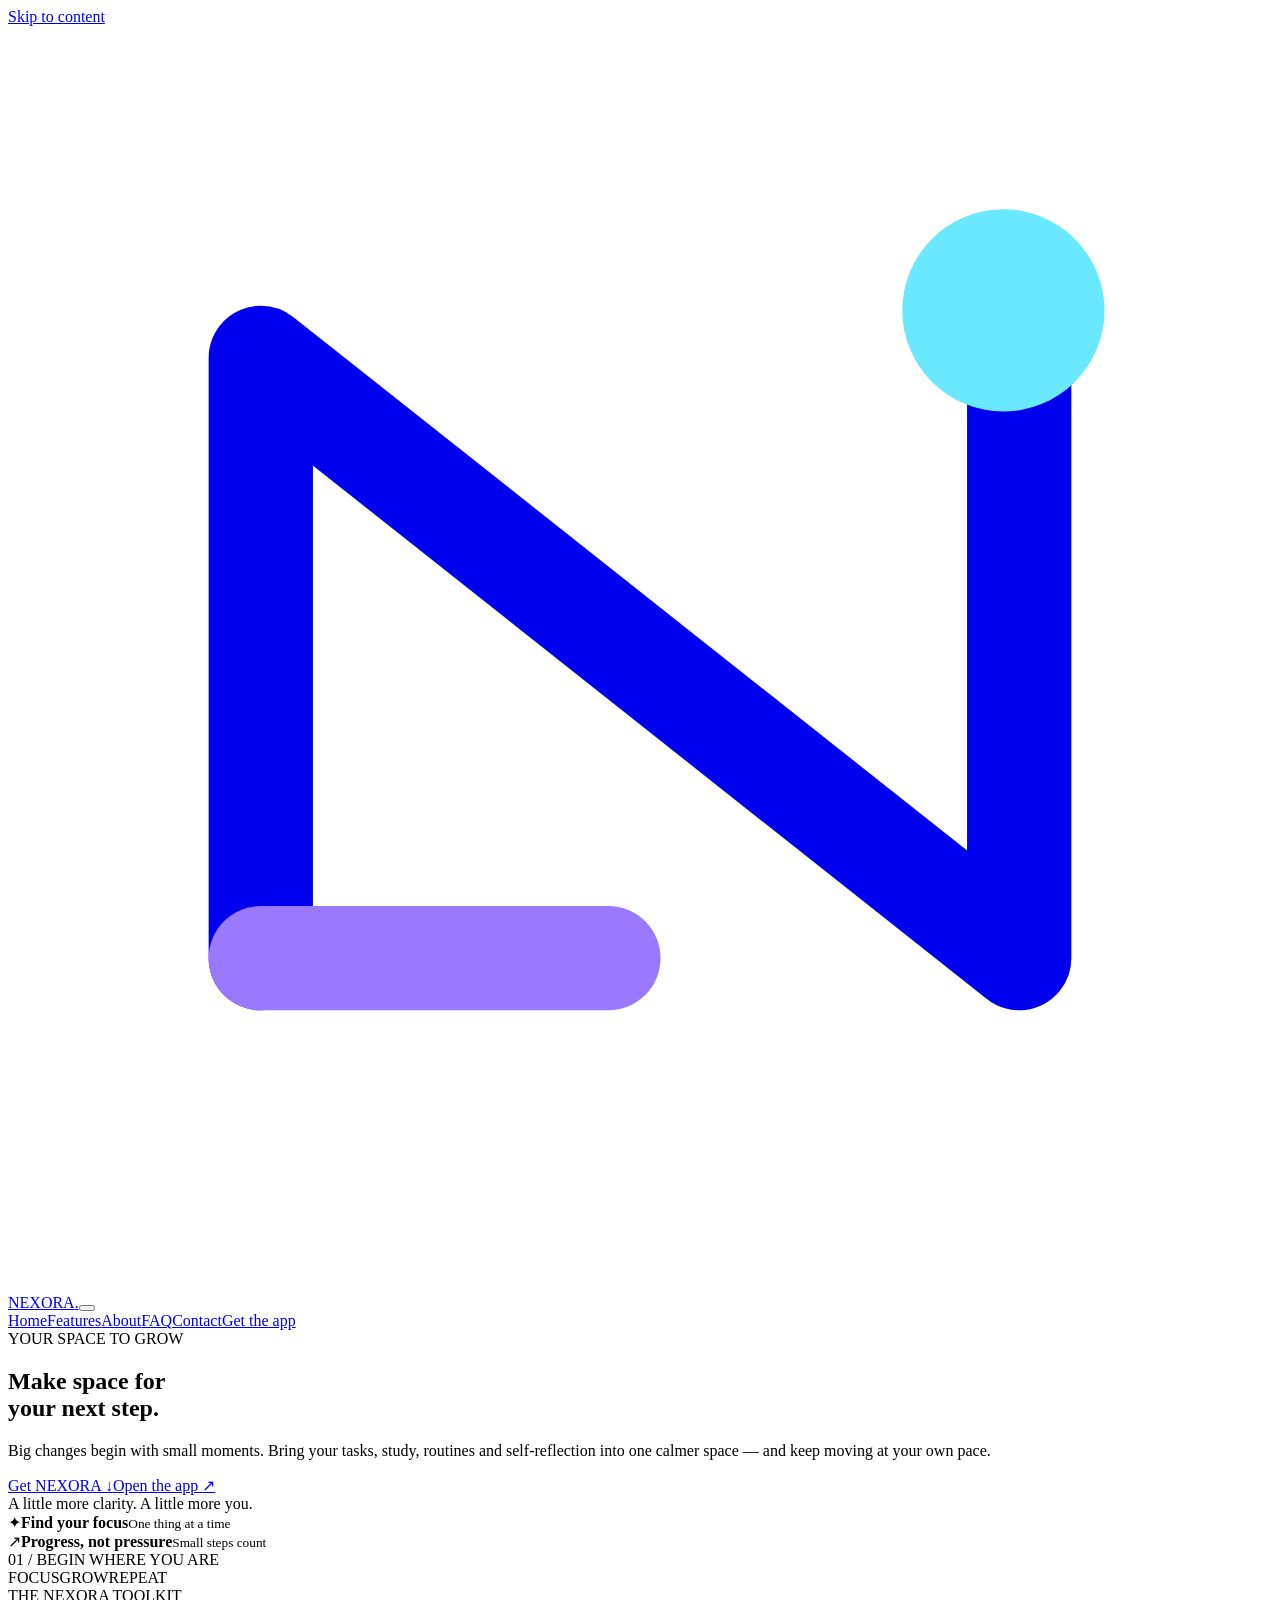
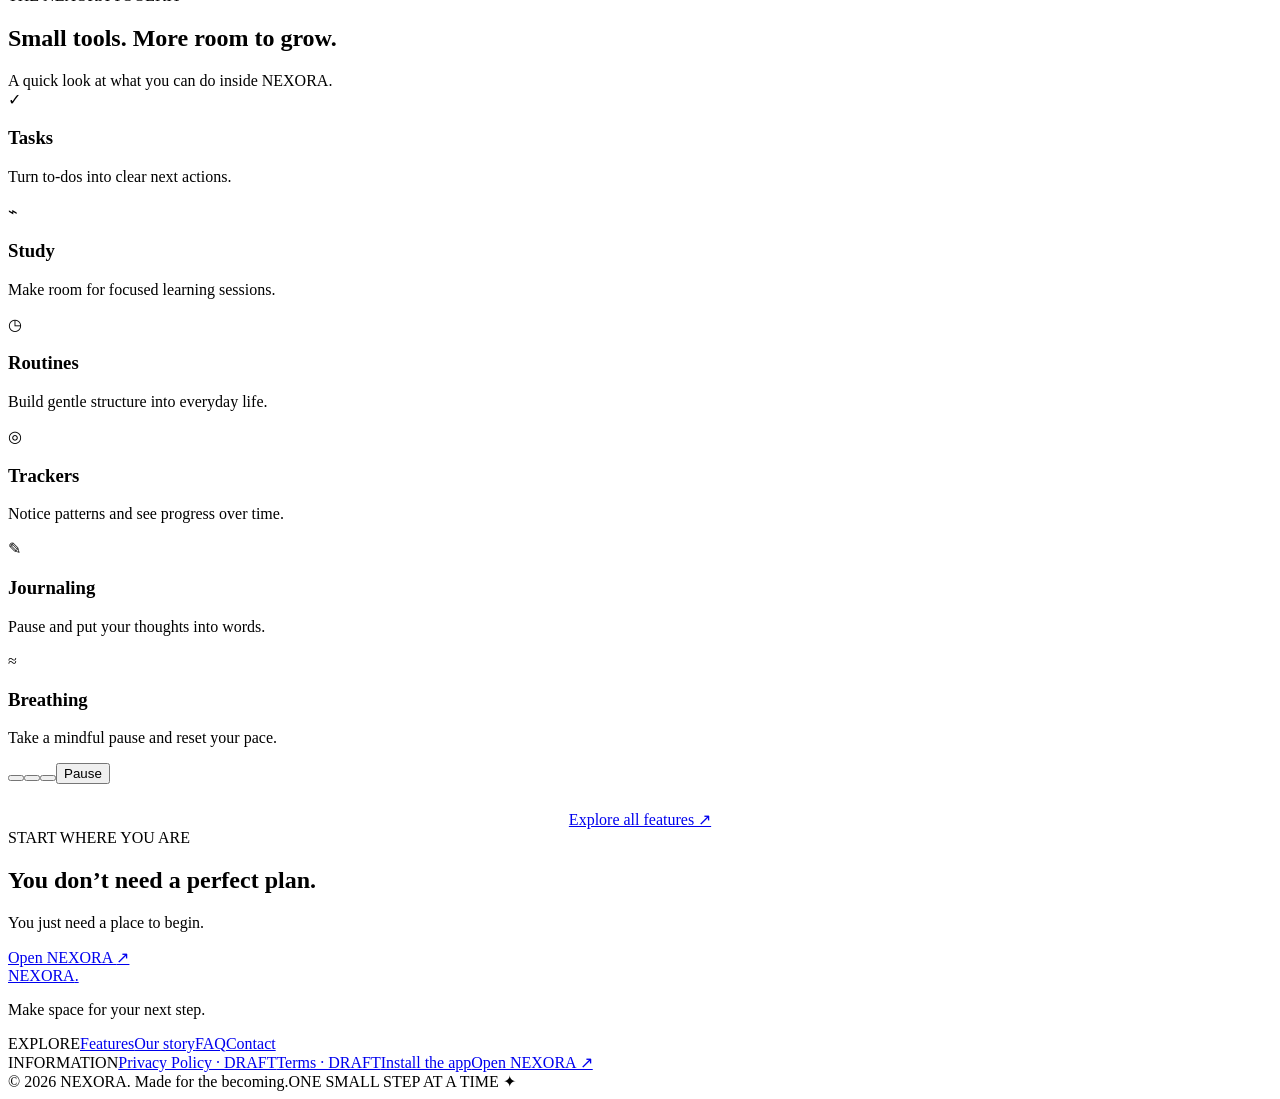
==== index.html @ b8074181 "Add files via upload" ====
<!doctype html><html lang="en"><head><meta charset="utf-8"><meta name="viewport" content="width=device-width,initial-scale=1,viewport-fit=cover"><meta name="theme-color" content="#080918"><meta name="description" content="NEXORA brings tasks, study, routines, trackers, journaling and mindful breathing into one calm space for personal progress."><meta property="og:title" content="NEXORA — Make space for your next step"><meta property="og:description" content="A calmer space to focus, build routines and make progress."><meta property="og:image" content="/assets/img/social-preview.png"><link rel="icon" href="/assets/img/favicon.svg" type="image/svg+xml"><link rel="stylesheet" href="/assets/css/styles.css"><title>NEXORA — Make space for your next step</title></head><body><a class="skip-link" href="#main">Skip to content</a><div class="site-shell"><header class="site-header"><div class="container header-inner"><a class="brand" href="/" aria-label="NEXORA home"><span class="brand-mark" aria-hidden="true"><svg viewBox="0 0 40 40" fill="none"><path d="M8 29.5V10.5L32 29.5V10.5" stroke="currentColor" stroke-width="3.3" stroke-linecap="round" stroke-linejoin="round"/><circle cx="31.5" cy="9" r="3.2" fill="#69E8FF"/><path d="M8 29.5H19" stroke="#9B79FF" stroke-width="3.3" stroke-linecap="round"/></svg></span><span class="brand-word">NEXORA<span class="brand-period">.</span></span></a><button class="menu-toggle" type="button" aria-expanded="false" aria-controls="primary-nav" aria-label="Open navigation menu"><span></span><span></span></button><nav class="primary-nav" id="primary-nav" aria-label="Main navigation"><a href="/">Home</a><a href="/features.html">Features</a><a href="/about.html">About</a><a href="/faq.html">FAQ</a><a href="/contact.html">Contact</a><a href="/install.html">Get the app</a></nav></div></header><main id="main"><section class="hero home-hero"><div class="hero-stars" aria-hidden="true"></div><div class="container hero-layout"><div class="hero-copy"><div class="eyebrow"><span class="eyebrow-dot"></span> YOUR SPACE TO GROW</div><h1>Make space for<br>your <span class="gradient-text">next step.</span></h1><p class="hero-lede">Big changes begin with small moments. Bring your tasks, study, routines and self-reflection into one calmer space — and keep moving at your own pace.</p><div class="hero-actions"><a class="button button-primary" href="/install.html">Get NEXORA <span>↓</span></a><a class="button button-quiet" href="https://nexora-2ab.pages.dev/" target="_blank" rel="noopener">Open the app <span>↗</span></a></div><div class="hero-footnote"><span class="pulse-ring"></span>A little more clarity. A little more you.</div></div><div class="hero-art" aria-label="Glowing orbital planet illustration"><div class="orbit orbit-one"></div><div class="orbit orbit-two"></div><div class="orbit orbit-three"></div><div class="planet-glow"></div><div class="planet-core"><div class="planet-shade"></div><div class="planet-highlight"></div></div><div class="planet-ring"></div><div class="spark spark-a"></div><div class="spark spark-b"></div><div class="spark spark-c"></div><div class="spark spark-d"></div><div class="floating-note note-focus"><span class="note-icon">✦</span><span><b>Find your focus</b><small>One thing at a time</small></span></div><div class="floating-note note-progress"><span class="progress-icon">↗</span><span><b>Progress, not pressure</b><small>Small steps count</small></span></div><div class="art-caption"><span>01 / BEGIN WHERE YOU ARE</span><span class="caption-line"></span></div></div></div><div class="hero-bottom container"><span>FOCUS</span><i></i><span>GROW</span><i></i><span>REPEAT</span></div></section>
<section class="home-quick"><div class="container"><div class="home-quick-heading"><span class="eyebrow"><span class="eyebrow-dot"></span> THE NEXORA TOOLKIT</span><h2>Small tools. More room to grow.</h2><p class="section-intro" style="margin:0 auto">A quick look at what you can do inside NEXORA.</p></div><div class="feature-carousel" data-carousel="features"><div class="feature-track"><article class="feature-slide"><span class="feature-symbol">✓</span><h3>Tasks</h3><p>Turn to-dos into clear next actions.</p></article><article class="feature-slide"><span class="feature-symbol">⌁</span><h3>Study</h3><p>Make room for focused learning sessions.</p></article><article class="feature-slide"><span class="feature-symbol">◷</span><h3>Routines</h3><p>Build gentle structure into everyday life.</p></article><article class="feature-slide"><span class="feature-symbol">◎</span><h3>Trackers</h3><p>Notice patterns and see progress over time.</p></article><article class="feature-slide"><span class="feature-symbol">✎</span><h3>Journaling</h3><p>Pause and put your thoughts into words.</p></article><article class="feature-slide"><span class="feature-symbol">≈</span><h3>Breathing</h3><p>Take a mindful pause and reset your pace.</p></article></div></div><div class="carousel-controls"><button class="carousel-dot" data-feature-dot="0" aria-label="Show feature 1" aria-current="true"></button><button class="carousel-dot" data-feature-dot="1" aria-label="Show feature 2" aria-current="false"></button><button class="carousel-dot" data-feature-dot="2" aria-label="Show feature 3" aria-current="false"></button><button class="carousel-pause" data-feature-toggle>Pause</button></div><div style="text-align:center;margin-top:26px"><a class="text-link" href="/features.html">Explore all features ↗</a></div></div></section>
<section class="home-bottom-cta"><div class="container"><span class="eyebrow"><span class="eyebrow-dot"></span> START WHERE YOU ARE</span><h2>You don’t need a perfect plan.</h2><p>You just need a place to begin.</p><a class="button button-primary" href="https://nexora-2ab.pages.dev/" target="_blank" rel="noopener">Open NEXORA <span>↗</span></a></div></section></main><footer class="site-footer"><div class="container footer-main"><div class="footer-brand-block"><a class="brand" href="/"><span class="brand-word">NEXORA<span class="brand-period">.</span></span></a><p>Make space for your next step.</p></div><div class="footer-links"><div><span class="footer-label">EXPLORE</span><a href="/features.html">Features</a><a href="/about.html">Our story</a><a href="/faq.html">FAQ</a><a href="/contact.html">Contact</a></div><div><span class="footer-label">INFORMATION</span><a href="/privacy.html">Privacy Policy · DRAFT</a><a href="/terms.html">Terms · DRAFT</a><a href="/install.html">Install the app</a><a href="https://nexora-2ab.pages.dev/" target="_blank" rel="noopener">Open NEXORA ↗</a></div></div></div><div class="container footer-bottom"><span>© <span id="year">2026</span> NEXORA. Made for the becoming.</span><span class="footer-motto">ONE SMALL STEP AT A TIME ✦</span></div></footer></div><script src="/assets/js/main.js" defer></script></body></html>
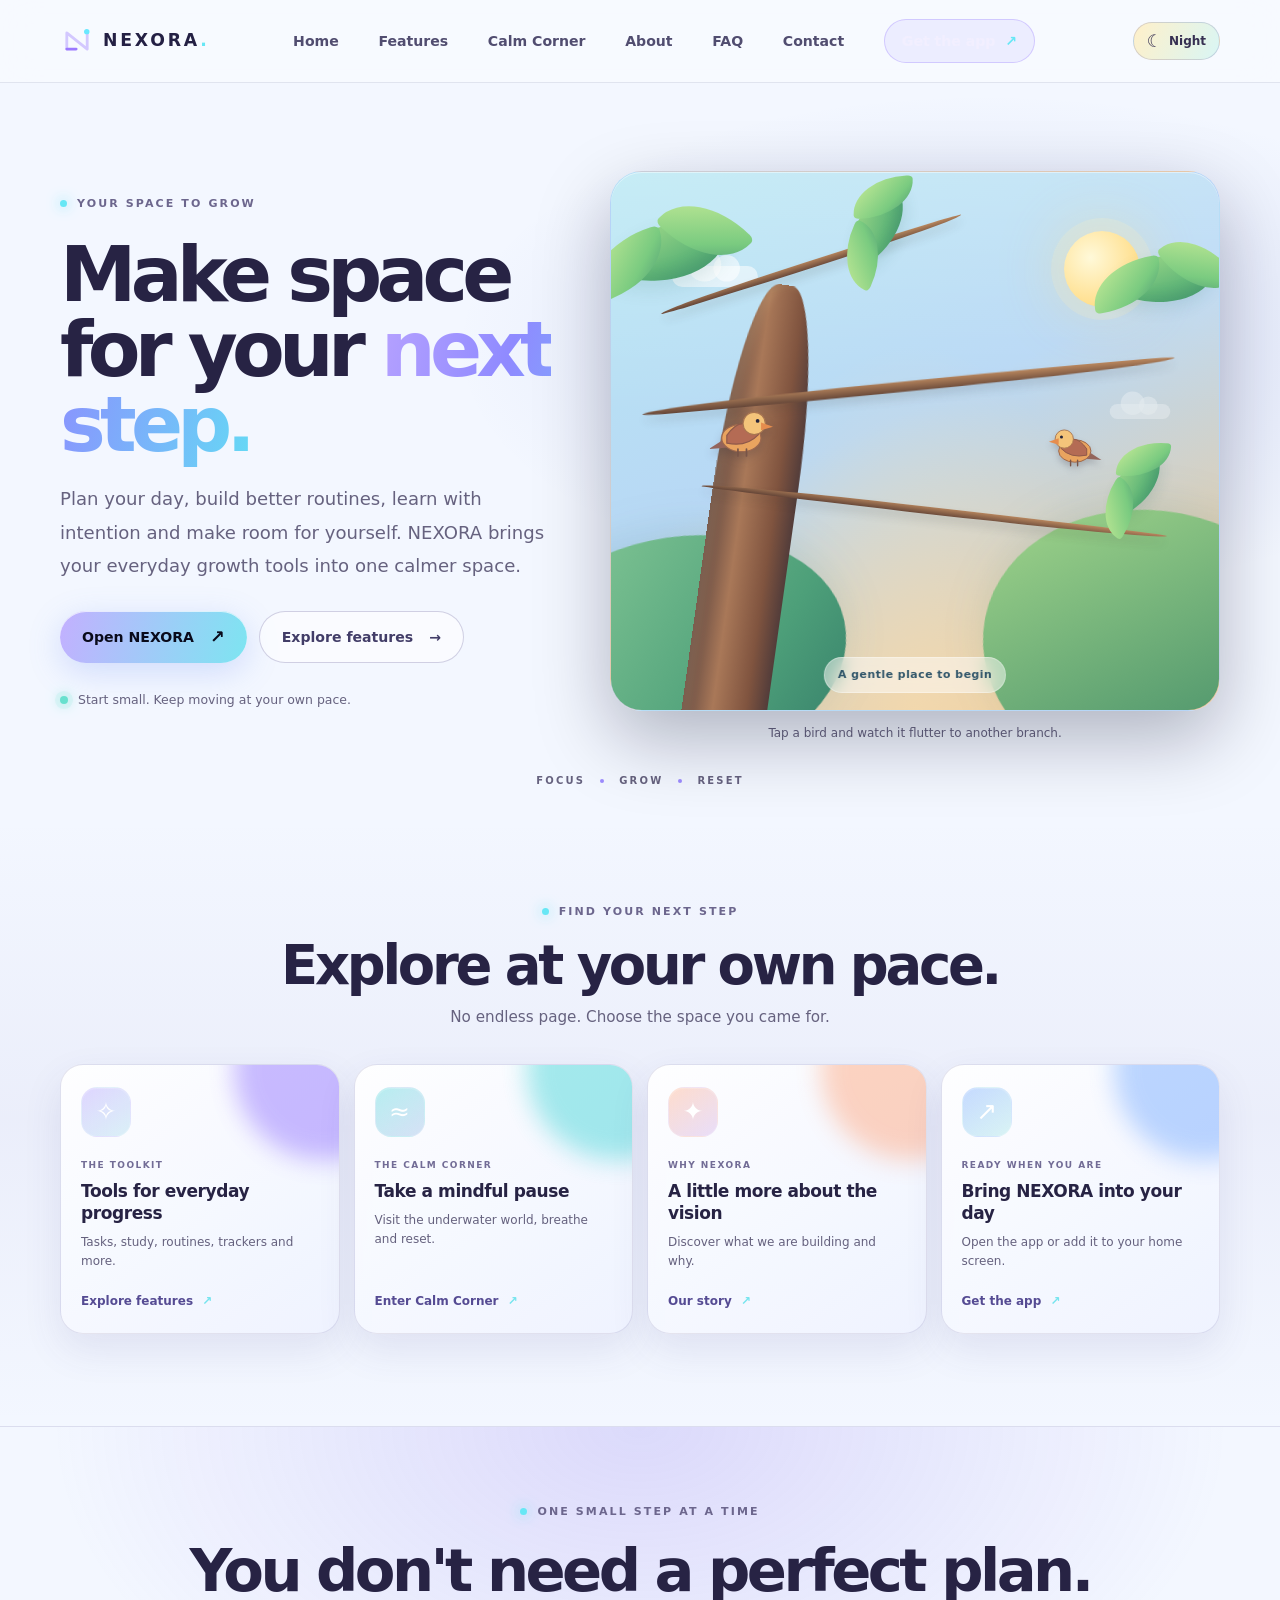
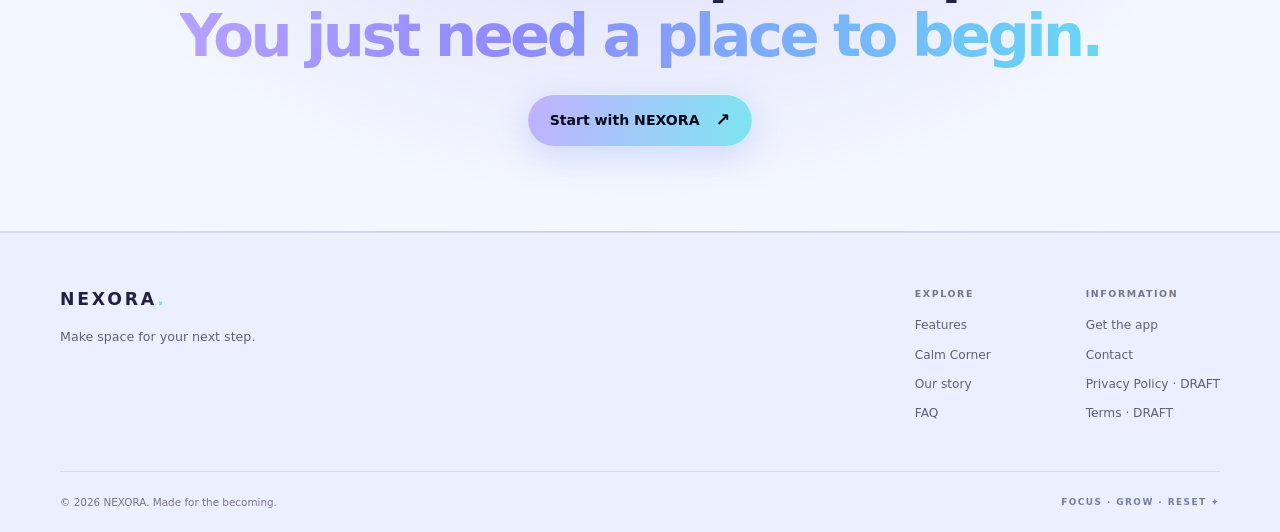
==== commit 4cb2942c: "Refresh NEXORA homepage" ====
--- a/index.html
+++ b/index.html
@@ -1,3 +1,38 @@
-<!doctype html><html lang="en"><head><meta charset="utf-8"><meta name="viewport" content="width=device-width,initial-scale=1,viewport-fit=cover"><meta name="theme-color" content="#080918"><meta name="description" content="NEXORA brings tasks, study, routines, trackers, journaling and mindful breathing into one calm space for personal progress."><meta property="og:title" content="NEXORA — Make space for your next step"><meta property="og:description" content="A calmer space to focus, build routines and make progress."><meta property="og:image" content="/assets/img/social-preview.png"><link rel="icon" href="/assets/img/favicon.svg" type="image/svg+xml"><link rel="stylesheet" href="/assets/css/styles.css"><title>NEXORA — Make space for your next step</title></head><body><a class="skip-link" href="#main">Skip to content</a><div class="site-shell"><header class="site-header"><div class="container header-inner"><a class="brand" href="/" aria-label="NEXORA home"><span class="brand-mark" aria-hidden="true"><svg viewBox="0 0 40 40" fill="none"><path d="M8 29.5V10.5L32 29.5V10.5" stroke="currentColor" stroke-width="3.3" stroke-linecap="round" stroke-linejoin="round"/><circle cx="31.5" cy="9" r="3.2" fill="#69E8FF"/><path d="M8 29.5H19" stroke="#9B79FF" stroke-width="3.3" stroke-linecap="round"/></svg></span><span class="brand-word">NEXORA<span class="brand-period">.</span></span></a><button class="menu-toggle" type="button" aria-expanded="false" aria-controls="primary-nav" aria-label="Open navigation menu"><span></span><span></span></button><nav class="primary-nav" id="primary-nav" aria-label="Main navigation"><a href="/">Home</a><a href="/features.html">Features</a><a href="/about.html">About</a><a href="/faq.html">FAQ</a><a href="/contact.html">Contact</a><a href="/install.html">Get the app</a></nav></div></header><main id="main"><section class="hero home-hero"><div class="hero-stars" aria-hidden="true"></div><div class="container hero-layout"><div class="hero-copy"><div class="eyebrow"><span class="eyebrow-dot"></span> YOUR SPACE TO GROW</div><h1>Make space for<br>your <span class="gradient-text">next step.</span></h1><p class="hero-lede">Big changes begin with small moments. Bring your tasks, study, routines and self-reflection into one calmer space — and keep moving at your own pace.</p><div class="hero-actions"><a class="button button-primary" href="/install.html">Get NEXORA <span>↓</span></a><a class="button button-quiet" href="https://nexora-2ab.pages.dev/" target="_blank" rel="noopener">Open the app <span>↗</span></a></div><div class="hero-footnote"><span class="pulse-ring"></span>A little more clarity. A little more you.</div></div><div class="hero-art" aria-label="Glowing orbital planet illustration"><div class="orbit orbit-one"></div><div class="orbit orbit-two"></div><div class="orbit orbit-three"></div><div class="planet-glow"></div><div class="planet-core"><div class="planet-shade"></div><div class="planet-highlight"></div></div><div class="planet-ring"></div><div class="spark spark-a"></div><div class="spark spark-b"></div><div class="spark spark-c"></div><div class="spark spark-d"></div><div class="floating-note note-focus"><span class="note-icon">✦</span><span><b>Find your focus</b><small>One thing at a time</small></span></div><div class="floating-note note-progress"><span class="progress-icon">↗</span><span><b>Progress, not pressure</b><small>Small steps count</small></span></div><div class="art-caption"><span>01 / BEGIN WHERE YOU ARE</span><span class="caption-line"></span></div></div></div><div class="hero-bottom container"><span>FOCUS</span><i></i><span>GROW</span><i></i><span>REPEAT</span></div></section>
-<section class="home-quick"><div class="container"><div class="home-quick-heading"><span class="eyebrow"><span class="eyebrow-dot"></span> THE NEXORA TOOLKIT</span><h2>Small tools. More room to grow.</h2><p class="section-intro" style="margin:0 auto">A quick look at what you can do inside NEXORA.</p></div><div class="feature-carousel" data-carousel="features"><div class="feature-track"><article class="feature-slide"><span class="feature-symbol">✓</span><h3>Tasks</h3><p>Turn to-dos into clear next actions.</p></article><article class="feature-slide"><span class="feature-symbol">⌁</span><h3>Study</h3><p>Make room for focused learning sessions.</p></article><article class="feature-slide"><span class="feature-symbol">◷</span><h3>Routines</h3><p>Build gentle structure into everyday life.</p></article><article class="feature-slide"><span class="feature-symbol">◎</span><h3>Trackers</h3><p>Notice patterns and see progress over time.</p></article><article class="feature-slide"><span class="feature-symbol">✎</span><h3>Journaling</h3><p>Pause and put your thoughts into words.</p></article><article class="feature-slide"><span class="feature-symbol">≈</span><h3>Breathing</h3><p>Take a mindful pause and reset your pace.</p></article></div></div><div class="carousel-controls"><button class="carousel-dot" data-feature-dot="0" aria-label="Show feature 1" aria-current="true"></button><button class="carousel-dot" data-feature-dot="1" aria-label="Show feature 2" aria-current="false"></button><button class="carousel-dot" data-feature-dot="2" aria-label="Show feature 3" aria-current="false"></button><button class="carousel-pause" data-feature-toggle>Pause</button></div><div style="text-align:center;margin-top:26px"><a class="text-link" href="/features.html">Explore all features ↗</a></div></div></section>
-<section class="home-bottom-cta"><div class="container"><span class="eyebrow"><span class="eyebrow-dot"></span> START WHERE YOU ARE</span><h2>You don’t need a perfect plan.</h2><p>You just need a place to begin.</p><a class="button button-primary" href="https://nexora-2ab.pages.dev/" target="_blank" rel="noopener">Open NEXORA <span>↗</span></a></div></section></main><footer class="site-footer"><div class="container footer-main"><div class="footer-brand-block"><a class="brand" href="/"><span class="brand-word">NEXORA<span class="brand-period">.</span></span></a><p>Make space for your next step.</p></div><div class="footer-links"><div><span class="footer-label">EXPLORE</span><a href="/features.html">Features</a><a href="/about.html">Our story</a><a href="/faq.html">FAQ</a><a href="/contact.html">Contact</a></div><div><span class="footer-label">INFORMATION</span><a href="/privacy.html">Privacy Policy · DRAFT</a><a href="/terms.html">Terms · DRAFT</a><a href="/install.html">Install the app</a><a href="https://nexora-2ab.pages.dev/" target="_blank" rel="noopener">Open NEXORA ↗</a></div></div></div><div class="container footer-bottom"><span>© <span id="year">2026</span> NEXORA. Made for the becoming.</span><span class="footer-motto">ONE SMALL STEP AT A TIME ✦</span></div></footer></div><script src="/assets/js/main.js" defer></script></body></html>+<!doctype html>
+<html lang="en"><head>
+<meta charset="utf-8"><meta name="viewport" content="width=device-width,initial-scale=1,viewport-fit=cover">
+<meta name="theme-color" content="#090d22"><meta name="description" content="NEXORA is a calmer space for tasks, study, routines, trackers, journaling and mindful breathing.">
+<meta property="og:title" content="NEXORA — Make space for your next step"><meta property="og:description" content="Explore a colourful, calmer space to focus, grow and reset.">
+<link rel="icon" href="/assets/img/favicon.svg" type="image/svg+xml"><link rel="stylesheet" href="/assets/css/styles.css"><link rel="stylesheet" href="/assets/css/experience.css"><title>NEXORA — Make space for your next step</title></head>
+<body><a class="skip-link" href="#main">Skip to content</a><div class="site-shell">
+<header class="site-header"><div class="container header-inner">
+<a class="brand" href="/" aria-label="NEXORA home"><span class="brand-mark" aria-hidden="true"><svg viewBox="0 0 40 40" fill="none"><path d="M8 29.5V10.5L32 29.5V10.5" stroke="currentColor" stroke-width="3.3" stroke-linecap="round" stroke-linejoin="round"/><circle cx="31.5" cy="9" r="3.2" fill="#69E8FF"/><path d="M8 29.5H19" stroke="#9B79FF" stroke-width="3.3" stroke-linecap="round"/></svg></span><span class="brand-word">NEXORA<span class="brand-period">.</span></span></a>
+<button class="menu-toggle" type="button" aria-expanded="false" aria-controls="primary-nav" aria-label="Open navigation menu"><span></span><span></span></button>
+<nav class="primary-nav" id="primary-nav" aria-label="Main navigation"><a href="/" aria-current="page">Home</a><a href="/features.html">Features</a><a href="/about.html">About</a><a href="/faq.html">FAQ</a><a href="/contact.html">Contact</a><a href="/install.html" class="nav-contact">Get the app <span>↗</span></a></nav>
+</div></header>
+<main id="main">
+<section class="nx-home-hero"><div class="container nx-home-layout"><div class="nx-home-copy">
+<span class="eyebrow"><span class="eyebrow-dot"></span> YOUR SPACE TO GROW</span><h1>Make space for your <span class="gradient-text">next step.</span></h1>
+<p>Plan your day, build better routines, learn with intention and make room for yourself. NEXORA brings your everyday growth tools into one calmer space.</p>
+<div class="nx-home-actions"><a class="button button-primary" href="https://nexora-2ab.pages.dev/" target="_blank" rel="noopener">Open NEXORA <span>↗</span></a><a class="button button-quiet" href="/features.html">Explore features <span>→</span></a></div>
+<div class="nx-home-note"><span class="nx-live-dot"></span> Start small. Keep moving at your own pace.</div></div>
+<div class="nx-scene-column"><div class="nx-sky-world" data-nx-scene aria-label="Interactive day and night nature scene">
+<div class="nx-day-art" aria-hidden="true"><div class="nx-sun"></div><div class="nx-soft-cloud cloud-a"></div><div class="nx-soft-cloud cloud-b"></div><div class="nx-foliage foliage-a"></div><div class="nx-foliage foliage-b"></div><div class="nx-tree-trunk"></div><div class="nx-branch branch-a"></div><div class="nx-branch branch-b"></div><div class="nx-branch branch-c"></div><div class="nx-leaf-cluster leaf-a"></div><div class="nx-leaf-cluster leaf-b"></div><div class="nx-leaf-cluster leaf-c"></div><div class="nx-leaf-cluster leaf-d"></div>
+<button class="nx-bird-perch bird-a" type="button" aria-label="Make the first bird fly to another branch"><svg viewBox="0 0 90 70"><path class="bird-tail" d="M28 42 8 55 31 53Z"/><ellipse class="bird-body" cx="46" cy="42" rx="23" ry="16"/><path class="bird-wing" d="M29 39 Q48 12 66 38 Q52 53 29 48Z"/><circle class="bird-head" cx="61" cy="25" r="13"/><path class="bird-face" d="M69 24 83 29 69 33Z"/><circle class="bird-eye" cx="65" cy="22" r="2.2"/><path class="bird-leg" d="M42 55v8m10-8v8"/></svg></button>
+<button class="nx-bird-perch bird-b" type="button" aria-label="Make the second bird fly to another branch"><svg viewBox="0 0 90 70"><path class="bird-tail" d="M28 42 8 55 31 53Z"/><ellipse class="bird-body" cx="46" cy="42" rx="23" ry="16"/><path class="bird-wing" d="M29 39 Q48 12 66 38 Q52 53 29 48Z"/><circle class="bird-head" cx="61" cy="25" r="13"/><path class="bird-face" d="M69 24 83 29 69 33Z"/><circle class="bird-eye" cx="65" cy="22" r="2.2"/><path class="bird-leg" d="M42 55v8m10-8v8"/></svg></button>
+<span class="nx-day-caption">A gentle place to begin</span></div>
+<div class="nx-night-art" aria-hidden="true"><div class="nx-moon"></div><span class="nx-star s1">✦</span><span class="nx-star s2">✧</span><span class="nx-star s3">✦</span><span class="nx-star s4">·</span><span class="nx-star s5">✧</span><span class="nx-star s6">✦</span><span class="nx-star s7">·</span><span class="nx-star s8">✧</span><div class="nx-night-branch"></div><div class="nx-night-leaves"></div>
+<button class="nx-owl" type="button" aria-label="Wake the owl"><svg viewBox="0 0 150 170"><path class="owl-ear" d="M31 58 22 15 57 43M93 43 128 15 119 61"/><ellipse class="owl-body" cx="75" cy="93" rx="49" ry="62"/><path class="owl-wing" d="M34 83 Q3 100 35 140 Q49 123 51 104Z"/><path class="owl-wing right" d="M116 83 Q147 100 115 140 Q101 123 99 104Z"/><circle class="owl-eye-ring" cx="57" cy="77" r="22"/><circle class="owl-eye-ring" cx="93" cy="77" r="22"/><circle class="owl-eye" cx="57" cy="77" r="10"/><circle class="owl-eye" cx="93" cy="77" r="10"/><circle class="owl-glint" cx="60" cy="73" r="3"/><circle class="owl-glint" cx="96" cy="73" r="3"/><path class="owl-beak" d="m68 93 7 13 7-13Z"/><path class="owl-belly" d="M47 111 Q75 91 103 111 Q101 147 75 151 Q49 147 47 111Z"/><path class="owl-claw" d="M59 148v10m0 0-8 5m8-5 8 5m24-15v10m0 0-8 5m8-5 8 5"/></svg></button><span class="nx-night-caption">Rest. Reflect. Begin again.</span></div>
+</div><p class="nx-scene-hint" data-nx-scene-hint>Tap a bird and watch it flutter to another branch.</p></div></div>
+<div class="container nx-hero-bottom"><span>FOCUS</span><i></i><span>GROW</span><i></i><span>RESET</span></div></section>
+<section class="nx-home-paths"><div class="container"><div class="nx-section-heading"><span class="eyebrow"><span class="eyebrow-dot"></span> FIND YOUR NEXT STEP</span><h2>Explore at your own pace.</h2><p>No endless page. Choose the space you came for.</p></div>
+<div class="nx-path-grid">
+<a class="nx-path-card path-tools" href="/features.html"><span class="nx-path-art">✧</span><span class="nx-path-kicker">THE TOOLKIT</span><strong>Tools for everyday progress</strong><span>Tasks, study, routines, trackers and more.</span><b>Explore features <i>↗</i></b></a>
+<a class="nx-path-card path-calm" href="/calm.html"><span class="nx-path-art">≈</span><span class="nx-path-kicker">THE CALM CORNER</span><strong>Take a mindful pause</strong><span>Visit the underwater world, breathe and reset.</span><b>Enter Calm Corner <i>↗</i></b></a>
+<a class="nx-path-card path-story" href="/about.html"><span class="nx-path-art">✦</span><span class="nx-path-kicker">WHY NEXORA</span><strong>A little more about the vision</strong><span>Discover what we are building and why.</span><b>Our story <i>↗</i></b></a>
+<a class="nx-path-card path-app" href="/install.html"><span class="nx-path-art">↗</span><span class="nx-path-kicker">READY WHEN YOU ARE</span><strong>Bring NEXORA into your day</strong><span>Open the app or add it to your home screen.</span><b>Get the app <i>↗</i></b></a>
+</div></div></section>
+<section class="nx-home-closer"><div class="container nx-closer-inner"><span class="eyebrow"><span class="eyebrow-dot"></span> ONE SMALL STEP AT A TIME</span><h2>You don't need a perfect plan.<br><span class="gradient-text">You just need a place to begin.</span></h2><a class="button button-primary" href="https://nexora-2ab.pages.dev/" target="_blank" rel="noopener">Start with NEXORA <span>↗</span></a></div></section>
+</main>
+<footer class="site-footer"><div class="container footer-main"><div class="footer-brand-block"><a class="brand" href="/"><span class="brand-word">NEXORA<span class="brand-period">.</span></span></a><p>Make space for your next step.</p></div><div class="footer-links"><div><span class="footer-label">EXPLORE</span><a href="/features.html">Features</a><a href="/calm.html">Calm Corner</a><a href="/about.html">Our story</a><a href="/faq.html">FAQ</a></div><div><span class="footer-label">INFORMATION</span><a href="/install.html">Get the app</a><a href="/contact.html">Contact</a><a href="/privacy.html">Privacy Policy · DRAFT</a><a href="/terms.html">Terms · DRAFT</a></div></div></div><div class="container footer-bottom"><span>© <span id="year">2026</span> NEXORA. Made for the becoming.</span><span class="footer-motto">FOCUS · GROW · RESET ✦</span></div></footer>
+</div><script src="/assets/js/main.js" defer></script></body></html>
--- a/assets/css/styles.css
+++ b/assets/css/styles.css
@@ -0,0 +1,188 @@
+:root {
+  color-scheme: dark;
+  --bg: #080918;
+  --bg-soft: #0c0e22;
+  --panel: rgba(20, 23, 48, .72);
+  --panel-solid: #11142b;
+  --text: #f4f2ff;
+  --muted: #a3a5c3;
+  --muted-2: #747895;
+  --violet: #a88bff;
+  --blue: #648dff;
+  --cyan: #67e7f5;
+  --line: rgba(178, 181, 255, .14);
+  --max: 1160px;
+  --radius: 22px;
+}
+* { box-sizing: border-box; }
+html { scroll-behavior: smooth; scroll-padding-top: 92px; background: var(--bg); }
+body { margin: 0; min-width: 320px; background: var(--bg); color: var(--text); font-family: Inter, ui-sans-serif, system-ui, -apple-system, BlinkMacSystemFont, "Segoe UI", sans-serif; line-height: 1.6; -webkit-font-smoothing: antialiased; }
+body::before { content: ""; position: fixed; inset: 0; z-index: -1; pointer-events: none; background: radial-gradient(ellipse at 12% 12%, rgba(85, 65, 172, .12), transparent 33%), radial-gradient(ellipse at 85% 46%, rgba(27, 92, 156, .09), transparent 34%), #080918; }
+a { color: inherit; text-decoration: none; }
+button { font: inherit; }
+.container { width: min(var(--max), calc(100% - 48px)); margin-inline: auto; }
+.site-shell { overflow: clip; }
+.skip-link { position: absolute; top: 10px; left: 10px; z-index: 100; padding: 10px 14px; transform: translateY(-160%); border-radius: 10px; background: #fff; color: #090a1a; }
+.skip-link:focus { transform: translateY(0); }
+.site-header { position: sticky; top: 0; z-index: 50; border-bottom: 1px solid transparent; background: rgba(8, 9, 24, .72); backdrop-filter: blur(18px); -webkit-backdrop-filter: blur(18px); transition: border-color .25s, background .25s; }
+.site-header.is-scrolled { border-color: var(--line); background: rgba(8, 9, 24, .92); }
+.header-inner { height: 82px; display: flex; align-items: center; justify-content: space-between; }
+.brand { display: inline-flex; align-items: center; gap: 9px; flex: 0 0 auto; }
+.brand-mark { display: grid; place-items: center; width: 34px; height: 34px; color: #d3c8ff; }
+.brand-mark svg { width: 100%; height: 100%; }
+.brand-word { font-size: 1.08rem; font-weight: 850; letter-spacing: .16em; }
+.brand-period { color: var(--cyan); }
+.primary-nav { display: flex; align-items: center; gap: clamp(22px, 3.1vw, 42px); color: #b8bad2; font-size: .88rem; font-weight: 550; }
+.primary-nav a { transition: color .2s ease; }
+.primary-nav a:hover, .primary-nav a:focus-visible { color: #fff; }
+.primary-nav .nav-contact { border: 1px solid rgba(167, 145, 255, .4); border-radius: 999px; padding: 10px 17px; color: #f2efff; background: rgba(138, 110, 255, .09); }
+.primary-nav .nav-contact span { margin-left: 5px; color: var(--cyan); }
+.menu-toggle { display: none; }
+
+.hero { position: relative; min-height: 700px; display: flex; flex-direction: column; justify-content: center; isolation: isolate; padding: 80px 0 35px; }
+.hero::before { content: ""; position: absolute; z-index: -2; inset: 0; background: radial-gradient(ellipse at 75% 43%, rgba(96, 72, 197, .22), transparent 32%), radial-gradient(ellipse at 64% 65%, rgba(31, 131, 177, .12), transparent 32%), linear-gradient(180deg, rgba(9, 10, 27, .1), rgba(8, 9, 24, .1)); }
+.hero-stars { position: absolute; z-index: -1; inset: 0; opacity: .52; background-image: radial-gradient(1px 1px at 6% 18%, #fff 40%, transparent 60%), radial-gradient(1px 1px at 17% 72%, #9adfff 40%, transparent 60%), radial-gradient(1.5px 1.5px at 36% 25%, #fff 40%, transparent 60%), radial-gradient(1px 1px at 53% 82%, #fff 40%, transparent 60%), radial-gradient(1px 1px at 81% 14%, #c7b6ff 40%, transparent 60%), radial-gradient(1.3px 1.3px at 93% 61%, #fff 40%, transparent 60%), radial-gradient(1px 1px at 74% 90%, #fff 40%, transparent 60%); background-size: 420px 360px; animation: star-drift 48s linear infinite; }
+.hero-layout { display: grid; grid-template-columns: 1.02fr .98fr; align-items: center; gap: 24px; }
+.hero-copy { position: relative; z-index: 2; padding: 20px 0 42px; }
+.eyebrow { display: inline-flex; align-items: center; gap: 10px; color: #b8b6da; font-size: .69rem; line-height: 1.2; font-weight: 750; letter-spacing: .19em; }
+.eyebrow-dot { width: 7px; height: 7px; flex: 0 0 auto; border-radius: 50%; background: var(--cyan); box-shadow: 0 0 13px rgba(103, 231, 245, .9); }
+h1, h2, h3, p { margin-top: 0; }
+.hero h1 { margin: 25px 0 22px; font-size: clamp(3.5rem, 6.4vw, 6.15rem); line-height: .99; letter-spacing: -.075em; font-weight: 760; }
+.gradient-text { color: transparent; background: linear-gradient(105deg, #b7a2ff 0%, #8f8aff 37%, #65d9f5 100%); -webkit-background-clip: text; background-clip: text; }
+.hero-lede { max-width: 510px; margin-bottom: 30px; color: #b1b4d0; font-size: 1.02rem; line-height: 1.8; }
+.hero-actions { display: flex; flex-wrap: wrap; gap: 13px; align-items: center; }
+.button { min-height: 52px; display: inline-flex; justify-content: center; align-items: center; gap: 16px; border-radius: 999px; padding: 0 22px; font-size: .88rem; font-weight: 700; transition: transform .2s ease, box-shadow .2s ease, border-color .2s ease, background .2s ease; }
+.button:hover { transform: translateY(-3px); }
+.button:focus-visible, a:focus-visible, summary:focus-visible, button:focus-visible { outline: 2px solid var(--cyan); outline-offset: 4px; }
+.button-primary { color: #090a1b; background: linear-gradient(105deg, #c3b0ff, #7de5f1); box-shadow: 0 9px 32px rgba(102, 139, 245, .25), inset 0 1px 0 rgba(255,255,255,.7); }
+.button-primary:hover { box-shadow: 0 13px 40px rgba(102, 139, 245, .38); }
+.button-primary span { font-size: 1.1rem; }
+.button-quiet { color: #d7d6eb; border: 1px solid rgba(180, 181, 226, .22); background: rgba(255,255,255,.025); }
+.button-quiet:hover { border-color: rgba(150, 164, 255, .55); background: rgba(130, 123, 255, .08); }
+.hero-footnote { display: flex; align-items: center; gap: 10px; margin-top: 35px; color: #8589aa; font-size: .78rem; letter-spacing: .025em; }
+.pulse-ring { width: 8px; height: 8px; border: 1px solid #9e8bff; border-radius: 50%; box-shadow: 0 0 0 4px rgba(158, 139, 255, .1), 0 0 12px rgba(158,139,255,.6); }
+.hero-art { position: relative; min-height: 500px; display: grid; place-items: center; perspective: 900px; }
+.planet-glow { position: absolute; width: 370px; height: 370px; border-radius: 50%; background: #6c57dd; opacity: .27; filter: blur(90px); animation: glow-breathe 7s ease-in-out infinite; }
+.planet-core { position: relative; z-index: 2; width: clamp(220px, 27vw, 330px); aspect-ratio: 1; border-radius: 50%; overflow: hidden; background: radial-gradient(circle at 33% 26%, #e6d9ff 0, #a18bff 11%, #745ce5 35%, #34308c 67%, #151746 100%); box-shadow: inset -35px -35px 65px rgba(4, 8, 32, .75), inset 14px 13px 32px rgba(221, 206, 255, .38), 0 0 50px rgba(131, 102, 255, .5), 0 0 120px rgba(75, 116, 255, .24); animation: planet-float 8s ease-in-out infinite; }
+.planet-core::before { content: ""; position: absolute; width: 130%; height: 37%; top: 25%; left: -15%; border-radius: 50%; transform: rotate(-31deg); background: linear-gradient(90deg, transparent, rgba(227, 213, 255, .38), rgba(98, 225, 255, .08), transparent); filter: blur(12px); }
+.planet-shade { position: absolute; inset: 0; border-radius: inherit; background: linear-gradient(128deg, transparent 34%, rgba(5, 8, 35, .1) 45%, rgba(5, 8, 35, .73) 89%); }
+.planet-highlight { position: absolute; width: 45%; height: 20%; top: 18%; left: 9%; border-radius: 50%; transform: rotate(-34deg); background: rgba(255,255,255,.26); filter: blur(20px); }
+.planet-ring { position: absolute; z-index: 3; width: 440px; height: 115px; border: 2px solid rgba(119, 222, 255, .55); border-left-color: rgba(164, 137, 255, .18); border-right-color: rgba(164, 137, 255, .2); border-radius: 50%; transform: rotate(-25deg); box-shadow: 0 0 18px rgba(89, 192, 255, .23), inset 0 0 15px rgba(154, 117, 255, .12); }
+.orbit { position: absolute; z-index: 1; border: 1px solid rgba(166, 154, 255, .17); border-radius: 50%; transform: rotate(-25deg); }
+.orbit-one { width: 510px; height: 190px; }
+.orbit-two { width: 560px; height: 285px; transform: rotate(57deg); border-color: rgba(103, 231, 245, .12); }
+.orbit-three { width: 390px; height: 390px; border-style: dashed; border-color: rgba(173, 158, 255, .1); }
+.spark { position: absolute; z-index: 4; width: 5px; height: 5px; border-radius: 50%; background: #c7f7ff; box-shadow: 0 0 12px 3px rgba(112, 219, 255, .5); }
+.spark-a { top: 18%; left: 17%; }.spark-b { top: 70%; right: 7%; width: 4px; height: 4px; }.spark-c { right: 19%; top: 12%; width: 3px; height: 3px; }.spark-d { left: 13%; bottom: 20%; width: 3px; height: 3px; }
+.floating-note { position: absolute; z-index: 5; display: flex; align-items: center; gap: 11px; min-width: 190px; padding: 13px 15px; border: 1px solid rgba(185, 184, 255, .2); border-radius: 15px; background: linear-gradient(135deg, rgba(32, 34, 70, .86), rgba(15, 20, 49, .72)); box-shadow: 0 14px 40px rgba(0,0,0,.25), inset 0 1px 0 rgba(255,255,255,.07); backdrop-filter: blur(14px); -webkit-backdrop-filter: blur(14px); animation: note-float 7s ease-in-out infinite; }
+.floating-note b, .floating-note small { display: block; }.floating-note b { font-size: .74rem; font-weight: 700; }.floating-note small { margin-top: 2px; color: #9298ba; font-size: .64rem; }
+.note-icon, .progress-icon { display: grid; place-items: center; width: 31px; height: 31px; border-radius: 10px; color: #c7b8ff; background: rgba(164, 134, 255, .16); font-size: 1rem; }
+.progress-icon { color: #75e5ef; background: rgba(78, 210, 222, .12); }.note-focus { top: 16%; left: -1%; }.note-progress { right: -2%; bottom: 17%; animation-delay: -3.5s; }
+.art-caption { position: absolute; bottom: 5px; right: 4px; display: flex; align-items: center; gap: 10px; color: #717695; font-size: .58rem; letter-spacing: .18em; }.caption-line { width: 35px; height: 1px; background: linear-gradient(90deg, #8d79ff, transparent); }
+.hero-bottom { display: flex; align-items: center; gap: 14px; margin-top: 12px; color: #696d8d; font-size: .59rem; font-weight: 750; letter-spacing: .22em; }.hero-bottom i { width: 3px; height: 3px; border-radius: 50%; background: #8d7cff; }
+
+.intro-strip { border-block: 1px solid rgba(166, 164, 240, .1); background: linear-gradient(90deg, rgba(103, 87, 187, .08), rgba(49, 124, 161, .07), rgba(103, 87, 187, .08)); }
+.intro-strip-inner { min-height: 94px; display: flex; align-items: center; gap: 18px; }.strip-star { color: #a896ff; font-size: 1.4rem; }.intro-strip p { margin: 0; color: #dedcf1; font-size: clamp(.95rem, 2vw, 1.16rem); letter-spacing: -.02em; }.strip-aside { margin-left: auto; color: #717795; font-size: .59rem; font-weight: 700; letter-spacing: .18em; white-space: nowrap; }
+.section { position: relative; padding: 120px 0; }
+.section-heading { display: flex; justify-content: space-between; align-items: end; gap: 45px; margin-bottom: 55px; }.section-heading h2, .showcase-copy h2, .about-copy h2, .vision-heading h2, .faq-heading h2, .contact-inner h2 { margin: 19px 0 0; font-size: clamp(2.55rem, 4.5vw, 4.15rem); line-height: 1.08; letter-spacing: -.065em; font-weight: 730; }.muted-gradient { color: #a3a4c8; }
+.section-intro { max-width: 385px; margin: 0 0 5px; color: #969ab9; font-size: .94rem; line-height: 1.8; }
+.feature-grid { display: grid; grid-template-columns: repeat(3, 1fr); gap: 16px; }
+.feature-card { position: relative; min-height: 275px; overflow: hidden; padding: 25px 25px 22px; border: 1px solid rgba(180, 180, 237, .12); border-radius: var(--radius); background: linear-gradient(145deg, rgba(25, 28, 58, .8), rgba(13, 15, 35, .87)); transition: transform .28s ease, border-color .28s ease, box-shadow .28s ease; }
+.feature-card:hover { transform: translateY(-7px); border-color: rgba(161, 151, 255, .42); box-shadow: 0 18px 45px rgba(0,0,0,.22), 0 0 30px rgba(105, 106, 221, .07); }
+.feature-top { display: flex; align-items: center; justify-content: space-between; }.feature-symbol { display: grid; place-items: center; width: 41px; height: 41px; border-radius: 13px; font-size: 1.15rem; }.feature-index { color: #767b9c; font-size: .58rem; font-weight: 750; letter-spacing: .16em; }
+.feature-card h3 { position: relative; z-index: 1; margin: 25px 0 8px; font-size: 1.27rem; letter-spacing: -.035em; }.feature-card p { position: relative; z-index: 1; max-width: 290px; margin: 0; color: #979bb9; font-size: .85rem; line-height: 1.7; }
+.feature-violet .feature-symbol { color: #beaaff; background: rgba(156, 122, 255, .15); }.feature-blue .feature-symbol { color: #91b4ff; background: rgba(98, 145, 255, .15); }.feature-cyan .feature-symbol { color: #7be4f1; background: rgba(79, 211, 224, .13); }.feature-pink .feature-symbol { color: #ff9dd4; background: rgba(245, 113, 192, .13); }.feature-orange .feature-symbol { color: #ffbc91; background: rgba(255, 155, 104, .13); }.feature-green .feature-symbol { color: #9aefbd; background: rgba(99, 221, 156, .13); }
+.feature-decoration { position: absolute; z-index: 0; right: 20px; bottom: 18px; opacity: .7; }.task-decoration { width: 104px; display: grid; gap: 7px; transform: rotate(-8deg); }.task-decoration span { height: 5px; border-radius: 5px; background: linear-gradient(90deg, rgba(160,131,255,.45), transparent); }.task-decoration span:nth-child(2) { width: 78%; }.task-decoration span:nth-child(3) { width: 56%; }
+.study-decoration { display: flex; align-items: end; gap: 5px; height: 47px; }.study-decoration i { display: block; width: 8px; border-radius: 8px 8px 2px 2px; background: linear-gradient(180deg, rgba(107,154,255,.8), rgba(107,154,255,.08)); }.study-decoration i:nth-child(1){height:18px}.study-decoration i:nth-child(2){height:31px}.study-decoration i:nth-child(3){height:24px}.study-decoration i:nth-child(4){height:44px}.study-decoration i:nth-child(5){height:34px}
+.routine-decoration { display:flex; gap:5px; align-items:center; }.routine-decoration b { display:grid; place-items:center; width:29px; height:29px; border:1px solid rgba(103,231,245,.3); border-radius:50%; color:#7be4f1; font-size:.5rem; }.routine-decoration b:nth-child(2){border-color:rgba(103,231,245,.17);color:#6e9fae}.routine-decoration b:nth-child(3){border:0;font-size:1.25rem}
+.tracker-decoration { display:flex; align-items:end; gap:5px; height:42px; }.tracker-decoration i { width:7px; border-radius:5px; background:linear-gradient(180deg,rgba(255,139,207,.8),rgba(255,139,207,.06)); }.tracker-decoration i:nth-child(1){height:17px}.tracker-decoration i:nth-child(2){height:26px}.tracker-decoration i:nth-child(3){height:21px}.tracker-decoration i:nth-child(4){height:34px}.tracker-decoration i:nth-child(5){height:28px}.tracker-decoration i:nth-child(6){height:39px}.tracker-decoration i:nth-child(7){height:32px}
+.journal-decoration { width:105px; height:55px; transform:rotate(-7deg); }.journal-decoration span { display:block; width:100%; height:1px; margin:10px 0; background:rgba(255,177,132,.3); }.journal-decoration span:nth-child(2){width:75%}.journal-decoration span:nth-child(3){width:88%}.journal-decoration em { position:absolute; right:0; bottom:-4px; color:rgba(255,180,140,.58); font-family:Georgia,serif; font-size:.65rem; }
+.breath-decoration { width:75px; height:75px; display:grid; place-items:center; }.breath-decoration span { position:absolute; width:100%; aspect-ratio:1; border:1px solid rgba(121,229,181,.3); border-radius:50%; animation: breath-ring 5s ease-in-out infinite; }.breath-decoration span:nth-child(2){width:68%;animation-delay:-1.7s}.breath-decoration span:nth-child(3){width:36%;animation-delay:-3.4s}
+.feature-footnote { margin: 27px 0 0; color: #8589a9; text-align: center; font-size: .78rem; }.feature-footnote span { color: #a995ff; margin-right: 6px; }
+
+.showcase-section { overflow: hidden; border-block: 1px solid rgba(165, 168, 240, .08); background: linear-gradient(115deg, rgba(18, 18, 44, .88), rgba(10, 13, 31, .95)); }
+.showcase-ambient { position:absolute; top:5%; right:-16%; width:600px; height:600px; border-radius:50%; background:rgba(94,81,211,.14); filter:blur(95px); pointer-events:none; }
+.showcase-layout { position:relative; display:grid; grid-template-columns:.83fr 1.17fr; align-items:center; gap:60px; }.showcase-copy h2 { margin:20px 0; }.showcase-copy>p { max-width:440px; color:#a0a4c1; font-size:.94rem; line-height:1.85; }
+.showcase-points { display:grid; gap:18px; margin:31px 0; }.showcase-points>div { display:flex; gap:12px; align-items:flex-start; }.point-check { display:grid; place-items:center; flex:0 0 auto; width:23px; height:23px; margin-top:2px; border:1px solid rgba(109,225,232,.3); border-radius:50%; color:#79e7ed; background:rgba(80,207,221,.08); font-size:.7rem; }.showcase-points b,.showcase-points small { display:block; }.showcase-points b { font-size:.82rem; }.showcase-points small { margin-top:3px; color:#858baa; font-size:.75rem; }.text-link { display:inline-flex; align-items:center; gap:11px; color:#c2b4ff; font-size:.84rem; font-weight:700; transition:gap .2s ease,color .2s ease; }.text-link:hover { gap:16px; color:#fff; }.text-link span { color:var(--cyan); font-size:1.05rem; }
+.showcase-visual { position:relative; min-height:540px; display:grid; place-items:center; }.showcase-orbit { position:absolute; width:540px; height:440px; border:1px solid rgba(149,144,255,.14); border-radius:50%; transform:rotate(-21deg); box-shadow:0 0 90px rgba(111,102,239,.08); }.app-window { position:relative; z-index:2; width:min(100%,500px); overflow:hidden; border:1px solid rgba(188,184,255,.27); border-radius:21px; background:linear-gradient(150deg,rgba(26,29,62,.97),rgba(14,17,39,.98)); box-shadow:0 32px 80px rgba(0,0,0,.48),0 0 55px rgba(109,105,232,.14),inset 0 1px 0 rgba(255,255,255,.11); transform:rotate(1.2deg); }.app-window-bar { height:44px; display:flex; align-items:center; justify-content:space-between; padding:0 17px; border-bottom:1px solid rgba(185,183,246,.1); color:#7f84a7; font-size:.53rem; font-weight:750; letter-spacing:.15em; }.window-dots { display:flex; gap:5px; }.window-dots i { width:6px;height:6px;border-radius:50%;background:#8279b9; }.window-dots i:nth-child(2){background:#568aaf}.window-dots i:nth-child(3){background:#4d9f9a}.window-menu { letter-spacing:.1em; }.app-window-content { padding:28px 30px 20px; }.mock-greeting small { color:#8e8db8; font-size:.56rem; font-weight:750; letter-spacing:.16em; }.mock-greeting h3 { margin:7px 0 0; font-size:2rem; letter-spacing:-.06em; }.mock-greeting h3 span { color:var(--cyan); }.mock-greeting p { margin:2px 0 18px; color:#8f94b2; font-size:.7rem; }
+.mock-focus-card { display:flex; align-items:center; justify-content:space-between; padding:16px 17px; border:1px solid rgba(161,141,255,.22); border-radius:14px; background:linear-gradient(110deg,rgba(120,92,217,.2),rgba(67,137,170,.12)); }.mock-card-label { display:block; margin-bottom:5px; color:#a99bde; font-size:.5rem; font-weight:750; letter-spacing:.15em; }.mock-focus-card b,.mock-focus-card small { display:block; }.mock-focus-card b { font-size:.79rem; }.mock-focus-card small { margin-top:4px; color:#9296b4; font-size:.62rem; }.mock-focus-orb { display:grid;place-items:center;width:42px;height:42px;border-radius:50%;color:#c9beff;background:radial-gradient(circle at 35% 25%,#9f92ff,#4c479a 75%);box-shadow:0 0 25px rgba(157,132,255,.25);font-size:1.15rem; }
+.mock-tools-label { display:flex;justify-content:space-between;margin:22px 0 10px;color:#a4a5c2;font-size:.54rem;font-weight:750;letter-spacing:.15em; }.mock-tools-label span { color:#666c8d; }.mock-tool-grid { display:grid;grid-template-columns:repeat(3,1fr);gap:8px; }.mock-tool-grid>div { display:grid;grid-template-columns:30px 1fr;column-gap:8px;align-items:center;min-height:61px;padding:9px;border:1px solid rgba(169,172,232,.11);border-radius:10px;background:rgba(255,255,255,.025); }.mock-tool-icon { grid-row:span 2;display:grid;place-items:center;width:28px;height:28px;border-radius:8px;font-size:.85rem; }.mock-tool-grid b { font-size:.62rem;line-height:1.3; }.mock-tool-grid small { color:#767d9f;font-size:.51rem;line-height:1.2; }.violet-icon{color:#c2aaff;background:rgba(158,125,255,.15)}.blue-icon{color:#9ab8ff;background:rgba(98,145,255,.14)}.cyan-icon{color:#82e8ed;background:rgba(79,211,224,.12)}.pink-icon{color:#ffa5d6;background:rgba(245,113,192,.12)}.orange-icon{color:#ffc29b;background:rgba(255,155,104,.12)}.green-icon{color:#a1efc0;background:rgba(99,221,156,.12)}
+.mock-bottom-line { display:flex;justify-content:center;gap:6px;margin:20px 0 0; }.mock-bottom-line span { width:4px;height:4px;border-radius:50%;background:#545a7d; }.mock-bottom-line span:first-child { width:15px;border-radius:5px;background:#9c8bff; }.preview-label { position:absolute;bottom:11px;right:5px;color:#737998;font-size:.54rem;font-weight:750;letter-spacing:.15em; }.preview-label span { color:var(--cyan);margin-inline:4px; }
+
+.about-section { background:radial-gradient(ellipse at 15% 52%,rgba(104,85,205,.1),transparent 29%); }.about-layout { display:grid;grid-template-columns:.8fr 1.2fr;align-items:center;gap:90px; }.about-stamp { position:relative;justify-self:center;width:300px;aspect-ratio:1;display:grid;place-items:center;border:1px solid rgba(170,159,255,.21);border-radius:50%;background:radial-gradient(circle,rgba(101,88,189,.18),rgba(19,21,52,.2) 65%,transparent 66%);box-shadow:0 0 95px rgba(106,91,219,.1),inset 0 0 50px rgba(127,108,255,.08); }.stamp-ring { position:absolute;inset:17px;display:flex;align-items:flex-start;justify-content:space-around;border:1px dashed rgba(163,157,235,.25);border-radius:50%;padding-top:15px;color:#9794c5;font-size:.53rem;font-weight:800;letter-spacing:.22em; }.stamp-ring span:nth-child(2){margin-top:22px}.stamp-ring span:nth-child(3){margin-top:31px}.stamp-ring span:nth-child(4){margin-top:22px}.stamp-center { display:grid;place-items:center;width:112px;height:112px;border:1px solid rgba(166,151,255,.34);border-radius:35px;transform:rotate(45deg);color:#e4dcff;background:linear-gradient(145deg,rgba(145,122,255,.27),rgba(72,86,172,.15));box-shadow:0 0 38px rgba(153,126,255,.18);font-size:2.7rem;font-weight:850; }.stamp-center:first-letter { transform:rotate(-45deg); }.stamp-center { line-height:112px;text-align:center; }.stamp-center span { color:var(--cyan); }.stamp-spark { position:absolute;top:40px;right:26px;color:var(--cyan);font-size:1.2rem;text-shadow:0 0 15px var(--cyan); }.about-copy h2 { margin:20px 0 23px; }.about-copy p { max-width:620px;color:#a1a5c2;font-size:.94rem;line-height:1.85; }.about-signoff { display:flex;align-items:center;gap:12px;margin-top:29px;color:#c1b3ff;font-family:Georgia,serif;font-size:.95rem;font-style:italic; }.signoff-line { width:34px;height:1px;background:linear-gradient(90deg,#8e7aff,transparent); }
+
+.vision-section { border-block:1px solid rgba(169,168,242,.08);background:linear-gradient(180deg,rgba(13,15,36,.7),rgba(8,9,24,.4)); }.vision-heading { margin-bottom:48px;text-align:center; }.vision-heading h2 { margin-top:18px;font-size:clamp(2.5rem,4.3vw,3.8rem); }.vision-grid { display:grid;grid-template-columns:repeat(3,1fr);gap:15px; }.vision-card { position:relative;min-height:294px;padding:29px 27px;border:1px solid rgba(171,170,234,.13);border-radius:20px;background:rgba(18,21,47,.58); }.vision-card-highlight { border-color:rgba(158,140,255,.34);background:linear-gradient(145deg,rgba(96,76,174,.2),rgba(21,28,57,.64));box-shadow:0 0 40px rgba(114,99,218,.08); }.vision-number { position:absolute;top:26px;right:27px;color:#676e92;font-size:.61rem;font-weight:750;letter-spacing:.14em; }.vision-icon { display:grid;place-items:center;width:47px;height:47px;margin-bottom:34px;border:1px solid rgba(161,147,255,.23);border-radius:15px;color:#c3b1ff;background:rgba(137,116,255,.1);font-size:1.3rem; }.vision-card h3 { margin-bottom:10px;font-size:1.17rem; }.vision-card p { margin:0;color:#969bb8;font-size:.83rem;line-height:1.8; }.planned-tag { display:inline-block;margin-top:15px;padding:5px 8px;border:1px solid rgba(105,216,226,.2);border-radius:5px;color:#81cbd2;font-size:.52rem;font-weight:750;letter-spacing:.12em; }
+
+.faq-layout { display:grid;grid-template-columns:.75fr 1.25fr;gap:100px; }.faq-heading h2 { margin:19px 0 19px;font-size:clamp(2.4rem,4vw,3.5rem); }.faq-heading>p { max-width:300px;color:#9297b5;font-size:.88rem;line-height:1.8; }.faq-heading .text-link { margin-top:12px; }.faq-list { border-top:1px solid var(--line); }.faq-item { border-bottom:1px solid var(--line); }.faq-item summary { position:relative;display:flex;align-items:center;min-height:72px;padding:18px 42px 18px 0;list-style:none;cursor:pointer;color:#e3e2f3;font-size:.92rem;font-weight:650; }.faq-item summary::-webkit-details-marker { display:none; }.faq-item summary::after { content:"+";position:absolute;right:5px;top:50%;display:grid;place-items:center;width:27px;height:27px;border:1px solid rgba(168,158,240,.25);border-radius:50%;color:#a998ff;font-size:1rem;font-weight:400;transform:translateY(-50%);transition:transform .2s ease,background .2s ease; }.faq-item[open] summary::after { content:"−";background:rgba(146,121,255,.12); }.faq-answer { padding:0 45px 21px 0; }.faq-answer p { margin:0;color:#969bb7;font-size:.83rem;line-height:1.8; }.faq-answer a { color:#b7a7ff;text-decoration:underline;text-decoration-color:rgba(183,167,255,.45);text-underline-offset:3px; }
+
+.contact-section { position:relative;overflow:hidden;padding:108px 0 112px;border-top:1px solid rgba(169,168,242,.09);text-align:center;background:linear-gradient(125deg,#12112f,#111b38 54%,#101d32); }.contact-aurora { position:absolute;inset:-60% 10% auto;height:550px;border-radius:50%;background:linear-gradient(90deg,rgba(143,103,255,.19),rgba(74,203,229,.15));filter:blur(95px);pointer-events:none; }.contact-inner { position:relative; }.contact-inner h2 { margin:20px 0 17px;font-size:clamp(2.9rem,5vw,4.6rem); }.contact-inner>p { margin:0 auto 27px;color:#a6abc8;font-size:.93rem; }.contact-button { min-height:56px;padding-inline:26px; }.contact-note { display:block;margin-top:17px;color:#777e9e;font-size:.67rem;letter-spacing:.03em; }
+
+.site-footer { border-top:1px solid rgba(171,169,239,.1);background:#070816; }.footer-main { display:flex;justify-content:space-between;gap:45px;padding-top:53px;padding-bottom:47px; }.footer-brand-block>p { margin:13px 0 0;color:#777d9c;font-size:.79rem; }.footer-links { display:flex;gap:95px; }.footer-links>div { display:grid;align-content:start;gap:10px; }.footer-label { margin-bottom:5px;color:#7c81a1;font-size:.59rem;font-weight:800;letter-spacing:.17em; }.footer-links a { color:#a3a7c2;font-size:.76rem;transition:color .2s; }.footer-links a:hover { color:#fff; }.draft-mini { margin-left:4px;color:#78c7d1;font-size:.49rem;letter-spacing:.1em; }.footer-bottom { min-height:61px;display:flex;justify-content:space-between;align-items:center;gap:20px;border-top:1px solid rgba(171,169,239,.09);color:#666c8a;font-size:.65rem; }.footer-motto { color:#777c99;font-size:.56rem;font-weight:750;letter-spacing:.16em; }.footer-motto i { margin-left:7px;color:#9e8aff;font-style:normal; }
+
+/* Legal pages share this site skin. */
+.legal-hero { position:relative;padding:94px 0 55px;border-bottom:1px solid var(--line);background:radial-gradient(ellipse at 75% 20%,rgba(116,91,221,.18),transparent 38%); }.legal-hero h1 { max-width:800px;margin:18px 0 15px;font-size:clamp(2.7rem,6vw,4.7rem);line-height:1.04;letter-spacing:-.07em; }.legal-hero p { max-width:680px;margin:0;color:#a5a9c5;line-height:1.8; }.draft-banner { display:flex;align-items:flex-start;gap:13px;margin-top:27px;padding:16px 18px;border:1px solid rgba(255,191,121,.3);border-radius:13px;background:rgba(180,116,48,.09);color:#ffd5a6;font-size:.8rem;line-height:1.65; }.draft-banner strong { display:block;margin-bottom:2px;color:#ffe0bd; }.draft-banner .draft-icon { display:grid;place-items:center;flex:0 0 auto;width:26px;height:26px;border-radius:50%;background:rgba(255,187,115,.14); }.legal-content { max-width:850px;padding-top:65px;padding-bottom:100px; }.legal-content h2 { margin:40px 0 12px;color:#e9e7fb;font-size:1.27rem;letter-spacing:-.025em; }.legal-content h2:first-child { margin-top:0; }.legal-content h3 { margin:24px 0 8px;color:#d9d7f0;font-size:1rem; }.legal-content p,.legal-content li { color:#a0a5c1;font-size:.88rem;line-height:1.85; }.legal-content ul { padding-left:22px; }.legal-content li { padding-left:4px;margin:5px 0; }.legal-content a { color:#b5a4ff;text-decoration:underline;text-underline-offset:3px; }.legal-callout { margin:25px 0;padding:20px 22px;border:1px solid rgba(159,145,255,.2);border-radius:15px;background:rgba(122,106,215,.07); }.legal-callout p:last-child { margin-bottom:0; }.checklist { padding:20px 23px;border:1px solid rgba(255,188,124,.2);border-radius:14px;background:rgba(171,117,50,.06); }.checklist h3 { margin-top:0;color:#f1c99f; }.legal-back { display:inline-flex;align-items:center;gap:8px;margin-top:18px;color:#b4a5ff;font-size:.83rem;font-weight:700; }
+
+/* Scroll reveals are progressively enhanced; content remains visible without JS. */
+.js-ready [data-reveal] { opacity:0;transform:translateY(22px);transition:opacity .7s ease,transform .7s cubic-bezier(.2,.65,.25,1); }
+.js-ready [data-reveal].is-visible { opacity:1;transform:translateY(0); }
+@keyframes planet-float { 0%,100%{transform:translateY(0) rotate(-3deg)}50%{transform:translateY(-13px) rotate(2deg)} }
+@keyframes note-float { 0%,100%{transform:translateY(0)}50%{transform:translateY(-10px)} }
+@keyframes glow-breathe { 0%,100%{opacity:.22;transform:scale(.94)}50%{opacity:.34;transform:scale(1.08)} }
+@keyframes star-drift { from{background-position:0 0}to{background-position:420px 360px} }
+@keyframes breath-ring { 0%,100%{transform:scale(.75);opacity:.35}50%{transform:scale(1.12);opacity:.9} }
+
+@media (max-width: 900px) {
+  .hero { min-height:650px; }.hero-layout { grid-template-columns:1fr 1fr;gap:0; }.hero h1 { font-size:clamp(3.2rem,7vw,5rem); }.hero-art { min-height:440px; }.planet-core { width:245px; }.planet-ring { width:355px;height:95px; }.orbit-one { width:410px;height:160px; }.orbit-two { width:440px;height:230px; }.orbit-three { width:330px;height:330px; }.floating-note { transform:scale(.88); }.note-focus { left:-4%; }.note-progress { right:-7%; }
+  .section { padding:100px 0; }.showcase-layout { gap:28px;grid-template-columns:.9fr 1.1fr; }.showcase-visual { min-height:470px; }.app-window-content { padding:23px 23px 17px; }.about-layout { gap:45px; }.about-stamp { width:255px; }.faq-layout { gap:55px; }
+}
+@media (max-width: 680px) {
+  html { scroll-padding-top:75px; }.container { width:min(100% - 38px, var(--max)); }.header-inner { height:70px; }.brand-word { font-size:1rem; }.brand-mark { width:31px;height:31px; }.menu-toggle { display:flex;position:relative;z-index:52;width:42px;height:42px;flex-direction:column;justify-content:center;align-items:center;gap:6px;border:1px solid rgba(174,172,239,.2);border-radius:13px;background:rgba(255,255,255,.035);color:#fff;cursor:pointer; }.menu-toggle span { display:block;width:16px;height:1.5px;border-radius:2px;background:#e6e3fb;transition:transform .2s ease; }.menu-toggle[aria-expanded="true"] span:first-child { transform:translateY(3.75px) rotate(45deg); }.menu-toggle[aria-expanded="true"] span:last-child { transform:translateY(-3.75px) rotate(-45deg); }
+  .primary-nav { position:absolute;top:69px;left:0;right:0;display:flex;flex-direction:column;align-items:stretch;gap:0;padding:9px 19px 19px;border-bottom:1px solid var(--line);background:rgba(8,9,24,.97);opacity:0;visibility:hidden;transform:translateY(-8px);transition:opacity .2s,visibility .2s,transform .2s; }.primary-nav.is-open { opacity:1;visibility:visible;transform:translateY(0); }.primary-nav a { padding:13px 7px;border-bottom:1px solid rgba(180,181,226,.08); }.primary-nav .nav-contact { margin-top:12px;padding:12px 15px;border:1px solid rgba(167,145,255,.4);text-align:center; }
+  .hero { min-height:auto;padding:75px 0 25px; }.hero-layout { grid-template-columns:1fr; }.hero-copy { padding:0; }.hero h1 { margin:21px 0 17px;font-size:clamp(3.55rem,15vw,5.05rem); }.hero-lede { max-width:520px;font-size:.93rem; }.hero-actions { gap:9px; }.button { min-height:49px;padding-inline:17px;font-size:.79rem;gap:10px; }.hero-footnote { margin-top:25px;font-size:.72rem; }.hero-art { min-height:390px;margin-top:8px; }.planet-core { width:225px; }.planet-ring { width:330px;height:90px; }.orbit-one { width:385px;height:145px; }.orbit-two { width:410px;height:220px; }.orbit-three { width:300px;height:300px; }.planet-glow { width:260px;height:260px; }.floating-note { min-width:165px;padding:10px 11px;transform:scale(.88); }.floating-note b { font-size:.67rem; }.floating-note small { font-size:.59rem; }.note-focus { top:11%;left:-2%; }.note-progress { right:-4%;bottom:12%; }.art-caption { right:0;bottom:0;font-size:.48rem; }.hero-bottom { margin-top:0; }
+  .intro-strip-inner { min-height:83px;gap:12px; }.intro-strip p { max-width:290px;font-size:.9rem;line-height:1.45; }.strip-aside { display:none; }.strip-star { font-size:1.15rem; }
+  .section { padding:82px 0; }.section-heading { display:block;margin-bottom:35px; }.section-heading h2,.showcase-copy h2,.about-copy h2,.vision-heading h2,.faq-heading h2 { font-size:clamp(2.45rem,10vw,3.5rem); }.section-intro { margin-top:19px;font-size:.87rem; }.feature-grid { grid-template-columns:repeat(2,minmax(0,1fr));gap:11px; }.feature-card { min-height:260px;padding:18px 16px;border-radius:17px; }.feature-symbol { width:36px;height:36px;border-radius:11px; }.feature-index { font-size:.49rem; }.feature-card h3 { margin:23px 0 7px;font-size:1.05rem; }.feature-card p { font-size:.76rem;line-height:1.65; }.feature-decoration { right:12px;bottom:10px;opacity:.47;transform:scale(.8);transform-origin:bottom right; }.feature-footnote { font-size:.72rem; }
+  .showcase-layout { grid-template-columns:1fr;gap:34px; }.showcase-copy>p { font-size:.87rem; }.showcase-points { gap:15px;margin:25px 0; }.showcase-visual { min-height:425px; }.showcase-orbit { width:390px;height:340px; }.app-window { width:100%;max-width:460px; }.app-window-content { padding:21px 17px 15px; }.mock-tool-grid { gap:6px; }.mock-tool-grid>div { grid-template-columns:26px 1fr;gap:6px;padding:7px; }.mock-tool-icon { width:25px;height:25px; }.preview-label { right:0;bottom:0;font-size:.44rem; }
+  .about-layout { grid-template-columns:1fr;gap:42px; }.about-stamp { width:225px; }.stamp-center { width:93px;height:93px;line-height:93px;font-size:2.2rem; }.about-copy p { font-size:.88rem; }.vision-heading { text-align:left;margin-bottom:35px; }.vision-grid { grid-template-columns:1fr;gap:11px; }.vision-card { min-height:0;padding:23px; }.vision-icon { margin-bottom:22px; }.vision-card p { max-width:500px; }
+  .faq-layout { grid-template-columns:1fr;gap:35px; }.faq-heading>p { max-width:380px; }.faq-item summary { min-height:66px;font-size:.84rem; }.faq-answer { padding-right:22px; }.faq-answer p { font-size:.79rem; }
+  .contact-section { padding:83px 0 87px; }.contact-inner h2 { font-size:clamp(2.75rem,11vw,4rem); }.contact-inner>p { max-width:330px;font-size:.87rem;line-height:1.7; }.contact-button { max-width:100%;font-size:.76rem; }.contact-note { font-size:.62rem; }
+  .footer-main { flex-direction:column;gap:35px;padding-top:40px;padding-bottom:34px; }.footer-links { justify-content:flex-start;gap:55px; }.footer-bottom { min-height:70px;align-items:flex-start;flex-direction:column;justify-content:center;gap:6px;padding-block:13px;font-size:.61rem; }.footer-motto { font-size:.5rem; }
+  .legal-hero { padding:70px 0 40px; }.legal-hero h1 { font-size:clamp(2.7rem,12vw,4rem); }.legal-content { padding-top:44px;padding-bottom:75px; }.legal-content h2 { font-size:1.15rem; }.legal-content p,.legal-content li { font-size:.83rem; }
+}
+@media (max-width: 390px) {
+  .container { width:calc(100% - 32px); }.hero h1 { font-size:3.35rem; }.hero-art { min-height:350px; }.planet-core { width:195px; }.planet-ring { width:285px;height:78px; }.orbit-one { width:330px;height:125px; }.orbit-two { width:350px;height:190px; }.orbit-three { width:265px;height:265px; }.floating-note { transform:scale(.78); }.note-focus { left:-7%; }.note-progress { right:-9%; }.feature-card { min-height:275px;padding:16px 13px; }.feature-card h3 { font-size:1rem; }.feature-card p { font-size:.72rem; }.mock-tool-grid>div { grid-template-columns:23px 1fr; }.mock-tool-icon { width:22px;height:22px; }.mock-tool-grid b { font-size:.56rem; }
+}
+@media (prefers-reduced-motion: reduce) {
+  *,*::before,*::after { scroll-behavior:auto !important;animation-duration:.01ms !important;animation-iteration-count:1 !important;transition-duration:.01ms !important; }
+  .js-ready [data-reveal] { opacity:1;transform:none; }
+}
+
+/* Install guide */
+.install-page { min-height:100vh; padding:76px 0 90px; background:radial-gradient(ellipse at 50% 0%,rgba(101,83,220,.2),transparent 55%); }
+.install-wrap { max-width:920px; margin:0 auto; }
+.install-panel { margin-top:30px; padding:clamp(22px,5vw,42px); border:1px solid rgba(172,166,255,.2); border-radius:26px; background:linear-gradient(145deg,rgba(29,31,68,.78),rgba(12,15,35,.82)); box-shadow:0 24px 80px rgba(0,0,0,.25); }
+.install-options { display:grid; grid-template-columns:repeat(2,minmax(0,1fr)); gap:14px; margin:24px 0; }
+.install-option { padding:19px; border:1px solid rgba(172,166,255,.16); border-radius:17px; background:rgba(255,255,255,.035); }
+.install-option h3 { margin:0 0 8px; color:#f1efff; font-size:1rem; }
+.install-option p,.install-note { color:#a7abc8; font-size:.88rem; line-height:1.7; }
+.install-step { display:flex; gap:12px; align-items:flex-start; margin:12px 0; color:#d7d9ef; font-size:.91rem; line-height:1.65; }
+.install-step b { display:grid; place-items:center; flex:0 0 27px; width:27px; height:27px; border-radius:50%; color:#090a1b; background:linear-gradient(120deg,#c3b0ff,#7de5f1); }
+.install-actions { display:flex; flex-wrap:wrap; gap:12px; margin-top:24px; }
+.install-warning { margin-top:20px; padding:15px 17px; border-left:3px solid #8f83ff; border-radius:0 12px 12px 0; background:rgba(143,131,255,.08); color:#b8bbd5; font-size:.82rem; line-height:1.65; }
+@media(max-width:640px){.install-options{grid-template-columns:1fr}.install-page{padding-top:48px}}
+
+
+/* NEXORA multi-page refresh */
+.page-hero{position:relative;overflow:hidden;padding:78px 0 54px;background:radial-gradient(ellipse at 78% 25%,rgba(103,83,220,.2),transparent 42%),radial-gradient(ellipse at 12% 85%,rgba(40,171,195,.1),transparent 36%)}
+.page-hero h1{max-width:850px;margin:18px 0;font-size:clamp(2.8rem,7vw,5.4rem);line-height:1.02;letter-spacing:-.07em}
+.page-hero p{max-width:650px;color:#a8acc9;font-size:1rem;line-height:1.8}.page-content{padding:55px 0 90px}
+.page-nav{display:flex;flex-wrap:wrap;gap:10px;margin-top:28px}.page-nav a{padding:10px 15px;border:1px solid var(--line);border-radius:999px;color:#d8d7ed;font-size:.8rem}
+.hero-carousel{position:relative;max-width:720px;margin:34px auto 0;padding:0 0 28px}.hero-slide{display:none;min-height:180px;padding:28px;border:1px solid rgba(176,171,255,.22);border-radius:24px;background:linear-gradient(135deg,rgba(32,34,75,.88),rgba(12,18,42,.85));box-shadow:0 22px 70px rgba(0,0,0,.24);animation:slide-in .65s ease both}.hero-slide.is-active{display:block}
+.hero-slide .slide-kicker{color:#8fe8f2;font-size:.65rem;font-weight:800;letter-spacing:.2em}.hero-slide h2{margin:13px 0 8px;font-size:clamp(1.55rem,5vw,2.5rem);letter-spacing:-.05em}.hero-slide p{margin:0;color:#aeb2ce;font-size:.9rem;line-height:1.7}
+.carousel-controls{display:flex;align-items:center;justify-content:center;gap:9px;margin-top:18px}.carousel-dot{width:8px;height:8px;padding:0;border:0;border-radius:99px;background:#565b7c;cursor:pointer;transition:width .25s,background .25s}.carousel-dot[aria-current="true"]{width:26px;background:linear-gradient(90deg,#a78bfa,#6ee5ef)}.carousel-pause{margin-left:9px;padding:7px 11px;border:1px solid var(--line);border-radius:99px;background:transparent;color:#aeb2ce;font-size:.7rem;cursor:pointer}
+.home-hero{padding:70px 0 62px;min-height:0}.home-hero .hero-layout{grid-template-columns:1fr;max-width:920px;text-align:center}.home-hero .hero-copy{padding:8px 0 0}.home-hero .hero-copy .eyebrow,.home-hero .hero-footnote{justify-content:center}.home-hero .hero h1{font-size:clamp(3rem,9vw,6.4rem)}.home-hero .hero-lede{margin-inline:auto;max-width:650px}.home-hero .hero-actions{justify-content:center}.home-hero .hero-art{min-height:300px;max-width:570px;width:100%;margin:14px auto 0}.home-hero .planet-core{width:205px}.home-hero .planet-ring{width:min(390px,88vw);height:100px}.home-hero .orbit-one{width:min(440px,96vw);height:155px}.home-hero .orbit-two{width:min(450px,98vw);height:215px}.home-hero .orbit-three{width:300px;height:300px}.home-hero .note-focus{top:8%;left:0}.home-hero .note-progress{right:0;bottom:9%}.home-hero .floating-note{min-width:0;max-width:190px;padding:11px 13px}.home-hero .floating-note b{font-size:.72rem;white-space:normal}.home-hero .art-caption{bottom:-4px;right:50%;transform:translateX(50%);white-space:nowrap}.home-hero .hero-bottom{justify-content:center;margin-top:15px}
+.home-quick{padding:42px 0 70px}.home-quick-heading{text-align:center;margin-bottom:20px}.home-quick-heading h2{font-size:clamp(1.7rem,5vw,2.5rem);letter-spacing:-.05em}.feature-carousel{position:relative;overflow:hidden}.feature-track{display:flex;gap:14px;transition:transform .55s cubic-bezier(.2,.7,.2,1);will-change:transform}.feature-slide{flex:0 0 calc((100% - 28px)/3);min-height:205px;padding:22px;border:1px solid var(--line);border-radius:20px;background:linear-gradient(145deg,rgba(28,30,65,.8),rgba(13,17,39,.86))}.feature-slide .feature-symbol{margin-bottom:20px}.feature-slide h3{margin:0 0 8px;font-size:1.1rem}.feature-slide p{margin:0;color:#9da2c1;font-size:.82rem;line-height:1.7}
+.home-bottom-cta{padding:65px 0;text-align:center;border-block:1px solid var(--line);background:radial-gradient(ellipse at 50% 0,rgba(112,91,219,.19),transparent 60%)}.home-bottom-cta h2{font-size:clamp(2rem,6vw,3.3rem);letter-spacing:-.06em}.home-bottom-cta p{color:#a4a8c4}
+.page-grid{display:grid;grid-template-columns:repeat(2,minmax(0,1fr));gap:15px}.page-grid .feature-card{min-height:240px}.story-panel{padding:clamp(22px,5vw,42px);border:1px solid var(--line);border-radius:24px;background:linear-gradient(145deg,rgba(31,33,72,.7),rgba(12,16,37,.7))}.story-panel p{color:#a5a9c5;line-height:1.85}.faq-page-list{max-width:850px;margin:0 auto}.contact-card{max-width:760px;margin:0 auto;padding:clamp(24px,5vw,48px);text-align:center;border:1px solid var(--line);border-radius:26px;background:linear-gradient(145deg,rgba(35,34,78,.75),rgba(12,18,40,.85))}.contact-card .button{margin-top:14px}
+@keyframes slide-in{from{opacity:0;transform:translateY(12px)}to{opacity:1;transform:translateY(0)}}
+@media(max-width:680px){.home-hero{padding:54px 0 35px}.home-hero .hero-art{min-height:330px;margin-top:18px}.home-hero .planet-core{width:190px}.home-hero .floating-note{max-width:148px;padding:9px 10px;gap:7px}.home-hero .floating-note b{font-size:.62rem}.home-hero .floating-note small{font-size:.56rem}.home-hero .note-focus{left:-3%;top:8%}.home-hero .note-progress{right:-3%;bottom:8%}.home-hero .art-caption{font-size:.47rem}.feature-slide{flex-basis:82%;min-height:190px}.page-hero{padding:58px 0 35px}.page-content{padding:38px 0 65px}.page-grid{grid-template-columns:1fr}}
+@media(max-width:380px){.home-hero .hero-art{min-height:300px}.home-hero .planet-core{width:165px}.home-hero .floating-note{max-width:132px}.home-hero .note-progress{right:-5%}.feature-slide{flex-basis:88%}}
--- a/assets/css/experience.css
+++ b/assets/css/experience.css
@@ -0,0 +1,61 @@
+/* NEXORA seasonal experience layer — illustrations, layouts and interactions. */
+:root{--nx-ink:#f6f5ff;--nx-muted:#aeb6d4;--nx-line:rgba(180,190,255,.17);--nx-panel:rgba(24,31,65,.78)}
+html[data-nx-theme="night"]{color-scheme:dark}
+html[data-nx-theme="day"]{color-scheme:light;--nx-ink:#242044;--nx-muted:#66627f;--nx-line:rgba(92,89,151,.16);--nx-panel:rgba(255,255,255,.78)}
+html[data-nx-theme="day"],html[data-nx-theme="day"] body{background:#f3f7ff;color:#242044}
+html[data-nx-theme="day"] body::before{background:radial-gradient(ellipse at 12% 8%,rgba(255,196,113,.22),transparent 35%),radial-gradient(ellipse at 84% 35%,rgba(89,203,226,.2),transparent 38%),linear-gradient(145deg,#fff9ed,#eef7ff 58%,#f7f0ff)}
+html[data-nx-theme="day"] .site-header,html[data-nx-theme="day"] .site-header.is-scrolled{background:rgba(248,250,255,.9);border-color:rgba(70,78,135,.13)}
+html[data-nx-theme="day"] .primary-nav{color:#514d70}html[data-nx-theme="day"] .primary-nav a:hover{color:#17142f}
+html[data-nx-theme="day"] .menu-toggle{background:rgba(255,255,255,.72);border-color:rgba(72,77,139,.18)}html[data-nx-theme="day"] .menu-toggle span{background:#282447}
+html[data-nx-theme="day"] .site-footer{background:#ecefff;border-color:rgba(92,89,151,.15)}html[data-nx-theme="day"] .footer-links a,html[data-nx-theme="day"] .footer-brand-block>p{color:#625e7e}html[data-nx-theme="day"] .footer-label,html[data-nx-theme="day"] .footer-bottom{color:#77728f}html[data-nx-theme="day"] .footer-bottom{border-color:rgba(92,89,151,.14)}
+html[data-nx-theme="day"] .eyebrow{color:#6c668d}html[data-nx-theme="day"] .button-quiet{color:#423d68;border-color:rgba(83,77,142,.25);background:rgba(255,255,255,.55)}
+.nx-header-theme{display:inline-flex;align-items:center;justify-content:center;gap:7px;min-height:38px;margin-left:14px;padding:0 13px;flex:0 0 auto;border:1px solid rgba(175,178,239,.25);border-radius:999px;color:#f8f7ff;background:linear-gradient(115deg,rgba(129,102,237,.23),rgba(48,169,186,.18));font:700 12px/1 system-ui,sans-serif;cursor:pointer;-webkit-tap-highlight-color:transparent;transition:transform .2s,background .2s}
+.nx-header-theme span:first-child{font-size:17px;line-height:1}.nx-header-theme:hover{transform:translateY(-2px);background:linear-gradient(115deg,rgba(129,102,237,.38),rgba(48,169,186,.3))}
+html[data-nx-theme="day"] .nx-header-theme{color:#363052;background:linear-gradient(115deg,#fff0c9,#d9f6f5);border-color:rgba(93,86,150,.22)}
+/* Home hub */
+.nx-home-hero{position:relative;overflow:hidden;padding:clamp(48px,7vw,88px) 0 28px;background:radial-gradient(ellipse at 77% 36%,rgba(77,99,205,.16),transparent 38%)}
+.nx-home-layout{display:grid;grid-template-columns:minmax(0,.9fr) minmax(0,1.1fr);align-items:center;gap:clamp(24px,4vw,60px)}
+.nx-home-copy{position:relative;z-index:2;padding:10px 0 25px}.nx-home-copy h1{max-width:650px;margin:22px 0 20px;color:var(--nx-ink);font-size:clamp(3.2rem,6vw,5.7rem);line-height:.98;letter-spacing:-.075em;font-weight:780}.nx-home-copy>p{max-width:570px;margin:0;color:var(--nx-muted);font-size:clamp(.98rem,1.45vw,1.13rem);line-height:1.85}
+.nx-home-actions{display:flex;flex-wrap:wrap;gap:12px;margin-top:28px}.nx-home-note{display:flex;align-items:center;gap:10px;margin-top:27px;color:var(--nx-muted);font-size:.78rem}.nx-live-dot{width:8px;height:8px;border-radius:50%;background:#68e0ce;box-shadow:0 0 0 5px rgba(104,224,206,.12),0 0 14px #68e0ce}
+.nx-sky-world{position:relative;isolation:isolate;width:100%;aspect-ratio:1.13/1;min-height:340px;overflow:hidden;border:1px solid rgba(176,188,255,.22);border-radius:32px;background:linear-gradient(155deg,#b8e8f3 0%,#b8d8f5 46%,#f6c98d 100%);box-shadow:0 28px 75px rgba(4,8,34,.28),inset 0 1px 0 rgba(255,255,255,.45);transition:background 1s,border-color .7s,box-shadow .7s}
+.nx-sky-world::before{content:"";position:absolute;z-index:-1;inset:0;background:radial-gradient(ellipse at 50% 100%,rgba(255,224,172,.55),transparent 48%),linear-gradient(180deg,rgba(255,255,255,.2),transparent 45%)}
+.nx-day-art,.nx-night-art{position:absolute;inset:0;transition:opacity .8s,transform 1s}.nx-night-art{opacity:0;transform:scale(1.04);pointer-events:none}
+html[data-nx-theme="night"] .nx-sky-world{background:linear-gradient(150deg,#111c49,#182954 53%,#26315b);border-color:rgba(160,174,255,.25);box-shadow:0 28px 75px rgba(0,0,0,.38),inset 0 1px 0 rgba(255,255,255,.08)}
+html[data-nx-theme="night"] .nx-day-art{opacity:0;transform:scale(.96);pointer-events:none}html[data-nx-theme="night"] .nx-night-art{opacity:1;transform:scale(1);pointer-events:auto}html[data-nx-theme="day"] .nx-night-art{opacity:0;pointer-events:none}html[data-nx-theme="day"] .nx-day-art{opacity:1;pointer-events:auto}
+.nx-sun{position:absolute;top:11%;right:13%;width:76px;aspect-ratio:1;border-radius:50%;background:radial-gradient(circle at 35% 35%,#fff9d9,#ffdf8e 68%,#ffc16c);box-shadow:0 0 0 13px rgba(255,237,181,.18),0 0 65px rgba(255,213,125,.48)}
+.nx-soft-cloud{position:absolute;width:110px;height:27px;border-radius:99px;background:rgba(255,255,255,.55)}.nx-soft-cloud::before,.nx-soft-cloud::after{content:"";position:absolute;bottom:7px;border-radius:50%;background:inherit}.nx-soft-cloud::before{left:20px;width:43px;height:43px}.nx-soft-cloud::after{left:53px;width:34px;height:34px}.cloud-a{left:8%;top:17%;transform:scale(.78);animation:nx-cloud-drift 25s ease-in-out infinite alternate}.cloud-b{right:4%;top:42%;transform:scale(.55);opacity:.52;animation:nx-cloud-drift 30s ease-in-out -8s infinite alternate-reverse}
+.nx-foliage{position:absolute;bottom:-12%;width:57%;height:44%;border-radius:50%;background:linear-gradient(135deg,#8ecf9b,#4d9f79 68%,#347c69);filter:drop-shadow(0 -7px 20px rgba(44,108,83,.13))}.foliage-a{left:-18%;transform:rotate(-12deg)}.foliage-b{right:-18%;bottom:-15%;height:52%;background:linear-gradient(145deg,#a5d88c,#579c70 67%,#35795e);transform:rotate(11deg)}
+.nx-tree-trunk{position:absolute;z-index:1;left:10%;bottom:-13%;width:14%;height:93%;border-radius:45% 40% 0 0;transform:rotate(8deg);transform-origin:bottom;background:linear-gradient(90deg,#654a42,#a97858 36%,#80543f 75%,#523c3a);box-shadow:inset 7px 0 9px rgba(255,220,164,.15)}
+.nx-branch{position:absolute;z-index:2;height:13px;border-radius:100% 10% 100% 10%;background:linear-gradient(180deg,#b9875e,#654638);box-shadow:0 6px 10px rgba(65,56,50,.16);transform-origin:left center}.branch-a{left:5%;top:43%;width:88%;transform:rotate(-5deg)}.branch-b{left:8%;top:25%;width:52%;height:9px;transform:rotate(-17deg)}.branch-c{left:15%;top:57%;width:77%;height:9px;transform:rotate(7deg)}
+.nx-leaf-cluster{position:absolute;z-index:3;width:95px;height:64px;border-radius:90% 8% 90% 8%;background:linear-gradient(140deg,#b7e78e,#64b879 58%,#398b70);box-shadow:inset -7px -7px 12px rgba(27,104,77,.14),0 7px 18px rgba(24,87,71,.12);transform:rotate(-25deg)}.nx-leaf-cluster::before,.nx-leaf-cluster::after{content:"";position:absolute;width:76px;height:51px;border-radius:90% 8% 90% 8%;background:linear-gradient(135deg,#d0ef9a,#7acb80 64%,#438f73)}.nx-leaf-cluster::before{left:36px;top:-19px;transform:rotate(32deg)}.nx-leaf-cluster::after{left:-27px;top:26px;transform:rotate(-30deg)}.leaf-a{left:2%;top:9%;transform:rotate(12deg) scale(1.1)}.leaf-b{left:36%;top:4%;transform:rotate(-35deg) scale(.8)}.leaf-c{right:1%;top:14%;transform:rotate(20deg) scale(.94)}.leaf-d{right:6%;top:52%;transform:rotate(-28deg) scale(.7)}
+.nx-bird-perch{position:absolute;z-index:6;width:77px;height:68px;padding:0;border:0;background:transparent;cursor:pointer;transition:left 1.05s cubic-bezier(.22,.72,.18,1),top 1.05s cubic-bezier(.22,.72,.18,1),transform .65s;transform-origin:50% 75%;filter:drop-shadow(0 5px 4px rgba(44,43,53,.22));-webkit-tap-highlight-color:transparent}.bird-a{left:15%;top:42%}.bird-b{left:70%;top:44%;transform:scale(.82) scaleX(-1)}.nx-bird-perch svg{width:100%;height:100%;overflow:visible}.bird-body{fill:#e9a45f;stroke:#9c684e;stroke-width:1.4}.bird-wing{fill:#b46b54;stroke:#8f594a;stroke-width:1.4;transform-origin:48px 40px}.bird-head{fill:#f4c47a;stroke:#a87550;stroke-width:1.3}.bird-tail{fill:#93645b}.bird-face{fill:#e68d4e}.bird-eye{fill:#25253b}.bird-leg{fill:none;stroke:#785448;stroke-width:2;stroke-linecap:round}.nx-bird-perch.is-flying{transform:translateY(-26px) rotate(-8deg) scale(1.05);filter:drop-shadow(0 12px 7px rgba(39,42,71,.25))}.nx-bird-perch.is-flying .bird-wing{animation:nx-wing-flap .18s ease-in-out infinite alternate}
+.nx-day-caption,.nx-night-caption{position:absolute;z-index:5;bottom:17px;left:50%;transform:translateX(-50%);width:max-content;max-width:90%;padding:8px 13px;border:1px solid rgba(255,255,255,.32);border-radius:99px;color:#31566a;background:rgba(255,255,255,.48);backdrop-filter:blur(9px);font-size:11px;font-weight:750;letter-spacing:.04em}
+.nx-moon{position:absolute;right:13%;top:11%;width:91px;aspect-ratio:1;border-radius:50%;background:radial-gradient(circle at 37% 33%,#fffce7,#f3e6b6 67%,#d6c99e);box-shadow:0 0 0 14px rgba(244,235,191,.07),0 0 70px rgba(246,235,188,.36)}.nx-moon::before,.nx-moon::after{content:"";position:absolute;border-radius:50%;background:rgba(184,169,132,.17)}.nx-moon::before{width:17px;height:17px;left:22px;top:25px}.nx-moon::after{width:11px;height:11px;right:21px;bottom:24px}
+.nx-star{position:absolute;color:#fff3c3;text-shadow:0 0 15px #fff0b2;font-size:20px;animation:nx-twinkle 2.8s ease-in-out infinite}.s1{left:13%;top:15%}.s2{left:35%;top:12%;animation-delay:-.8s}.s3{right:31%;top:26%;animation-delay:-1.4s}.s4{left:22%;top:38%;font-size:34px;animation-delay:-.3s}.s5{right:13%;top:48%;animation-delay:-2s}.s6{left:47%;top:53%;animation-delay:-1.1s}.s7{right:37%;top:8%;font-size:30px}.s8{left:8%;top:59%;animation-delay:-1.8s}
+.nx-night-branch{position:absolute;left:0;right:-8%;bottom:17%;height:13px;border-radius:100%;transform:rotate(-6deg);background:linear-gradient(180deg,#876b67,#493f5d);box-shadow:0 9px 17px rgba(0,0,0,.3)}.nx-night-leaves{position:absolute;left:-10%;bottom:4%;width:55%;height:35%;border-radius:50%;background:linear-gradient(145deg,#315e64,#173e4b 72%,#122c43);filter:blur(1px)}
+.nx-owl{position:absolute;z-index:7;left:49%;top:36%;width:145px;height:163px;padding:0;border:0;background:transparent;cursor:pointer;transform:translateX(-50%);filter:drop-shadow(0 10px 13px rgba(0,0,0,.3));transition:transform .35s}.nx-owl svg{width:100%;height:100%;overflow:visible}.owl-ear{fill:#a88a77;stroke:#604e65;stroke-width:5;stroke-linejoin:round}.owl-body{fill:#987c7b;stroke:#5f526e;stroke-width:4}.owl-wing{fill:#796879;stroke:#4e4964;stroke-width:3}.owl-eye-ring{fill:#e4c98e;stroke:#62526a;stroke-width:3}.owl-eye{fill:#1b203d}.owl-glint{fill:#fff}.owl-beak{fill:#e6a35c}.owl-belly{fill:#d8c2a0;stroke:#947d83;stroke-width:2}.owl-claw{fill:none;stroke:#d6a06e;stroke-width:4;stroke-linecap:round}.nx-owl.is-awake{transform:translateX(-50%) rotate(-5deg) scale(1.04);filter:drop-shadow(0 0 22px rgba(255,225,159,.55))}.nx-owl.is-awake .owl-wing{animation:nx-owl-flap .22s ease-in-out 3 alternate}
+.nx-scene-hint{text-align:center;margin:13px 0 0;color:var(--nx-muted);font-size:12px}.nx-hero-bottom{display:flex;justify-content:center;align-items:center;gap:15px;margin-top:30px;color:var(--nx-muted);font-size:10px;font-weight:800;letter-spacing:.22em}.nx-hero-bottom i{width:4px;height:4px;border-radius:50%;background:#9d8cff}
+.nx-home-paths{padding:80px 0 92px;background:linear-gradient(180deg,transparent,rgba(95,83,176,.055),transparent)}.nx-section-heading{max-width:760px;margin:0 auto 33px;text-align:center}.nx-section-heading h2{margin:15px 0 9px;color:var(--nx-ink);font-size:clamp(2rem,4.6vw,3.4rem);line-height:1.08;letter-spacing:-.06em}.nx-section-heading p{margin:0;color:var(--nx-muted);font-size:.95rem;line-height:1.7}
+.nx-path-grid{display:grid;grid-template-columns:repeat(4,minmax(0,1fr));gap:14px}.nx-path-card{position:relative;display:flex;min-height:255px;flex-direction:column;align-items:flex-start;padding:22px 20px;border:1px solid var(--nx-line);border-radius:23px;overflow:hidden;color:var(--nx-ink);background:linear-gradient(145deg,rgba(29,34,75,.84),rgba(12,20,47,.91));box-shadow:0 16px 42px rgba(0,0,0,.16);transition:transform .25s,border-color .25s,box-shadow .25s}.nx-path-card::after{content:"";position:absolute;width:180px;height:180px;right:-75px;top:-85px;border-radius:50%;background:var(--path-glow);filter:blur(12px);opacity:.44;pointer-events:none}.nx-path-card:hover{transform:translateY(-7px);border-color:rgba(176,168,255,.42);box-shadow:0 22px 52px rgba(0,0,0,.23)}.path-tools{--path-glow:#8968ff}.path-calm{--path-glow:#35d2d4}.path-story{--path-glow:#ff9f73}.path-app{--path-glow:#6ca5ff}.nx-path-art{display:grid;place-items:center;width:50px;height:50px;margin-bottom:21px;border:1px solid rgba(255,255,255,.18);border-radius:16px;color:#fff;font-size:25px;background:linear-gradient(145deg,rgba(164,139,255,.34),rgba(73,193,211,.18));box-shadow:inset 0 1px 0 rgba(255,255,255,.18)}.path-calm .nx-path-art{background:linear-gradient(145deg,rgba(53,210,212,.35),rgba(67,122,207,.2))}.path-story .nx-path-art{background:linear-gradient(145deg,rgba(255,163,117,.36),rgba(165,105,225,.2))}.path-app .nx-path-art{background:linear-gradient(145deg,rgba(107,161,255,.38),rgba(86,215,201,.2))}.nx-path-kicker{color:#9fadd0;font-size:9px;font-weight:850;letter-spacing:.16em}.nx-path-card strong{margin:9px 0 8px;font-size:17px;line-height:1.27;letter-spacing:-.025em}.nx-path-card>span:not(.nx-path-art):not(.nx-path-kicker){color:#b2bad7;font-size:12px;line-height:1.6}.nx-path-card b{display:flex;align-items:center;gap:9px;margin-top:auto;padding-top:21px;color:#c8beff;font-size:12px}.nx-path-card b i{font-style:normal;color:#75e4ee}.nx-home-closer{padding:70px 0 85px;text-align:center;border-block:1px solid var(--nx-line);background:radial-gradient(ellipse at 50% 0,rgba(126,100,235,.2),transparent 65%)}.nx-closer-inner h2{margin:15px 0 26px;color:var(--nx-ink);font-size:clamp(2rem,5vw,3.7rem);line-height:1.1;letter-spacing:-.06em}
+html[data-nx-theme="day"] .nx-path-card{color:#272344;background:linear-gradient(145deg,rgba(255,255,255,.94),rgba(238,242,255,.94));box-shadow:0 16px 38px rgba(70,73,134,.1)}html[data-nx-theme="day"] .nx-path-kicker{color:#726c96}html[data-nx-theme="day"] .nx-path-card>span:not(.nx-path-art):not(.nx-path-kicker){color:#65617e}html[data-nx-theme="day"] .nx-path-card b{color:#554b93}html[data-nx-theme="day"] .nx-section-heading h2,html[data-nx-theme="day"] .nx-closer-inner h2,html[data-nx-theme="day"] .nx-home-copy h1{color:#272344}
+/* Calm Corner: aquarium and breathing live on their own subject-related page. */
+.nx-calm-hero{padding:68px 0 48px;background:radial-gradient(ellipse at 78% 15%,rgba(54,187,203,.16),transparent 42%),radial-gradient(ellipse at 8% 75%,rgba(125,105,235,.15),transparent 38%)}.nx-calm-hero h1{max-width:850px;margin:18px 0 15px;color:var(--nx-ink);font-size:clamp(2.8rem,7vw,5.2rem);line-height:1.02;letter-spacing:-.07em}.nx-calm-hero p{max-width:700px;margin:0 0 22px;color:var(--nx-muted);font-size:1rem;line-height:1.8}
+.nx-aqua-stage{padding:34px 0 72px}.nx-aqua-heading{display:flex;align-items:flex-end;justify-content:space-between;gap:24px;margin-bottom:23px}.nx-aqua-kicker{color:#80e3eb;font-size:10px;font-weight:850;letter-spacing:.2em}.nx-aqua-heading h2{margin:9px 0;color:var(--nx-ink);font-size:clamp(1.9rem,4.5vw,3.2rem);line-height:1.1;letter-spacing:-.055em}.nx-aqua-heading p{max-width:660px;margin:0;color:var(--nx-muted);font-size:.9rem;line-height:1.7}.nx-aqua-badge{flex:0 0 auto;padding:8px 12px;border:1px solid rgba(105,220,216,.23);border-radius:99px;color:#9ce8dc;background:rgba(62,195,177,.09);font-size:9px;font-weight:800;letter-spacing:.13em}
+.nx-tank{position:relative;isolation:isolate;height:clamp(270px,43vw,465px);overflow:hidden;border:1px solid rgba(126,222,244,.4);border-radius:29px;background:linear-gradient(180deg,#4aa6c6 0%,#16769f 46%,#124c78 100%);box-shadow:inset 0 12px 35px rgba(226,251,255,.18),inset 0 -35px 45px rgba(0,10,35,.36),0 23px 60px rgba(0,0,0,.24)}.nx-water-light{position:absolute;inset:-30% 15% 25%;background:linear-gradient(100deg,transparent 20%,rgba(220,252,255,.22) 38%,transparent 50%),linear-gradient(74deg,transparent 40%,rgba(227,255,255,.15) 54%,transparent 66%);filter:blur(7px);animation:nx-water-shift 9s ease-in-out infinite alternate}.nx-water-rays{position:absolute;inset:0;background:repeating-linear-gradient(105deg,transparent 0 85px,rgba(199,248,255,.07) 88px,transparent 104px);opacity:.65;animation:nx-ray-drift 18s linear infinite}.nx-tank::before{content:"";position:absolute;z-index:-1;inset:0;background:radial-gradient(ellipse at 15% 10%,rgba(204,250,255,.28),transparent 23%),radial-gradient(ellipse at 90% 30%,rgba(179,153,255,.17),transparent 25%)}.nx-sand{position:absolute;z-index:3;left:-3%;right:-3%;bottom:-25px;height:66px;border-radius:50% 50% 0 0;background:linear-gradient(180deg,#c7b28b,#8b796d 52%,#5a5d69);box-shadow:0 -8px 20px rgba(211,245,241,.12)}
+.nx-fish{position:absolute;z-index:4;width:76px;height:44px;border-radius:53% 48% 48% 53%;background:linear-gradient(160deg,#fff0b7 0%,#ffb66e 27%,#f17783 60%,#a957a5 100%);box-shadow:inset -9px -9px 12px rgba(26,32,77,.26),inset 4px 4px 10px rgba(255,255,255,.58),0 8px 19px rgba(0,0,0,.2);transform-origin:center;animation:nx-fish-swim 9s ease-in-out infinite}.nx-fish::before{content:"";position:absolute;left:-22px;top:6px;width:30px;height:32px;clip-path:polygon(100% 50%,0 0,18% 50%,0 100%);background:linear-gradient(145deg,#ffd58d,#d75e91);filter:drop-shadow(0 3px 3px rgba(0,0,0,.17))}.nx-fish::after{content:"";position:absolute;left:17px;top:11px;width:8px;height:8px;border-radius:50%;background:radial-gradient(circle at 35% 30%,#fff 0 15%,#192340 24% 70%,#0b1329 72%);box-shadow:0 0 0 2px rgba(255,255,255,.25)}.nx-fish i{position:absolute;left:36px;top:-8px;width:19px;height:23px;border-radius:100% 0 100% 0;background:rgba(255,220,151,.75);transform:rotate(24deg)}.fish-one{left:12%;top:32%}.fish-two{left:55%;top:20%;width:61px;height:36px;transform:scaleX(-1);background:linear-gradient(145deg,#e1fbff,#5fd4e5 48%,#4879d8);animation-delay:-3s}.fish-three{left:37%;top:65%;width:54px;height:34px;background:linear-gradient(145deg,#fff1c8,#f8a34e 43%,#e66c54);animation-delay:-1.5s}.fish-four{right:13%;top:53%;width:67px;height:40px;transform:scaleX(-1);background:linear-gradient(145deg,#e9ddff,#a994f5 45%,#5979d4);animation-delay:-4.5s}
+.nx-jelly{position:absolute;z-index:3;width:36px;height:45px;border-radius:48% 48% 38% 38%;background:linear-gradient(145deg,rgba(255,223,251,.83),rgba(154,151,255,.5));box-shadow:inset 4px 5px 10px rgba(255,255,255,.5),0 0 25px rgba(210,192,255,.2);animation:nx-jelly-float 7s ease-in-out infinite}.nx-jelly::after{content:"";position:absolute;left:7px;right:7px;bottom:-15px;height:20px;border-left:2px solid rgba(219,221,255,.7);border-right:2px solid rgba(219,221,255,.7);border-radius:0 0 50% 50%}.jelly-one{left:27%;top:19%}.jelly-two{right:29%;top:31%;transform:scale(.7);animation-delay:-3s}
+.nx-plant{position:absolute;z-index:4;bottom:25px;width:15px;height:120px;border-radius:100% 0 100% 0;background:linear-gradient(90deg,#187b72,#78d8a4 48%,#145c69);transform-origin:bottom center;filter:drop-shadow(0 4px 4px rgba(0,0,0,.23));animation:nx-seaweed 4.8s ease-in-out infinite}.nx-plant::before,.nx-plant::after{content:"";position:absolute;width:19px;height:63px;border-radius:100% 0 100% 0;background:linear-gradient(90deg,#176b70,#70d69e 58%,#174c63);transform-origin:bottom center}.nx-plant::before{left:-12px;bottom:15px;transform:rotate(-35deg)}.nx-plant::after{right:-13px;bottom:34px;transform:rotate(35deg) scale(.86)}.plant-one{left:5%;height:140px}.plant-two{right:7%;height:155px;animation-delay:-1.5s}.plant-three{left:23%;height:80px;animation-delay:-2.5s}.plant-four{right:26%;height:65px;animation-delay:-.8s}
+.nx-bubble{position:absolute;z-index:5;bottom:-20px;width:13px;height:13px;border:1px solid rgba(232,252,255,.84);border-radius:50%;background:radial-gradient(circle at 30% 25%,rgba(255,255,255,.9),rgba(159,236,255,.16) 42%,rgba(94,206,236,.08));box-shadow:inset -2px -2px 4px rgba(255,255,255,.23),0 0 13px rgba(147,236,255,.3);animation:nx-bubble-rise 8s linear infinite}.bubble-one{left:18%;animation-delay:-1s}.bubble-two{left:44%;width:9px;height:9px;animation-delay:-4s}.bubble-three{left:68%;width:17px;height:17px;animation-delay:-2.5s}.bubble-four{left:85%;width:7px;height:7px;animation-delay:-5s}.bubble-five{left:57%;width:11px;height:11px;animation-delay:-6.2s}.bubble-six{left:31%;width:6px;height:6px;animation-delay:-3.2s}
+.nx-food-pellets{position:absolute;z-index:6;top:8%;left:50%;width:3px;height:3px;border-radius:50%;background:#ffe39a;opacity:0}.nx-tank.is-feeding .nx-food-pellets{opacity:1;box-shadow:-32px 20px #ffe39a,-18px 42px #ffe39a,2px 12px #ffe39a,23px 32px #ffe39a,39px 5px #ffe39a,48px 45px #ffe39a;animation:nx-food-fall 1.7s ease-in forwards}.nx-tank.is-feeding .nx-fish{animation-duration:2.2s;filter:brightness(1.15)}.nx-tank.is-paused *,.nx-tank.is-paused *::before,.nx-tank.is-paused *::after{animation-play-state:paused!important}
+.nx-aqua-controls{display:flex;flex-wrap:wrap;align-items:center;gap:11px;margin-top:17px}.nx-action-primary,.nx-action-secondary,.nx-breath-controls button{min-height:45px;padding:0 17px;border:1px solid rgba(163,201,255,.28);border-radius:99px;color:#fff;background:linear-gradient(115deg,#7461c7,#278eaa);box-shadow:inset 0 1px 0 rgba(255,255,255,.17),0 8px 20px rgba(0,0,0,.14);font:700 12px/1 system-ui,sans-serif;cursor:pointer;transition:transform .2s,filter .2s}.nx-action-secondary,.nx-breath-controls button:last-child{background:rgba(255,255,255,.06);border-color:var(--nx-line);color:var(--nx-ink)}.nx-action-primary:hover,.nx-action-secondary:hover,.nx-breath-controls button:hover{transform:translateY(-2px);filter:brightness(1.12)}.nx-aqua-controls p{flex:1 1 210px;margin:0;color:var(--nx-muted);font-size:12px;line-height:1.5}
+.nx-breath-section{padding:65px 0 85px;background:linear-gradient(180deg,rgba(63,85,159,.07),transparent)}.nx-breath-grid{display:grid;grid-template-columns:1fr .85fr;align-items:center;gap:50px}.nx-breath-grid h2{margin:17px 0;color:var(--nx-ink);font-size:clamp(2.2rem,4.8vw,3.9rem);line-height:1.04;letter-spacing:-.065em}.nx-breath-grid>div:first-child>p{max-width:550px;color:var(--nx-muted);font-size:.92rem;line-height:1.8}.nx-breath-card{display:flex;flex-direction:column;align-items:center;padding:26px;border:1px solid var(--nx-line);border-radius:26px;background:var(--nx-panel);box-shadow:0 20px 54px rgba(0,0,0,.18)}.nx-breath-orb{display:grid;place-items:center;width:min(210px,60vw);aspect-ratio:1;border:1px solid rgba(155,208,255,.38);border-radius:50%;color:#fff;background:radial-gradient(circle at 34% 28%,#c1b2ff,#6c83d8 52%,#2d9baf);box-shadow:0 0 0 14px rgba(136,156,255,.06),0 0 55px rgba(114,150,255,.26);font-size:15px;font-weight:750;transition:transform 4s ease,box-shadow 4s ease}.nx-breath-orb.is-breathing{transform:scale(1.13);box-shadow:0 0 0 23px rgba(136,156,255,.08),0 0 72px rgba(114,200,255,.37)}.nx-breath-orb.is-exhale{transform:scale(.88)}.nx-breath-orb.is-hold{transition-duration:4s}.nx-breath-card>p{min-height:40px;margin:23px 0 13px;color:var(--nx-muted);font-size:12px;text-align:center;line-height:1.55}.nx-breath-controls{display:flex;gap:9px;flex-wrap:wrap;justify-content:center}
+.nx-calm-next{padding:55px 0 75px;border-top:1px solid var(--nx-line);background:radial-gradient(ellipse at 82% 50%,rgba(43,177,195,.13),transparent 40%)}.nx-calm-next-inner{display:flex;align-items:center;justify-content:space-between;gap:30px}.nx-calm-next h2{margin:13px 0 8px;color:var(--nx-ink);font-size:clamp(1.8rem,4vw,2.8rem);letter-spacing:-.05em}.nx-calm-next p{max-width:600px;margin:0;color:var(--nx-muted);font-size:.88rem;line-height:1.7}.nx-calm-next-actions{display:flex;flex-wrap:wrap;gap:10px;flex:0 0 auto}
+html[data-nx-theme="day"] .nx-calm-hero h1,html[data-nx-theme="day"] .nx-aqua-heading h2,html[data-nx-theme="day"] .nx-breath-grid h2,html[data-nx-theme="day"] .nx-calm-next h2{color:#272344}html[data-nx-theme="day"] .nx-breath-card{background:rgba(255,255,255,.75);border-color:rgba(88,89,150,.17);box-shadow:0 18px 45px rgba(76,78,135,.1)}html[data-nx-theme="day"] .nx-action-secondary{color:#413b68;background:rgba(255,255,255,.72);border-color:rgba(80,80,145,.2)}html[data-nx-theme="day"] .nx-breath-card>p{color:#66617d}
+/* Additional cards for the existing Features page. */
+.nx-feature-extra{padding:65px 0 90px}.nx-feature-extra-inner>.nx-section-heading{margin-bottom:27px}.nx-extra-tool-grid{display:grid;grid-template-columns:repeat(3,minmax(0,1fr));gap:14px}.nx-extra-tool-grid article{padding:23px;border:1px solid var(--nx-line);border-radius:20px;background:linear-gradient(145deg,rgba(30,35,77,.8),rgba(13,22,49,.91));color:var(--nx-ink)}.nx-extra-tool-grid article>span{display:grid;place-items:center;width:43px;height:43px;margin-bottom:17px;border:1px solid rgba(177,172,255,.2);border-radius:14px;color:#c6bdff;background:linear-gradient(145deg,rgba(150,125,255,.25),rgba(71,197,207,.13));font-size:22px}.nx-extra-tool-grid h3{margin:0 0 8px;font-size:17px}.nx-extra-tool-grid p{min-height:55px;margin:0 0 14px;color:var(--nx-muted);font-size:12px;line-height:1.65}.nx-extra-tool-grid small{display:inline-block;padding:5px 9px;border:1px solid rgba(93,214,171,.22);border-radius:99px;color:#9ce3c7;background:rgba(62,186,142,.09);font-size:9px;font-weight:800}.nx-plan-panel{display:grid;grid-template-columns:1fr 1fr;gap:26px;align-items:center;margin-top:45px;padding:clamp(22px,4vw,36px);border:1px solid rgba(165,151,255,.24);border-radius:24px;background:linear-gradient(120deg,rgba(116,94,206,.17),rgba(50,155,179,.1))}.nx-plan-panel h2{margin:12px 0 8px;color:var(--nx-ink);font-size:clamp(1.7rem,3.4vw,2.4rem);letter-spacing:-.05em}.nx-plan-panel p{max-width:600px;margin:0;color:var(--nx-muted);font-size:12px;line-height:1.7}.nx-plan-pills{display:flex;flex-wrap:wrap;gap:9px}.nx-plan-pills span{padding:8px 11px;border:1px solid var(--nx-line);border-radius:99px;color:var(--nx-ink);background:rgba(255,255,255,.045);font-size:11px}.nx-plan-pills .future{color:#c9bfff;border-color:rgba(163,139,255,.26)}
+html[data-nx-theme="day"] .nx-extra-tool-grid article{color:#282345;background:linear-gradient(145deg,rgba(255,255,255,.94),rgba(239,242,255,.94));box-shadow:0 14px 35px rgba(76,78,135,.08)}html[data-nx-theme="day"] .nx-extra-tool-grid p,html[data-nx-theme="day"] .nx-plan-panel p{color:#68637f}html[data-nx-theme="day"] .nx-extra-tool-grid h3,html[data-nx-theme="day"] .nx-plan-panel h2{color:#282345}html[data-nx-theme="day"] .nx-plan-panel{background:linear-gradient(120deg,rgba(220,211,255,.55),rgba(204,242,242,.48));border-color:rgba(112,99,174,.19)}html[data-nx-theme="day"] .nx-plan-pills span{color:#403b66;background:rgba(255,255,255,.53)}
+@keyframes nx-wing-flap{from{transform:rotate(-9deg) scaleY(.82)}to{transform:rotate(12deg) scaleY(1.08)}}@keyframes nx-owl-flap{from{transform:scaleY(.9) rotate(-4deg)}to{transform:scaleY(1.05) rotate(4deg)}}@keyframes nx-cloud-drift{from{translate:-10px 0}to{translate:22px 5px}}@keyframes nx-twinkle{0%,100%{opacity:.4;scale:.82}50%{opacity:1;scale:1.13}}@keyframes nx-fish-swim{0%,100%{translate:0 0;rotate:0deg}27%{translate:24px -11px;rotate:-4deg}60%{translate:40px 9px;rotate:3deg}82%{translate:14px 14px;rotate:-2deg}}@keyframes nx-seaweed{0%,100%{rotate:-5deg}50%{rotate:6deg}}@keyframes nx-jelly-float{0%,100%{translate:0 0}50%{translate:17px -32px}}@keyframes nx-bubble-rise{0%{translate:0 0;opacity:0}12%{opacity:.8}88%{opacity:.5}100%{translate:18px -380px;opacity:0}}@keyframes nx-water-shift{from{transform:translateX(-5%) rotate(-2deg)}to{transform:translateX(7%) rotate(2deg)}}@keyframes nx-ray-drift{from{background-position:0 0}to{background-position:220px 0}}@keyframes nx-food-fall{0%{transform:translateY(0);opacity:1}100%{transform:translateY(220px);opacity:0}}
+@media(max-width:900px){.nx-home-layout{grid-template-columns:1fr;gap:28px}.nx-home-copy{text-align:center;padding-bottom:0}.nx-home-copy>p{margin-inline:auto}.nx-home-actions,.nx-home-note{justify-content:center}.nx-sky-world{max-width:650px;margin-inline:auto}.nx-path-grid{grid-template-columns:repeat(2,minmax(0,1fr))}.nx-breath-grid{gap:30px}.nx-extra-tool-grid{grid-template-columns:repeat(2,minmax(0,1fr))}}
+@media(max-width:680px){.header-inner{position:relative}.menu-toggle{order:3}.nx-header-theme{order:2}.nx-header-theme{min-height:34px;margin-left:auto;margin-right:9px;padding:0 10px;font-size:11px}.nx-header-theme span:first-child{font-size:15px}.nx-home-hero{padding:45px 0 20px}.nx-home-layout{gap:22px}.nx-home-copy h1{font-size:clamp(3rem,13vw,4.3rem);margin:18px 0 14px}.nx-home-copy>p{font-size:.91rem;line-height:1.75}.nx-home-actions{gap:8px}.nx-home-actions .button{font-size:.75rem;padding-inline:14px}.nx-sky-world{min-height:285px;aspect-ratio:1.08/1;border-radius:23px}.nx-sun{width:58px}.nx-bird-perch{width:61px;height:56px}.nx-owl{width:115px;height:132px;top:35%}.nx-day-caption,.nx-night-caption{font-size:9px;bottom:12px}.nx-scene-hint{font-size:11px}.nx-home-paths{padding:55px 0 65px}.nx-section-heading{margin-bottom:23px}.nx-section-heading h2{font-size:2rem}.nx-path-grid{gap:10px}.nx-path-card{min-height:224px;padding:17px 15px;border-radius:18px}.nx-path-art{width:42px;height:42px;margin-bottom:16px;border-radius:13px}.nx-path-card strong{font-size:15px}.nx-path-card>span:not(.nx-path-art):not(.nx-path-kicker){font-size:11px}.nx-path-card b{font-size:11px;padding-top:16px}.nx-home-closer{padding:53px 0 65px}.nx-calm-hero{padding:47px 0 30px}.nx-calm-hero h1{font-size:clamp(2.55rem,11vw,3.8rem)}.nx-calm-hero p{font-size:.9rem}.nx-aqua-stage{padding:28px 0 50px}.nx-aqua-heading{display:block}.nx-aqua-heading h2{font-size:1.9rem}.nx-aqua-badge{display:inline-flex;margin-top:13px}.nx-tank{height:290px;border-radius:21px}.nx-fish{scale:.78}.nx-plant{scale:.85;transform-origin:bottom center}.nx-aqua-controls{gap:8px}.nx-action-primary,.nx-action-secondary{min-height:42px;padding-inline:13px;font-size:11px}.nx-aqua-controls p{flex-basis:100%;font-size:11px}.nx-breath-section{padding:48px 0 60px}.nx-breath-grid{grid-template-columns:1fr;gap:25px}.nx-breath-grid h2{font-size:2.5rem}.nx-breath-card{padding:21px}.nx-calm-next{padding:42px 0 55px}.nx-calm-next-inner{display:block}.nx-calm-next-actions{margin-top:21px}.nx-extra-tool-grid{grid-template-columns:1fr}.nx-extra-tool-grid p{min-height:0}.nx-plan-panel{grid-template-columns:1fr;gap:19px;margin-top:30px}.nx-feature-extra{padding:42px 0 62px}}
+@media(max-width:380px){.nx-path-grid{grid-template-columns:1fr}.nx-path-card{min-height:190px}.nx-bird-perch{width:53px}.nx-home-copy h1{font-size:2.9rem}}
+@media(prefers-reduced-motion:reduce){*,*::before,*::after{animation-duration:.01ms!important;animation-iteration-count:1!important;scroll-behavior:auto!important;transition-duration:.01ms!important}.nx-bird-perch.is-flying{transform:none}}
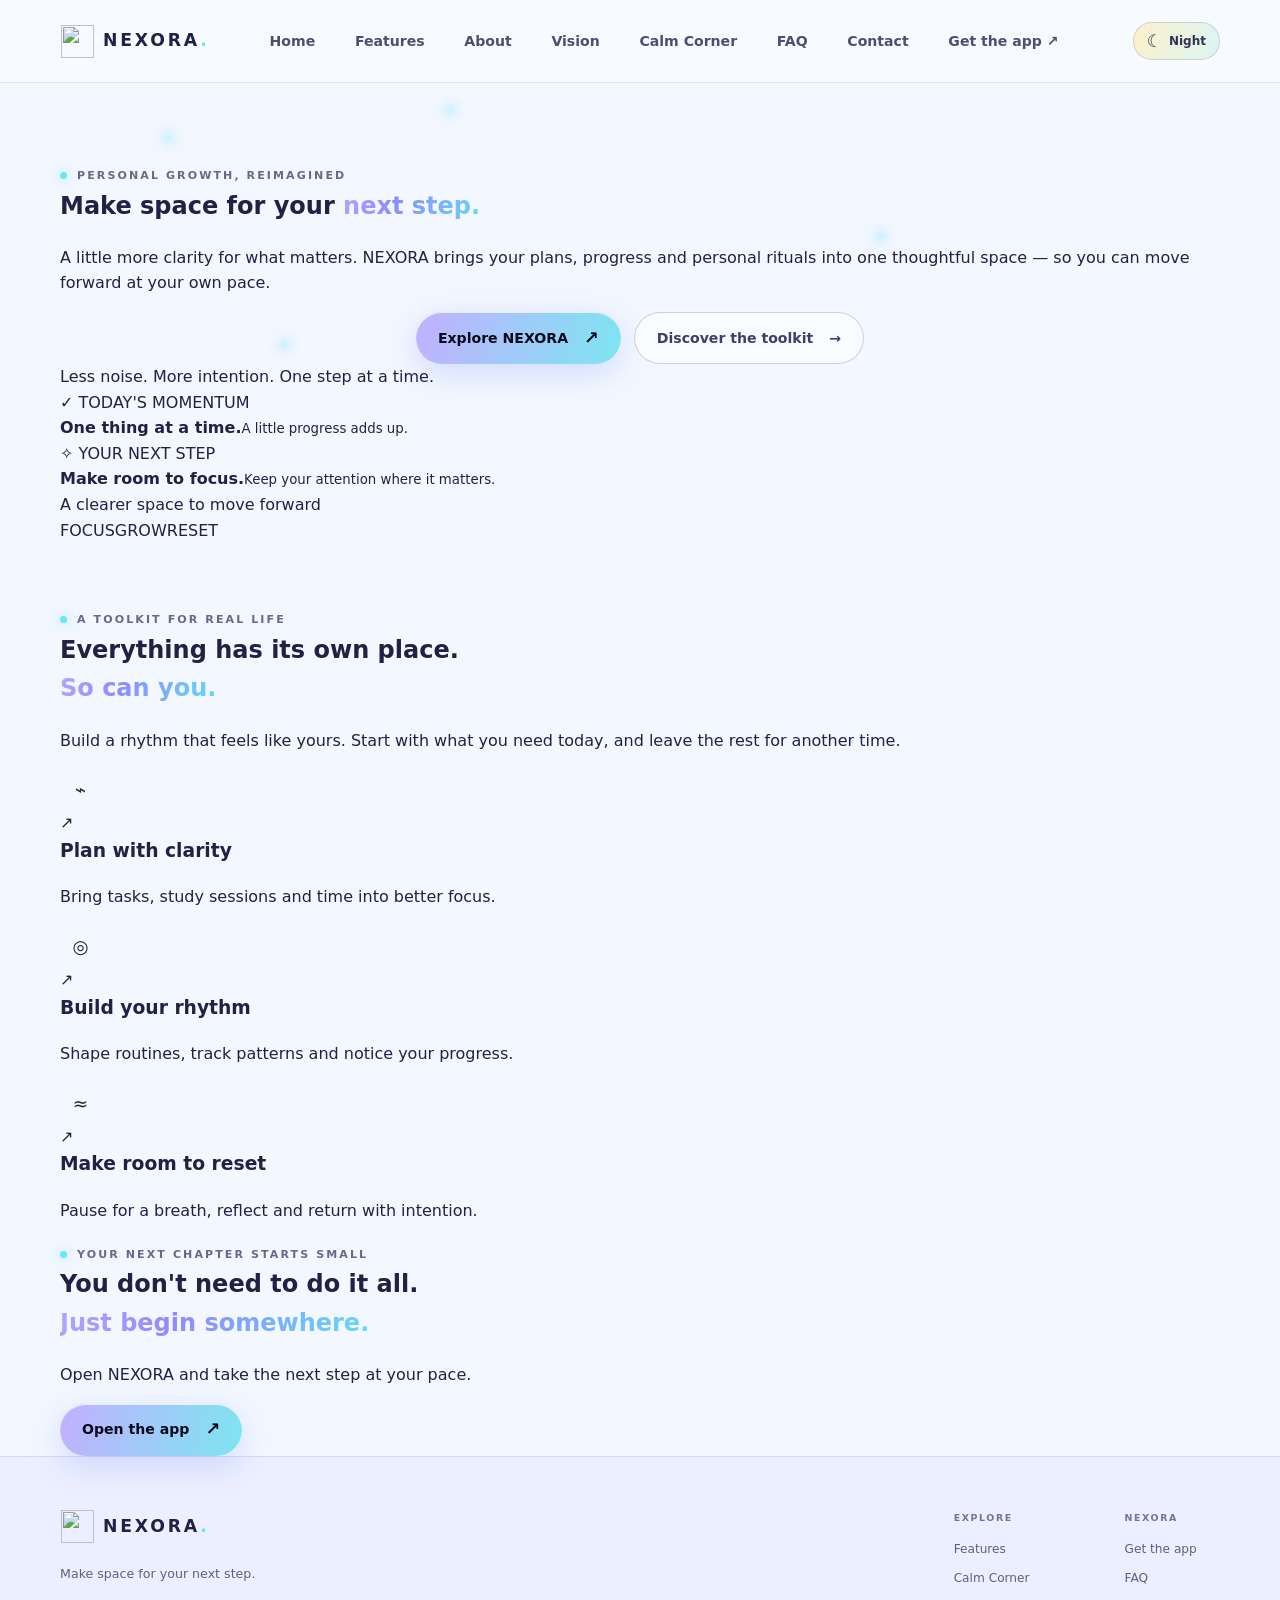
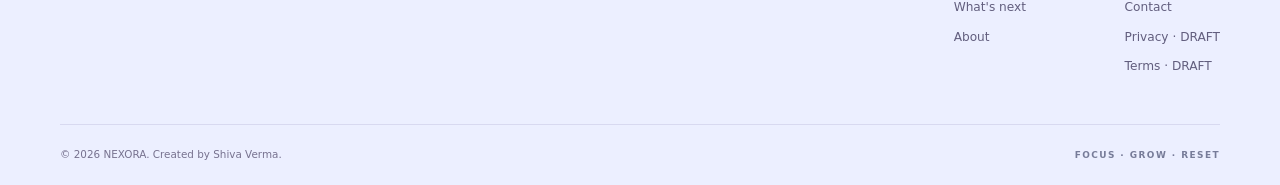
==== commit 54c10d02: "Add files via upload" ====
--- a/index.html
+++ b/index.html
@@ -1,38 +1,10 @@
 <!doctype html>
-<html lang="en"><head>
-<meta charset="utf-8"><meta name="viewport" content="width=device-width,initial-scale=1,viewport-fit=cover">
-<meta name="theme-color" content="#090d22"><meta name="description" content="NEXORA is a calmer space for tasks, study, routines, trackers, journaling and mindful breathing.">
-<meta property="og:title" content="NEXORA — Make space for your next step"><meta property="og:description" content="Explore a colourful, calmer space to focus, grow and reset.">
-<link rel="icon" href="/assets/img/favicon.svg" type="image/svg+xml"><link rel="stylesheet" href="/assets/css/styles.css"><link rel="stylesheet" href="/assets/css/experience.css"><title>NEXORA — Make space for your next step</title></head>
-<body><a class="skip-link" href="#main">Skip to content</a><div class="site-shell">
-<header class="site-header"><div class="container header-inner">
-<a class="brand" href="/" aria-label="NEXORA home"><span class="brand-mark" aria-hidden="true"><svg viewBox="0 0 40 40" fill="none"><path d="M8 29.5V10.5L32 29.5V10.5" stroke="currentColor" stroke-width="3.3" stroke-linecap="round" stroke-linejoin="round"/><circle cx="31.5" cy="9" r="3.2" fill="#69E8FF"/><path d="M8 29.5H19" stroke="#9B79FF" stroke-width="3.3" stroke-linecap="round"/></svg></span><span class="brand-word">NEXORA<span class="brand-period">.</span></span></a>
+<html lang="en"><head><meta charset="utf-8"><meta name="viewport" content="width=device-width,initial-scale=1,viewport-fit=cover"><meta name="theme-color" content="#080916"><meta name="description" content="A thoughtful space for planning, learning, routines, reflection and personal progress."><meta property="og:type" content="website"><meta property="og:site_name" content="NEXORA"><meta property="og:title" content="NEXORA — Make space for your next step"><meta property="og:description" content="A thoughtful space for planning, learning, routines, reflection and personal progress."><meta property="og:image" content="/assets/img/social-preview.png"><link rel="icon" href="/assets/img/favicon.svg" type="image/svg+xml"><link rel="stylesheet" href="/assets/css/styles.css"><title>NEXORA — Make space for your next step</title></head>
+<body><a class="skip-link" href="#main">Skip to content</a><div class="site-shell"><header class="site-header"><div class="container header-inner">
+<a class="brand" href="/" aria-label="NEXORA home"><span class="brand-mark"><img src="/assets/img/s-monogram.svg" alt="" width="33" height="33"></span><span class="brand-word">NEXORA<span class="brand-period">.</span></span></a>
 <button class="menu-toggle" type="button" aria-expanded="false" aria-controls="primary-nav" aria-label="Open navigation menu"><span></span><span></span></button>
-<nav class="primary-nav" id="primary-nav" aria-label="Main navigation"><a href="/" aria-current="page">Home</a><a href="/features.html">Features</a><a href="/about.html">About</a><a href="/faq.html">FAQ</a><a href="/contact.html">Contact</a><a href="/install.html" class="nav-contact">Get the app <span>↗</span></a></nav>
-</div></header>
-<main id="main">
-<section class="nx-home-hero"><div class="container nx-home-layout"><div class="nx-home-copy">
-<span class="eyebrow"><span class="eyebrow-dot"></span> YOUR SPACE TO GROW</span><h1>Make space for your <span class="gradient-text">next step.</span></h1>
-<p>Plan your day, build better routines, learn with intention and make room for yourself. NEXORA brings your everyday growth tools into one calmer space.</p>
-<div class="nx-home-actions"><a class="button button-primary" href="https://nexora-2ab.pages.dev/" target="_blank" rel="noopener">Open NEXORA <span>↗</span></a><a class="button button-quiet" href="/features.html">Explore features <span>→</span></a></div>
-<div class="nx-home-note"><span class="nx-live-dot"></span> Start small. Keep moving at your own pace.</div></div>
-<div class="nx-scene-column"><div class="nx-sky-world" data-nx-scene aria-label="Interactive day and night nature scene">
-<div class="nx-day-art" aria-hidden="true"><div class="nx-sun"></div><div class="nx-soft-cloud cloud-a"></div><div class="nx-soft-cloud cloud-b"></div><div class="nx-foliage foliage-a"></div><div class="nx-foliage foliage-b"></div><div class="nx-tree-trunk"></div><div class="nx-branch branch-a"></div><div class="nx-branch branch-b"></div><div class="nx-branch branch-c"></div><div class="nx-leaf-cluster leaf-a"></div><div class="nx-leaf-cluster leaf-b"></div><div class="nx-leaf-cluster leaf-c"></div><div class="nx-leaf-cluster leaf-d"></div>
-<button class="nx-bird-perch bird-a" type="button" aria-label="Make the first bird fly to another branch"><svg viewBox="0 0 90 70"><path class="bird-tail" d="M28 42 8 55 31 53Z"/><ellipse class="bird-body" cx="46" cy="42" rx="23" ry="16"/><path class="bird-wing" d="M29 39 Q48 12 66 38 Q52 53 29 48Z"/><circle class="bird-head" cx="61" cy="25" r="13"/><path class="bird-face" d="M69 24 83 29 69 33Z"/><circle class="bird-eye" cx="65" cy="22" r="2.2"/><path class="bird-leg" d="M42 55v8m10-8v8"/></svg></button>
-<button class="nx-bird-perch bird-b" type="button" aria-label="Make the second bird fly to another branch"><svg viewBox="0 0 90 70"><path class="bird-tail" d="M28 42 8 55 31 53Z"/><ellipse class="bird-body" cx="46" cy="42" rx="23" ry="16"/><path class="bird-wing" d="M29 39 Q48 12 66 38 Q52 53 29 48Z"/><circle class="bird-head" cx="61" cy="25" r="13"/><path class="bird-face" d="M69 24 83 29 69 33Z"/><circle class="bird-eye" cx="65" cy="22" r="2.2"/><path class="bird-leg" d="M42 55v8m10-8v8"/></svg></button>
-<span class="nx-day-caption">A gentle place to begin</span></div>
-<div class="nx-night-art" aria-hidden="true"><div class="nx-moon"></div><span class="nx-star s1">✦</span><span class="nx-star s2">✧</span><span class="nx-star s3">✦</span><span class="nx-star s4">·</span><span class="nx-star s5">✧</span><span class="nx-star s6">✦</span><span class="nx-star s7">·</span><span class="nx-star s8">✧</span><div class="nx-night-branch"></div><div class="nx-night-leaves"></div>
-<button class="nx-owl" type="button" aria-label="Wake the owl"><svg viewBox="0 0 150 170"><path class="owl-ear" d="M31 58 22 15 57 43M93 43 128 15 119 61"/><ellipse class="owl-body" cx="75" cy="93" rx="49" ry="62"/><path class="owl-wing" d="M34 83 Q3 100 35 140 Q49 123 51 104Z"/><path class="owl-wing right" d="M116 83 Q147 100 115 140 Q101 123 99 104Z"/><circle class="owl-eye-ring" cx="57" cy="77" r="22"/><circle class="owl-eye-ring" cx="93" cy="77" r="22"/><circle class="owl-eye" cx="57" cy="77" r="10"/><circle class="owl-eye" cx="93" cy="77" r="10"/><circle class="owl-glint" cx="60" cy="73" r="3"/><circle class="owl-glint" cx="96" cy="73" r="3"/><path class="owl-beak" d="m68 93 7 13 7-13Z"/><path class="owl-belly" d="M47 111 Q75 91 103 111 Q101 147 75 151 Q49 147 47 111Z"/><path class="owl-claw" d="M59 148v10m0 0-8 5m8-5 8 5m24-15v10m0 0-8 5m8-5 8 5"/></svg></button><span class="nx-night-caption">Rest. Reflect. Begin again.</span></div>
-</div><p class="nx-scene-hint" data-nx-scene-hint>Tap a bird and watch it flutter to another branch.</p></div></div>
-<div class="container nx-hero-bottom"><span>FOCUS</span><i></i><span>GROW</span><i></i><span>RESET</span></div></section>
-<section class="nx-home-paths"><div class="container"><div class="nx-section-heading"><span class="eyebrow"><span class="eyebrow-dot"></span> FIND YOUR NEXT STEP</span><h2>Explore at your own pace.</h2><p>No endless page. Choose the space you came for.</p></div>
-<div class="nx-path-grid">
-<a class="nx-path-card path-tools" href="/features.html"><span class="nx-path-art">✧</span><span class="nx-path-kicker">THE TOOLKIT</span><strong>Tools for everyday progress</strong><span>Tasks, study, routines, trackers and more.</span><b>Explore features <i>↗</i></b></a>
-<a class="nx-path-card path-calm" href="/calm.html"><span class="nx-path-art">≈</span><span class="nx-path-kicker">THE CALM CORNER</span><strong>Take a mindful pause</strong><span>Visit the underwater world, breathe and reset.</span><b>Enter Calm Corner <i>↗</i></b></a>
-<a class="nx-path-card path-story" href="/about.html"><span class="nx-path-art">✦</span><span class="nx-path-kicker">WHY NEXORA</span><strong>A little more about the vision</strong><span>Discover what we are building and why.</span><b>Our story <i>↗</i></b></a>
-<a class="nx-path-card path-app" href="/install.html"><span class="nx-path-art">↗</span><span class="nx-path-kicker">READY WHEN YOU ARE</span><strong>Bring NEXORA into your day</strong><span>Open the app or add it to your home screen.</span><b>Get the app <i>↗</i></b></a>
-</div></div></section>
-<section class="nx-home-closer"><div class="container nx-closer-inner"><span class="eyebrow"><span class="eyebrow-dot"></span> ONE SMALL STEP AT A TIME</span><h2>You don't need a perfect plan.<br><span class="gradient-text">You just need a place to begin.</span></h2><a class="button button-primary" href="https://nexora-2ab.pages.dev/" target="_blank" rel="noopener">Start with NEXORA <span>↗</span></a></div></section>
-</main>
-<footer class="site-footer"><div class="container footer-main"><div class="footer-brand-block"><a class="brand" href="/"><span class="brand-word">NEXORA<span class="brand-period">.</span></span></a><p>Make space for your next step.</p></div><div class="footer-links"><div><span class="footer-label">EXPLORE</span><a href="/features.html">Features</a><a href="/calm.html">Calm Corner</a><a href="/about.html">Our story</a><a href="/faq.html">FAQ</a></div><div><span class="footer-label">INFORMATION</span><a href="/install.html">Get the app</a><a href="/contact.html">Contact</a><a href="/privacy.html">Privacy Policy · DRAFT</a><a href="/terms.html">Terms · DRAFT</a></div></div></div><div class="container footer-bottom"><span>© <span id="year">2026</span> NEXORA. Made for the becoming.</span><span class="footer-motto">FOCUS · GROW · RESET ✦</span></div></footer>
-</div><script src="/assets/js/main.js" defer></script></body></html>
+<nav class="primary-nav" id="primary-nav" aria-label="Main navigation"><a href="/">Home</a><a href="/features.html">Features</a><a href="/about.html">About</a><a href="/vision.html">Vision</a><a href="/calm.html">Calm Corner</a><a href="/faq.html">FAQ</a><a href="/contact.html">Contact</a><a href="/install.html" class="nav-cta">Get the app <span>↗</span></a></nav>
+</div></header><main id="main"><section class="home-hero"><div class="container hero-grid"><div class="hero-copy"><span class="eyebrow"><i class="eyebrow-dot"></i> PERSONAL GROWTH, REIMAGINED</span><h1>Make space for your <span class="gradient-text">next step.</span></h1><p class="lead">A little more clarity for what matters. NEXORA brings your plans, progress and personal rituals into one thoughtful space — so you can move forward at your own pace.</p><div class="hero-actions"><a class="button button-primary" href="https://nexora-2ab.pages.dev/" target="_blank" rel="noopener">Explore NEXORA <span>↗</span></a><a class="button button-quiet" href="/features.html">Discover the toolkit <span>→</span></a></div><div class="hero-note"><i></i><span>Less noise. More intention. One step at a time.</span></div></div>
+<div class="hero-visual" aria-label="Abstract glowing NEXORA orb with floating productivity cards"><div class="visual-glow"></div><div class="orb-ring"></div><div class="orb-ring ring-two"></div><div class="orb-ring ring-three"></div><div class="orb-core"><span class="orb-highlight"></span></div><i class="spark s1"></i><i class="spark s2"></i><i class="spark s3"></i><i class="spark s4"></i><div class="float-card card-a"><div class="card-label"><span class="mini-icon">✓</span> TODAY'S MOMENTUM</div><strong>One thing at a time.</strong><small>A little progress adds up.</small><div class="mock-progress"><i></i></div></div><div class="float-card card-b"><div class="card-label"><span class="mini-icon cyan">✧</span> YOUR NEXT STEP</div><strong>Make room to focus.</strong><small>Keep your attention where it matters.</small></div><span class="hero-caption">A clearer space to move forward</span></div></div><div class="container hero-tags"><span>FOCUS</span><i></i><span>GROW</span><i></i><span>RESET</span></div></section>
+<section class="home-intro"><div class="container"><div class="section-head" data-reveal><span class="eyebrow"><i class="eyebrow-dot"></i> A TOOLKIT FOR REAL LIFE</span><h2>Everything has its own place.<br><span class="gradient-text">So can you.</span></h2><p>Build a rhythm that feels like yours. Start with what you need today, and leave the rest for another time.</p></div><div class="home-feature-grid"><a class="home-feature" href="/features.html" data-reveal><span class="feature-symbol">⌁</span><span class="arrow">↗</span><h3>Plan with clarity</h3><p>Bring tasks, study sessions and time into better focus.</p></a><a class="home-feature" href="/features.html" data-reveal><span class="feature-symbol">◎</span><span class="arrow">↗</span><h3>Build your rhythm</h3><p>Shape routines, track patterns and notice your progress.</p></a><a class="home-feature" href="/calm.html" data-reveal><span class="feature-symbol">≈</span><span class="arrow">↗</span><h3>Make room to reset</h3><p>Pause for a breath, reflect and return with intention.</p></a></div></div></section>
+<section class="home-cta"><div class="container"><div class="cta-panel" data-reveal><div><span class="eyebrow"><i class="eyebrow-dot"></i> YOUR NEXT CHAPTER STARTS SMALL</span><h2>You don't need to do it all.<br><span class="gradient-text">Just begin somewhere.</span></h2><p>Open NEXORA and take the next step at your pace.</p></div><a class="button button-primary" href="https://nexora-2ab.pages.dev/" target="_blank" rel="noopener">Open the app <span>↗</span></a></div></div></section></main><footer class="site-footer"><div class="container footer-main"><div class="footer-brand-block"><a class="brand" href="/"><span class="brand-mark"><img src="/assets/img/s-monogram.svg" alt="" width="33" height="33"></span><span class="brand-word">NEXORA<span class="brand-period">.</span></span></a><p>Make space for your next step.</p></div><div class="footer-links"><div><span class="footer-label">EXPLORE</span><a href="/features.html">Features</a><a href="/calm.html">Calm Corner</a><a href="/vision.html">What's next</a><a href="/about.html">About</a></div><div><span class="footer-label">NEXORA</span><a href="/install.html">Get the app</a><a href="/faq.html">FAQ</a><a href="/contact.html">Contact</a><a href="/privacy.html">Privacy · DRAFT</a><a href="/terms.html">Terms · DRAFT</a></div></div></div><div class="container footer-bottom"><span>© <span id="year">2026</span> NEXORA. Created by Shiva Verma.</span><span class="footer-motto">FOCUS · GROW · RESET</span></div></footer></div><script src="/assets/js/main.js" defer></script></body></html>
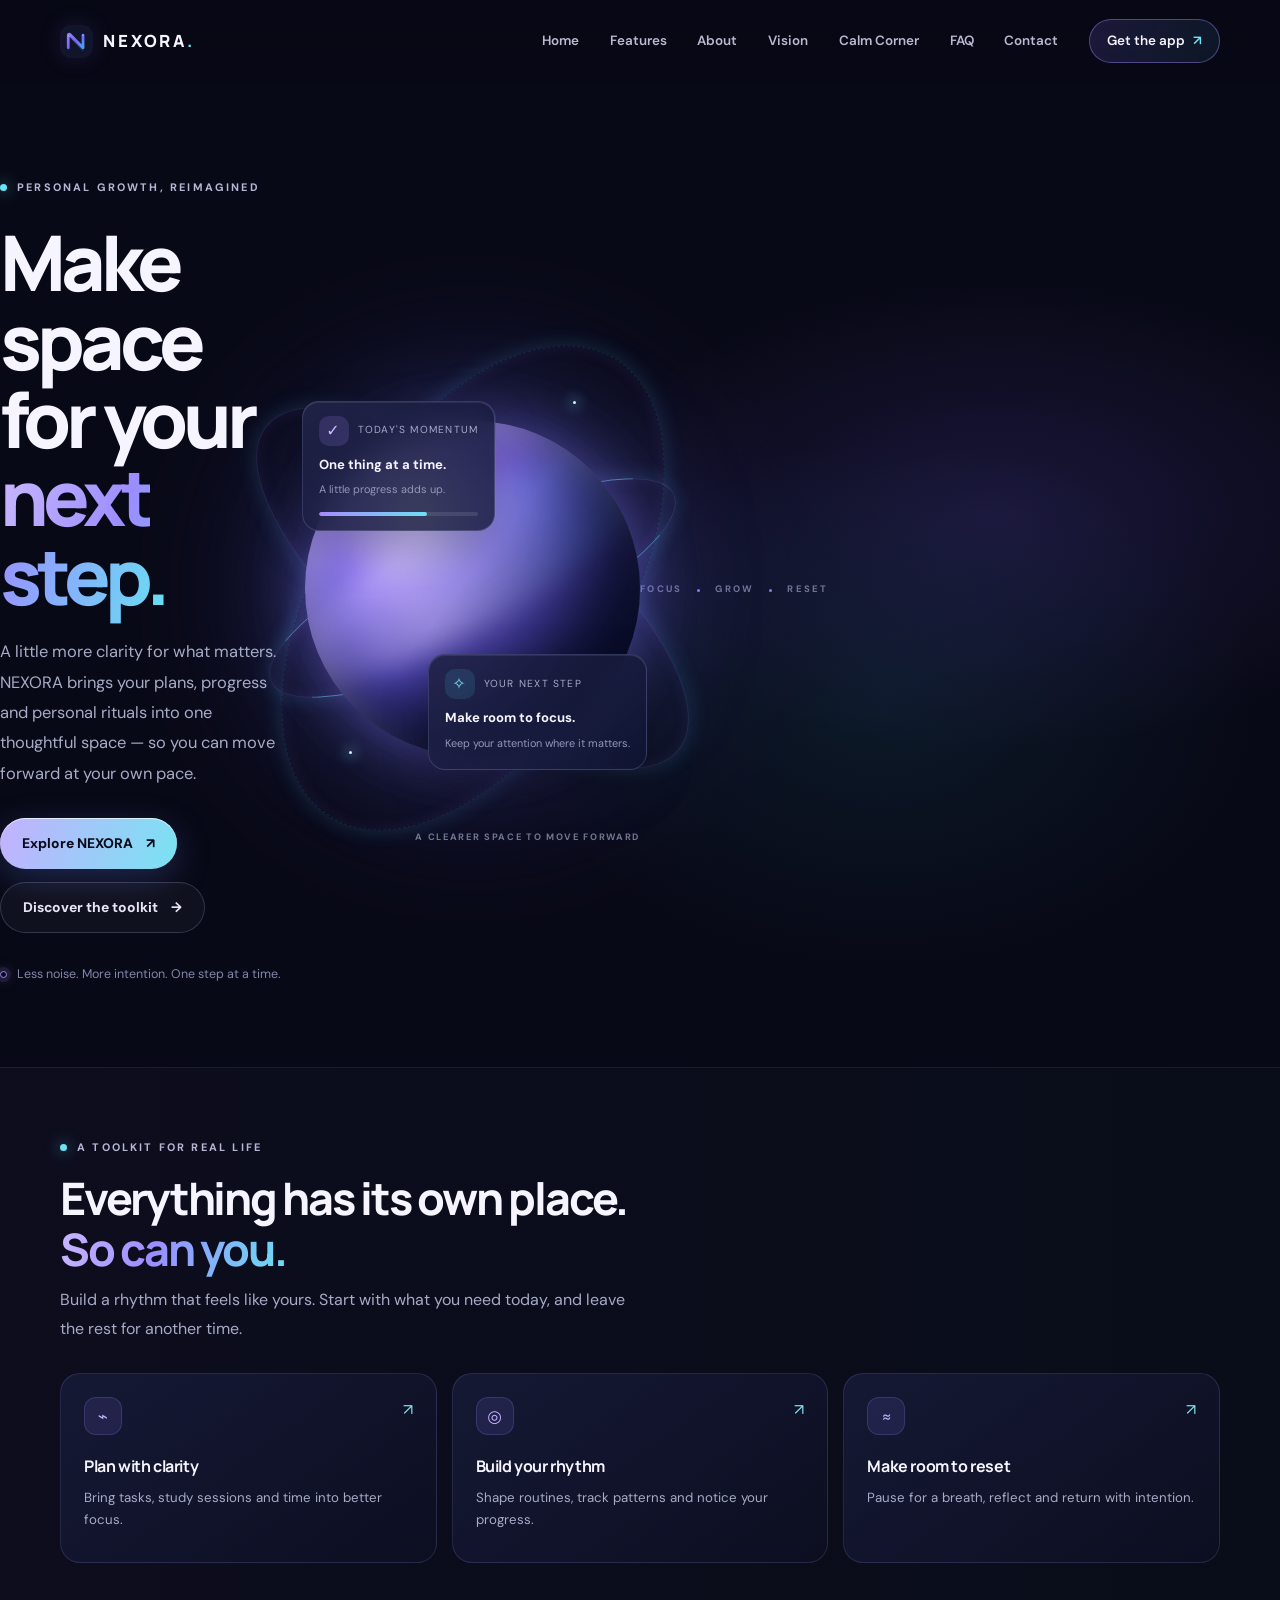
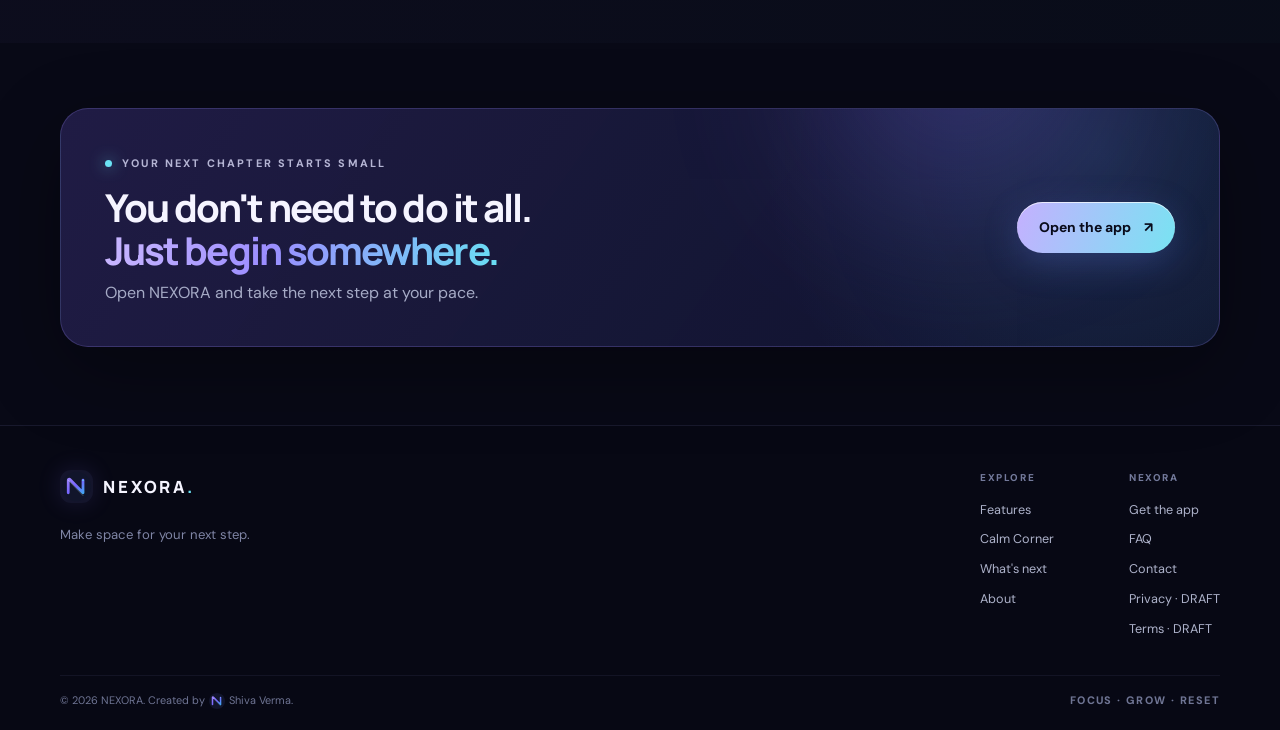
==== commit 2cc9a8fa: "Fix NEXORA branding and creator logo" ====
--- a/index.html
+++ b/index.html
@@ -1,10 +1,212 @@
+
 <!doctype html>
-<html lang="en"><head><meta charset="utf-8"><meta name="viewport" content="width=device-width,initial-scale=1,viewport-fit=cover"><meta name="theme-color" content="#080916"><meta name="description" content="A thoughtful space for planning, learning, routines, reflection and personal progress."><meta property="og:type" content="website"><meta property="og:site_name" content="NEXORA"><meta property="og:title" content="NEXORA — Make space for your next step"><meta property="og:description" content="A thoughtful space for planning, learning, routines, reflection and personal progress."><meta property="og:image" content="/assets/img/social-preview.png"><link rel="icon" href="/assets/img/favicon.svg" type="image/svg+xml"><link rel="stylesheet" href="/assets/css/styles.css"><title>NEXORA — Make space for your next step</title></head>
-<body><a class="skip-link" href="#main">Skip to content</a><div class="site-shell"><header class="site-header"><div class="container header-inner">
-<a class="brand" href="/" aria-label="NEXORA home"><span class="brand-mark"><img src="/assets/img/s-monogram.svg" alt="" width="33" height="33"></span><span class="brand-word">NEXORA<span class="brand-period">.</span></span></a>
-<button class="menu-toggle" type="button" aria-expanded="false" aria-controls="primary-nav" aria-label="Open navigation menu"><span></span><span></span></button>
-<nav class="primary-nav" id="primary-nav" aria-label="Main navigation"><a href="/">Home</a><a href="/features.html">Features</a><a href="/about.html">About</a><a href="/vision.html">Vision</a><a href="/calm.html">Calm Corner</a><a href="/faq.html">FAQ</a><a href="/contact.html">Contact</a><a href="/install.html" class="nav-cta">Get the app <span>↗</span></a></nav>
-</div></header><main id="main"><section class="home-hero"><div class="container hero-grid"><div class="hero-copy"><span class="eyebrow"><i class="eyebrow-dot"></i> PERSONAL GROWTH, REIMAGINED</span><h1>Make space for your <span class="gradient-text">next step.</span></h1><p class="lead">A little more clarity for what matters. NEXORA brings your plans, progress and personal rituals into one thoughtful space — so you can move forward at your own pace.</p><div class="hero-actions"><a class="button button-primary" href="https://nexora-2ab.pages.dev/" target="_blank" rel="noopener">Explore NEXORA <span>↗</span></a><a class="button button-quiet" href="/features.html">Discover the toolkit <span>→</span></a></div><div class="hero-note"><i></i><span>Less noise. More intention. One step at a time.</span></div></div>
-<div class="hero-visual" aria-label="Abstract glowing NEXORA orb with floating productivity cards"><div class="visual-glow"></div><div class="orb-ring"></div><div class="orb-ring ring-two"></div><div class="orb-ring ring-three"></div><div class="orb-core"><span class="orb-highlight"></span></div><i class="spark s1"></i><i class="spark s2"></i><i class="spark s3"></i><i class="spark s4"></i><div class="float-card card-a"><div class="card-label"><span class="mini-icon">✓</span> TODAY'S MOMENTUM</div><strong>One thing at a time.</strong><small>A little progress adds up.</small><div class="mock-progress"><i></i></div></div><div class="float-card card-b"><div class="card-label"><span class="mini-icon cyan">✧</span> YOUR NEXT STEP</div><strong>Make room to focus.</strong><small>Keep your attention where it matters.</small></div><span class="hero-caption">A clearer space to move forward</span></div></div><div class="container hero-tags"><span>FOCUS</span><i></i><span>GROW</span><i></i><span>RESET</span></div></section>
-<section class="home-intro"><div class="container"><div class="section-head" data-reveal><span class="eyebrow"><i class="eyebrow-dot"></i> A TOOLKIT FOR REAL LIFE</span><h2>Everything has its own place.<br><span class="gradient-text">So can you.</span></h2><p>Build a rhythm that feels like yours. Start with what you need today, and leave the rest for another time.</p></div><div class="home-feature-grid"><a class="home-feature" href="/features.html" data-reveal><span class="feature-symbol">⌁</span><span class="arrow">↗</span><h3>Plan with clarity</h3><p>Bring tasks, study sessions and time into better focus.</p></a><a class="home-feature" href="/features.html" data-reveal><span class="feature-symbol">◎</span><span class="arrow">↗</span><h3>Build your rhythm</h3><p>Shape routines, track patterns and notice your progress.</p></a><a class="home-feature" href="/calm.html" data-reveal><span class="feature-symbol">≈</span><span class="arrow">↗</span><h3>Make room to reset</h3><p>Pause for a breath, reflect and return with intention.</p></a></div></div></section>
-<section class="home-cta"><div class="container"><div class="cta-panel" data-reveal><div><span class="eyebrow"><i class="eyebrow-dot"></i> YOUR NEXT CHAPTER STARTS SMALL</span><h2>You don't need to do it all.<br><span class="gradient-text">Just begin somewhere.</span></h2><p>Open NEXORA and take the next step at your pace.</p></div><a class="button button-primary" href="https://nexora-2ab.pages.dev/" target="_blank" rel="noopener">Open the app <span>↗</span></a></div></div></section></main><footer class="site-footer"><div class="container footer-main"><div class="footer-brand-block"><a class="brand" href="/"><span class="brand-mark"><img src="/assets/img/s-monogram.svg" alt="" width="33" height="33"></span><span class="brand-word">NEXORA<span class="brand-period">.</span></span></a><p>Make space for your next step.</p></div><div class="footer-links"><div><span class="footer-label">EXPLORE</span><a href="/features.html">Features</a><a href="/calm.html">Calm Corner</a><a href="/vision.html">What's next</a><a href="/about.html">About</a></div><div><span class="footer-label">NEXORA</span><a href="/install.html">Get the app</a><a href="/faq.html">FAQ</a><a href="/contact.html">Contact</a><a href="/privacy.html">Privacy · DRAFT</a><a href="/terms.html">Terms · DRAFT</a></div></div></div><div class="container footer-bottom"><span>© <span id="year">2026</span> NEXORA. Created by Shiva Verma.</span><span class="footer-motto">FOCUS · GROW · RESET</span></div></footer></div><script src="/assets/js/main.js" defer></script></body></html>+<html lang="en">
+<head>
+<meta charset="utf-8">
+<meta name="viewport" content="width=device-width,initial-scale=1,viewport-fit=cover">
+<meta name="theme-color" content="#080916">
+<meta name="description" content="A thoughtful space for planning, learning, routines, reflection and personal progress.">
+<meta property="og:type" content="website">
+<meta property="og:site_name" content="NEXORA">
+<meta property="og:title" content="NEXORA — Make space for your next step">
+<meta property="og:description" content="A thoughtful space for planning, learning, routines, reflection and personal progress.">
+<meta property="og:image" content="/assets/img/social-preview.png">
+<link rel="icon" href="/assets/img/favicon.svg" type="image/svg+xml">
+<link rel="stylesheet" href="/assets/css/styles.css">
+<title>NEXORA — Make space for your next step</title>
+</head>
+
+<body>
+<a class="skip-link" href="#main">Skip to content</a>
+
+<div class="site-shell">
+
+<header class="site-header">
+<div class="container header-inner">
+
+<a class="brand" href="/" aria-label="NEXORA home">
+<span class="brand-mark">
+<img src="/assets/img/favicon.svg" alt="NEXORA" width="33" height="33">
+</span>
+<span class="brand-word">NEXORA<span class="brand-period">.</span></span>
+</a>
+
+<button class="menu-toggle" type="button" aria-expanded="false" aria-controls="primary-nav" aria-label="Open navigation menu">
+<span></span><span></span>
+</button>
+
+<nav class="primary-nav" id="primary-nav" aria-label="Main navigation">
+<a href="/">Home</a>
+<a href="/features.html">Features</a>
+<a href="/about.html">About</a>
+<a href="/vision.html">Vision</a>
+<a href="/calm.html">Calm Corner</a>
+<a href="/faq.html">FAQ</a>
+<a href="/contact.html">Contact</a>
+<a href="/install.html" class="nav-cta">Get the app <span>↗</span></a>
+</nav>
+
+</div>
+</header>
+
+<main id="main">
+
+<section class="home-hero">
+<div class="container hero-grid">
+
+<div class="hero-copy">
+<span class="eyebrow"><i class="eyebrow-dot"></i> PERSONAL GROWTH, REIMAGINED</span>
+
+<h1>Make space for your <span class="gradient-text">next step.</span></h1>
+
+<p class="lead">
+A little more clarity for what matters. NEXORA brings your plans, progress and personal rituals into one thoughtful space — so you can move forward at your own pace.
+</p>
+
+<div class="hero-actions">
+<a class="button button-primary" href="https://nexora-2ab.pages.dev/" target="_blank" rel="noopener">Explore NEXORA <span>↗</span></a>
+<a class="button button-quiet" href="/features.html">Discover the toolkit <span>→</span></a>
+</div>
+
+<div class="hero-note">
+<i></i>
+<span>Less noise. More intention. One step at a time.</span>
+</div>
+</div>
+
+<div class="hero-visual" aria-label="Abstract glowing NEXORA orb with floating productivity cards">
+<div class="visual-glow"></div>
+<div class="orb-ring"></div>
+<div class="orb-ring ring-two"></div>
+<div class="orb-ring ring-three"></div>
+<div class="orb-core"><span class="orb-highlight"></span></div>
+
+<i class="spark s1"></i>
+<i class="spark s2"></i>
+<i class="spark s3"></i>
+<i class="spark s4"></i>
+
+<div class="float-card card-a">
+<div class="card-label"><span class="mini-icon">✓</span> TODAY'S MOMENTUM</div>
+<strong>One thing at a time.</strong>
+<small>A little progress adds up.</small>
+<div class="mock-progress"><i></i></div>
+</div>
+
+<div class="float-card card-b">
+<div class="card-label"><span class="mini-icon cyan">✧</span> YOUR NEXT STEP</div>
+<strong>Make room to focus.</strong>
+<small>Keep your attention where it matters.</small>
+</div>
+
+<span class="hero-caption">A clearer space to move forward</span>
+</div>
+
+</div>
+
+<div class="container hero-tags">
+<span>FOCUS</span><i></i><span>GROW</span><i></i><span>RESET</span>
+</div>
+</section>
+
+<section class="home-intro">
+<div class="container">
+
+<div class="section-head" data-reveal>
+<span class="eyebrow"><i class="eyebrow-dot"></i> A TOOLKIT FOR REAL LIFE</span>
+<h2>Everything has its own place.<br><span class="gradient-text">So can you.</span></h2>
+<p>Build a rhythm that feels like yours. Start with what you need today, and leave the rest for another time.</p>
+</div>
+
+<div class="home-feature-grid">
+
+<a class="home-feature" href="/features.html" data-reveal>
+<span class="feature-symbol">⌁</span>
+<span class="arrow">↗</span>
+<h3>Plan with clarity</h3>
+<p>Bring tasks, study sessions and time into better focus.</p>
+</a>
+
+<a class="home-feature" href="/features.html" data-reveal>
+<span class="feature-symbol">◎</span>
+<span class="arrow">↗</span>
+<h3>Build your rhythm</h3>
+<p>Shape routines, track patterns and notice your progress.</p>
+</a>
+
+<a class="home-feature" href="/calm.html" data-reveal>
+<span class="feature-symbol">≈</span>
+<span class="arrow">↗</span>
+<h3>Make room to reset</h3>
+<p>Pause for a breath, reflect and return with intention.</p>
+</a>
+
+</div>
+</div>
+</section>
+
+<section class="home-cta">
+<div class="container">
+<div class="cta-panel" data-reveal>
+
+<div>
+<span class="eyebrow"><i class="eyebrow-dot"></i> YOUR NEXT CHAPTER STARTS SMALL</span>
+<h2>You don't need to do it all.<br><span class="gradient-text">Just begin somewhere.</span></h2>
+<p>Open NEXORA and take the next step at your pace.</p>
+</div>
+
+<a class="button button-primary" href="https://nexora-2ab.pages.dev/" target="_blank" rel="noopener">Open the app <span>↗</span></a>
+
+</div>
+</div>
+</section>
+
+</main>
+
+<footer class="site-footer">
+
+<div class="container footer-main">
+
+<div class="footer-brand-block">
+<a class="brand" href="/">
+<span class="brand-mark">
+<img src="/assets/img/favicon.svg" alt="NEXORA" width="33" height="33">
+</span>
+<span class="brand-word">NEXORA<span class="brand-period">.</span></span>
+</a>
+<p>Make space for your next step.</p>
+</div>
+
+<div class="footer-links">
+
+<div>
+<span class="footer-label">EXPLORE</span>
+<a href="/features.html">Features</a>
+<a href="/calm.html">Calm Corner</a>
+<a href="/vision.html">What's next</a>
+<a href="/about.html">About</a>
+</div>
+
+<div>
+<span class="footer-label">NEXORA</span>
+<a href="/install.html">Get the app</a>
+<a href="/faq.html">FAQ</a>
+<a href="/contact.html">Contact</a>
+<a href="/privacy.html">Privacy · DRAFT</a>
+<a href="/terms.html">Terms · DRAFT</a>
+</div>
+
+</div>
+</div>
+
+<div class="container footer-bottom">
+<span>© <span id="year">2026</span> NEXORA. Created by <img src="/assets/img/s-monogram.svg" alt="S" width="18" height="18" style="vertical-align:middle;"> Shiva Verma.</span>
+<span class="footer-motto">FOCUS · GROW · RESET</span>
+</div>
+
+</footer>
+</div>
+
+<script src="/assets/js/main.js" defer></script>
+</body>
+</html>
--- a/assets/css/styles.css
+++ b/assets/css/styles.css
@@ -1,188 +1,37 @@
-:root {
-  color-scheme: dark;
-  --bg: #080918;
-  --bg-soft: #0c0e22;
-  --panel: rgba(20, 23, 48, .72);
-  --panel-solid: #11142b;
-  --text: #f4f2ff;
-  --muted: #a3a5c3;
-  --muted-2: #747895;
-  --violet: #a88bff;
-  --blue: #648dff;
-  --cyan: #67e7f5;
-  --line: rgba(178, 181, 255, .14);
-  --max: 1160px;
-  --radius: 22px;
-}
-* { box-sizing: border-box; }
-html { scroll-behavior: smooth; scroll-padding-top: 92px; background: var(--bg); }
-body { margin: 0; min-width: 320px; background: var(--bg); color: var(--text); font-family: Inter, ui-sans-serif, system-ui, -apple-system, BlinkMacSystemFont, "Segoe UI", sans-serif; line-height: 1.6; -webkit-font-smoothing: antialiased; }
-body::before { content: ""; position: fixed; inset: 0; z-index: -1; pointer-events: none; background: radial-gradient(ellipse at 12% 12%, rgba(85, 65, 172, .12), transparent 33%), radial-gradient(ellipse at 85% 46%, rgba(27, 92, 156, .09), transparent 34%), #080918; }
-a { color: inherit; text-decoration: none; }
-button { font: inherit; }
-.container { width: min(var(--max), calc(100% - 48px)); margin-inline: auto; }
-.site-shell { overflow: clip; }
-.skip-link { position: absolute; top: 10px; left: 10px; z-index: 100; padding: 10px 14px; transform: translateY(-160%); border-radius: 10px; background: #fff; color: #090a1a; }
-.skip-link:focus { transform: translateY(0); }
-.site-header { position: sticky; top: 0; z-index: 50; border-bottom: 1px solid transparent; background: rgba(8, 9, 24, .72); backdrop-filter: blur(18px); -webkit-backdrop-filter: blur(18px); transition: border-color .25s, background .25s; }
-.site-header.is-scrolled { border-color: var(--line); background: rgba(8, 9, 24, .92); }
-.header-inner { height: 82px; display: flex; align-items: center; justify-content: space-between; }
-.brand { display: inline-flex; align-items: center; gap: 9px; flex: 0 0 auto; }
-.brand-mark { display: grid; place-items: center; width: 34px; height: 34px; color: #d3c8ff; }
-.brand-mark svg { width: 100%; height: 100%; }
-.brand-word { font-size: 1.08rem; font-weight: 850; letter-spacing: .16em; }
-.brand-period { color: var(--cyan); }
-.primary-nav { display: flex; align-items: center; gap: clamp(22px, 3.1vw, 42px); color: #b8bad2; font-size: .88rem; font-weight: 550; }
-.primary-nav a { transition: color .2s ease; }
-.primary-nav a:hover, .primary-nav a:focus-visible { color: #fff; }
-.primary-nav .nav-contact { border: 1px solid rgba(167, 145, 255, .4); border-radius: 999px; padding: 10px 17px; color: #f2efff; background: rgba(138, 110, 255, .09); }
-.primary-nav .nav-contact span { margin-left: 5px; color: var(--cyan); }
-.menu-toggle { display: none; }
-
-.hero { position: relative; min-height: 700px; display: flex; flex-direction: column; justify-content: center; isolation: isolate; padding: 80px 0 35px; }
-.hero::before { content: ""; position: absolute; z-index: -2; inset: 0; background: radial-gradient(ellipse at 75% 43%, rgba(96, 72, 197, .22), transparent 32%), radial-gradient(ellipse at 64% 65%, rgba(31, 131, 177, .12), transparent 32%), linear-gradient(180deg, rgba(9, 10, 27, .1), rgba(8, 9, 24, .1)); }
-.hero-stars { position: absolute; z-index: -1; inset: 0; opacity: .52; background-image: radial-gradient(1px 1px at 6% 18%, #fff 40%, transparent 60%), radial-gradient(1px 1px at 17% 72%, #9adfff 40%, transparent 60%), radial-gradient(1.5px 1.5px at 36% 25%, #fff 40%, transparent 60%), radial-gradient(1px 1px at 53% 82%, #fff 40%, transparent 60%), radial-gradient(1px 1px at 81% 14%, #c7b6ff 40%, transparent 60%), radial-gradient(1.3px 1.3px at 93% 61%, #fff 40%, transparent 60%), radial-gradient(1px 1px at 74% 90%, #fff 40%, transparent 60%); background-size: 420px 360px; animation: star-drift 48s linear infinite; }
-.hero-layout { display: grid; grid-template-columns: 1.02fr .98fr; align-items: center; gap: 24px; }
-.hero-copy { position: relative; z-index: 2; padding: 20px 0 42px; }
-.eyebrow { display: inline-flex; align-items: center; gap: 10px; color: #b8b6da; font-size: .69rem; line-height: 1.2; font-weight: 750; letter-spacing: .19em; }
-.eyebrow-dot { width: 7px; height: 7px; flex: 0 0 auto; border-radius: 50%; background: var(--cyan); box-shadow: 0 0 13px rgba(103, 231, 245, .9); }
-h1, h2, h3, p { margin-top: 0; }
-.hero h1 { margin: 25px 0 22px; font-size: clamp(3.5rem, 6.4vw, 6.15rem); line-height: .99; letter-spacing: -.075em; font-weight: 760; }
-.gradient-text { color: transparent; background: linear-gradient(105deg, #b7a2ff 0%, #8f8aff 37%, #65d9f5 100%); -webkit-background-clip: text; background-clip: text; }
-.hero-lede { max-width: 510px; margin-bottom: 30px; color: #b1b4d0; font-size: 1.02rem; line-height: 1.8; }
-.hero-actions { display: flex; flex-wrap: wrap; gap: 13px; align-items: center; }
-.button { min-height: 52px; display: inline-flex; justify-content: center; align-items: center; gap: 16px; border-radius: 999px; padding: 0 22px; font-size: .88rem; font-weight: 700; transition: transform .2s ease, box-shadow .2s ease, border-color .2s ease, background .2s ease; }
-.button:hover { transform: translateY(-3px); }
-.button:focus-visible, a:focus-visible, summary:focus-visible, button:focus-visible { outline: 2px solid var(--cyan); outline-offset: 4px; }
-.button-primary { color: #090a1b; background: linear-gradient(105deg, #c3b0ff, #7de5f1); box-shadow: 0 9px 32px rgba(102, 139, 245, .25), inset 0 1px 0 rgba(255,255,255,.7); }
-.button-primary:hover { box-shadow: 0 13px 40px rgba(102, 139, 245, .38); }
-.button-primary span { font-size: 1.1rem; }
-.button-quiet { color: #d7d6eb; border: 1px solid rgba(180, 181, 226, .22); background: rgba(255,255,255,.025); }
-.button-quiet:hover { border-color: rgba(150, 164, 255, .55); background: rgba(130, 123, 255, .08); }
-.hero-footnote { display: flex; align-items: center; gap: 10px; margin-top: 35px; color: #8589aa; font-size: .78rem; letter-spacing: .025em; }
-.pulse-ring { width: 8px; height: 8px; border: 1px solid #9e8bff; border-radius: 50%; box-shadow: 0 0 0 4px rgba(158, 139, 255, .1), 0 0 12px rgba(158,139,255,.6); }
-.hero-art { position: relative; min-height: 500px; display: grid; place-items: center; perspective: 900px; }
-.planet-glow { position: absolute; width: 370px; height: 370px; border-radius: 50%; background: #6c57dd; opacity: .27; filter: blur(90px); animation: glow-breathe 7s ease-in-out infinite; }
-.planet-core { position: relative; z-index: 2; width: clamp(220px, 27vw, 330px); aspect-ratio: 1; border-radius: 50%; overflow: hidden; background: radial-gradient(circle at 33% 26%, #e6d9ff 0, #a18bff 11%, #745ce5 35%, #34308c 67%, #151746 100%); box-shadow: inset -35px -35px 65px rgba(4, 8, 32, .75), inset 14px 13px 32px rgba(221, 206, 255, .38), 0 0 50px rgba(131, 102, 255, .5), 0 0 120px rgba(75, 116, 255, .24); animation: planet-float 8s ease-in-out infinite; }
-.planet-core::before { content: ""; position: absolute; width: 130%; height: 37%; top: 25%; left: -15%; border-radius: 50%; transform: rotate(-31deg); background: linear-gradient(90deg, transparent, rgba(227, 213, 255, .38), rgba(98, 225, 255, .08), transparent); filter: blur(12px); }
-.planet-shade { position: absolute; inset: 0; border-radius: inherit; background: linear-gradient(128deg, transparent 34%, rgba(5, 8, 35, .1) 45%, rgba(5, 8, 35, .73) 89%); }
-.planet-highlight { position: absolute; width: 45%; height: 20%; top: 18%; left: 9%; border-radius: 50%; transform: rotate(-34deg); background: rgba(255,255,255,.26); filter: blur(20px); }
-.planet-ring { position: absolute; z-index: 3; width: 440px; height: 115px; border: 2px solid rgba(119, 222, 255, .55); border-left-color: rgba(164, 137, 255, .18); border-right-color: rgba(164, 137, 255, .2); border-radius: 50%; transform: rotate(-25deg); box-shadow: 0 0 18px rgba(89, 192, 255, .23), inset 0 0 15px rgba(154, 117, 255, .12); }
-.orbit { position: absolute; z-index: 1; border: 1px solid rgba(166, 154, 255, .17); border-radius: 50%; transform: rotate(-25deg); }
-.orbit-one { width: 510px; height: 190px; }
-.orbit-two { width: 560px; height: 285px; transform: rotate(57deg); border-color: rgba(103, 231, 245, .12); }
-.orbit-three { width: 390px; height: 390px; border-style: dashed; border-color: rgba(173, 158, 255, .1); }
-.spark { position: absolute; z-index: 4; width: 5px; height: 5px; border-radius: 50%; background: #c7f7ff; box-shadow: 0 0 12px 3px rgba(112, 219, 255, .5); }
-.spark-a { top: 18%; left: 17%; }.spark-b { top: 70%; right: 7%; width: 4px; height: 4px; }.spark-c { right: 19%; top: 12%; width: 3px; height: 3px; }.spark-d { left: 13%; bottom: 20%; width: 3px; height: 3px; }
-.floating-note { position: absolute; z-index: 5; display: flex; align-items: center; gap: 11px; min-width: 190px; padding: 13px 15px; border: 1px solid rgba(185, 184, 255, .2); border-radius: 15px; background: linear-gradient(135deg, rgba(32, 34, 70, .86), rgba(15, 20, 49, .72)); box-shadow: 0 14px 40px rgba(0,0,0,.25), inset 0 1px 0 rgba(255,255,255,.07); backdrop-filter: blur(14px); -webkit-backdrop-filter: blur(14px); animation: note-float 7s ease-in-out infinite; }
-.floating-note b, .floating-note small { display: block; }.floating-note b { font-size: .74rem; font-weight: 700; }.floating-note small { margin-top: 2px; color: #9298ba; font-size: .64rem; }
-.note-icon, .progress-icon { display: grid; place-items: center; width: 31px; height: 31px; border-radius: 10px; color: #c7b8ff; background: rgba(164, 134, 255, .16); font-size: 1rem; }
-.progress-icon { color: #75e5ef; background: rgba(78, 210, 222, .12); }.note-focus { top: 16%; left: -1%; }.note-progress { right: -2%; bottom: 17%; animation-delay: -3.5s; }
-.art-caption { position: absolute; bottom: 5px; right: 4px; display: flex; align-items: center; gap: 10px; color: #717695; font-size: .58rem; letter-spacing: .18em; }.caption-line { width: 35px; height: 1px; background: linear-gradient(90deg, #8d79ff, transparent); }
-.hero-bottom { display: flex; align-items: center; gap: 14px; margin-top: 12px; color: #696d8d; font-size: .59rem; font-weight: 750; letter-spacing: .22em; }.hero-bottom i { width: 3px; height: 3px; border-radius: 50%; background: #8d7cff; }
-
-.intro-strip { border-block: 1px solid rgba(166, 164, 240, .1); background: linear-gradient(90deg, rgba(103, 87, 187, .08), rgba(49, 124, 161, .07), rgba(103, 87, 187, .08)); }
-.intro-strip-inner { min-height: 94px; display: flex; align-items: center; gap: 18px; }.strip-star { color: #a896ff; font-size: 1.4rem; }.intro-strip p { margin: 0; color: #dedcf1; font-size: clamp(.95rem, 2vw, 1.16rem); letter-spacing: -.02em; }.strip-aside { margin-left: auto; color: #717795; font-size: .59rem; font-weight: 700; letter-spacing: .18em; white-space: nowrap; }
-.section { position: relative; padding: 120px 0; }
-.section-heading { display: flex; justify-content: space-between; align-items: end; gap: 45px; margin-bottom: 55px; }.section-heading h2, .showcase-copy h2, .about-copy h2, .vision-heading h2, .faq-heading h2, .contact-inner h2 { margin: 19px 0 0; font-size: clamp(2.55rem, 4.5vw, 4.15rem); line-height: 1.08; letter-spacing: -.065em; font-weight: 730; }.muted-gradient { color: #a3a4c8; }
-.section-intro { max-width: 385px; margin: 0 0 5px; color: #969ab9; font-size: .94rem; line-height: 1.8; }
-.feature-grid { display: grid; grid-template-columns: repeat(3, 1fr); gap: 16px; }
-.feature-card { position: relative; min-height: 275px; overflow: hidden; padding: 25px 25px 22px; border: 1px solid rgba(180, 180, 237, .12); border-radius: var(--radius); background: linear-gradient(145deg, rgba(25, 28, 58, .8), rgba(13, 15, 35, .87)); transition: transform .28s ease, border-color .28s ease, box-shadow .28s ease; }
-.feature-card:hover { transform: translateY(-7px); border-color: rgba(161, 151, 255, .42); box-shadow: 0 18px 45px rgba(0,0,0,.22), 0 0 30px rgba(105, 106, 221, .07); }
-.feature-top { display: flex; align-items: center; justify-content: space-between; }.feature-symbol { display: grid; place-items: center; width: 41px; height: 41px; border-radius: 13px; font-size: 1.15rem; }.feature-index { color: #767b9c; font-size: .58rem; font-weight: 750; letter-spacing: .16em; }
-.feature-card h3 { position: relative; z-index: 1; margin: 25px 0 8px; font-size: 1.27rem; letter-spacing: -.035em; }.feature-card p { position: relative; z-index: 1; max-width: 290px; margin: 0; color: #979bb9; font-size: .85rem; line-height: 1.7; }
-.feature-violet .feature-symbol { color: #beaaff; background: rgba(156, 122, 255, .15); }.feature-blue .feature-symbol { color: #91b4ff; background: rgba(98, 145, 255, .15); }.feature-cyan .feature-symbol { color: #7be4f1; background: rgba(79, 211, 224, .13); }.feature-pink .feature-symbol { color: #ff9dd4; background: rgba(245, 113, 192, .13); }.feature-orange .feature-symbol { color: #ffbc91; background: rgba(255, 155, 104, .13); }.feature-green .feature-symbol { color: #9aefbd; background: rgba(99, 221, 156, .13); }
-.feature-decoration { position: absolute; z-index: 0; right: 20px; bottom: 18px; opacity: .7; }.task-decoration { width: 104px; display: grid; gap: 7px; transform: rotate(-8deg); }.task-decoration span { height: 5px; border-radius: 5px; background: linear-gradient(90deg, rgba(160,131,255,.45), transparent); }.task-decoration span:nth-child(2) { width: 78%; }.task-decoration span:nth-child(3) { width: 56%; }
-.study-decoration { display: flex; align-items: end; gap: 5px; height: 47px; }.study-decoration i { display: block; width: 8px; border-radius: 8px 8px 2px 2px; background: linear-gradient(180deg, rgba(107,154,255,.8), rgba(107,154,255,.08)); }.study-decoration i:nth-child(1){height:18px}.study-decoration i:nth-child(2){height:31px}.study-decoration i:nth-child(3){height:24px}.study-decoration i:nth-child(4){height:44px}.study-decoration i:nth-child(5){height:34px}
-.routine-decoration { display:flex; gap:5px; align-items:center; }.routine-decoration b { display:grid; place-items:center; width:29px; height:29px; border:1px solid rgba(103,231,245,.3); border-radius:50%; color:#7be4f1; font-size:.5rem; }.routine-decoration b:nth-child(2){border-color:rgba(103,231,245,.17);color:#6e9fae}.routine-decoration b:nth-child(3){border:0;font-size:1.25rem}
-.tracker-decoration { display:flex; align-items:end; gap:5px; height:42px; }.tracker-decoration i { width:7px; border-radius:5px; background:linear-gradient(180deg,rgba(255,139,207,.8),rgba(255,139,207,.06)); }.tracker-decoration i:nth-child(1){height:17px}.tracker-decoration i:nth-child(2){height:26px}.tracker-decoration i:nth-child(3){height:21px}.tracker-decoration i:nth-child(4){height:34px}.tracker-decoration i:nth-child(5){height:28px}.tracker-decoration i:nth-child(6){height:39px}.tracker-decoration i:nth-child(7){height:32px}
-.journal-decoration { width:105px; height:55px; transform:rotate(-7deg); }.journal-decoration span { display:block; width:100%; height:1px; margin:10px 0; background:rgba(255,177,132,.3); }.journal-decoration span:nth-child(2){width:75%}.journal-decoration span:nth-child(3){width:88%}.journal-decoration em { position:absolute; right:0; bottom:-4px; color:rgba(255,180,140,.58); font-family:Georgia,serif; font-size:.65rem; }
-.breath-decoration { width:75px; height:75px; display:grid; place-items:center; }.breath-decoration span { position:absolute; width:100%; aspect-ratio:1; border:1px solid rgba(121,229,181,.3); border-radius:50%; animation: breath-ring 5s ease-in-out infinite; }.breath-decoration span:nth-child(2){width:68%;animation-delay:-1.7s}.breath-decoration span:nth-child(3){width:36%;animation-delay:-3.4s}
-.feature-footnote { margin: 27px 0 0; color: #8589a9; text-align: center; font-size: .78rem; }.feature-footnote span { color: #a995ff; margin-right: 6px; }
-
-.showcase-section { overflow: hidden; border-block: 1px solid rgba(165, 168, 240, .08); background: linear-gradient(115deg, rgba(18, 18, 44, .88), rgba(10, 13, 31, .95)); }
-.showcase-ambient { position:absolute; top:5%; right:-16%; width:600px; height:600px; border-radius:50%; background:rgba(94,81,211,.14); filter:blur(95px); pointer-events:none; }
-.showcase-layout { position:relative; display:grid; grid-template-columns:.83fr 1.17fr; align-items:center; gap:60px; }.showcase-copy h2 { margin:20px 0; }.showcase-copy>p { max-width:440px; color:#a0a4c1; font-size:.94rem; line-height:1.85; }
-.showcase-points { display:grid; gap:18px; margin:31px 0; }.showcase-points>div { display:flex; gap:12px; align-items:flex-start; }.point-check { display:grid; place-items:center; flex:0 0 auto; width:23px; height:23px; margin-top:2px; border:1px solid rgba(109,225,232,.3); border-radius:50%; color:#79e7ed; background:rgba(80,207,221,.08); font-size:.7rem; }.showcase-points b,.showcase-points small { display:block; }.showcase-points b { font-size:.82rem; }.showcase-points small { margin-top:3px; color:#858baa; font-size:.75rem; }.text-link { display:inline-flex; align-items:center; gap:11px; color:#c2b4ff; font-size:.84rem; font-weight:700; transition:gap .2s ease,color .2s ease; }.text-link:hover { gap:16px; color:#fff; }.text-link span { color:var(--cyan); font-size:1.05rem; }
-.showcase-visual { position:relative; min-height:540px; display:grid; place-items:center; }.showcase-orbit { position:absolute; width:540px; height:440px; border:1px solid rgba(149,144,255,.14); border-radius:50%; transform:rotate(-21deg); box-shadow:0 0 90px rgba(111,102,239,.08); }.app-window { position:relative; z-index:2; width:min(100%,500px); overflow:hidden; border:1px solid rgba(188,184,255,.27); border-radius:21px; background:linear-gradient(150deg,rgba(26,29,62,.97),rgba(14,17,39,.98)); box-shadow:0 32px 80px rgba(0,0,0,.48),0 0 55px rgba(109,105,232,.14),inset 0 1px 0 rgba(255,255,255,.11); transform:rotate(1.2deg); }.app-window-bar { height:44px; display:flex; align-items:center; justify-content:space-between; padding:0 17px; border-bottom:1px solid rgba(185,183,246,.1); color:#7f84a7; font-size:.53rem; font-weight:750; letter-spacing:.15em; }.window-dots { display:flex; gap:5px; }.window-dots i { width:6px;height:6px;border-radius:50%;background:#8279b9; }.window-dots i:nth-child(2){background:#568aaf}.window-dots i:nth-child(3){background:#4d9f9a}.window-menu { letter-spacing:.1em; }.app-window-content { padding:28px 30px 20px; }.mock-greeting small { color:#8e8db8; font-size:.56rem; font-weight:750; letter-spacing:.16em; }.mock-greeting h3 { margin:7px 0 0; font-size:2rem; letter-spacing:-.06em; }.mock-greeting h3 span { color:var(--cyan); }.mock-greeting p { margin:2px 0 18px; color:#8f94b2; font-size:.7rem; }
-.mock-focus-card { display:flex; align-items:center; justify-content:space-between; padding:16px 17px; border:1px solid rgba(161,141,255,.22); border-radius:14px; background:linear-gradient(110deg,rgba(120,92,217,.2),rgba(67,137,170,.12)); }.mock-card-label { display:block; margin-bottom:5px; color:#a99bde; font-size:.5rem; font-weight:750; letter-spacing:.15em; }.mock-focus-card b,.mock-focus-card small { display:block; }.mock-focus-card b { font-size:.79rem; }.mock-focus-card small { margin-top:4px; color:#9296b4; font-size:.62rem; }.mock-focus-orb { display:grid;place-items:center;width:42px;height:42px;border-radius:50%;color:#c9beff;background:radial-gradient(circle at 35% 25%,#9f92ff,#4c479a 75%);box-shadow:0 0 25px rgba(157,132,255,.25);font-size:1.15rem; }
-.mock-tools-label { display:flex;justify-content:space-between;margin:22px 0 10px;color:#a4a5c2;font-size:.54rem;font-weight:750;letter-spacing:.15em; }.mock-tools-label span { color:#666c8d; }.mock-tool-grid { display:grid;grid-template-columns:repeat(3,1fr);gap:8px; }.mock-tool-grid>div { display:grid;grid-template-columns:30px 1fr;column-gap:8px;align-items:center;min-height:61px;padding:9px;border:1px solid rgba(169,172,232,.11);border-radius:10px;background:rgba(255,255,255,.025); }.mock-tool-icon { grid-row:span 2;display:grid;place-items:center;width:28px;height:28px;border-radius:8px;font-size:.85rem; }.mock-tool-grid b { font-size:.62rem;line-height:1.3; }.mock-tool-grid small { color:#767d9f;font-size:.51rem;line-height:1.2; }.violet-icon{color:#c2aaff;background:rgba(158,125,255,.15)}.blue-icon{color:#9ab8ff;background:rgba(98,145,255,.14)}.cyan-icon{color:#82e8ed;background:rgba(79,211,224,.12)}.pink-icon{color:#ffa5d6;background:rgba(245,113,192,.12)}.orange-icon{color:#ffc29b;background:rgba(255,155,104,.12)}.green-icon{color:#a1efc0;background:rgba(99,221,156,.12)}
-.mock-bottom-line { display:flex;justify-content:center;gap:6px;margin:20px 0 0; }.mock-bottom-line span { width:4px;height:4px;border-radius:50%;background:#545a7d; }.mock-bottom-line span:first-child { width:15px;border-radius:5px;background:#9c8bff; }.preview-label { position:absolute;bottom:11px;right:5px;color:#737998;font-size:.54rem;font-weight:750;letter-spacing:.15em; }.preview-label span { color:var(--cyan);margin-inline:4px; }
-
-.about-section { background:radial-gradient(ellipse at 15% 52%,rgba(104,85,205,.1),transparent 29%); }.about-layout { display:grid;grid-template-columns:.8fr 1.2fr;align-items:center;gap:90px; }.about-stamp { position:relative;justify-self:center;width:300px;aspect-ratio:1;display:grid;place-items:center;border:1px solid rgba(170,159,255,.21);border-radius:50%;background:radial-gradient(circle,rgba(101,88,189,.18),rgba(19,21,52,.2) 65%,transparent 66%);box-shadow:0 0 95px rgba(106,91,219,.1),inset 0 0 50px rgba(127,108,255,.08); }.stamp-ring { position:absolute;inset:17px;display:flex;align-items:flex-start;justify-content:space-around;border:1px dashed rgba(163,157,235,.25);border-radius:50%;padding-top:15px;color:#9794c5;font-size:.53rem;font-weight:800;letter-spacing:.22em; }.stamp-ring span:nth-child(2){margin-top:22px}.stamp-ring span:nth-child(3){margin-top:31px}.stamp-ring span:nth-child(4){margin-top:22px}.stamp-center { display:grid;place-items:center;width:112px;height:112px;border:1px solid rgba(166,151,255,.34);border-radius:35px;transform:rotate(45deg);color:#e4dcff;background:linear-gradient(145deg,rgba(145,122,255,.27),rgba(72,86,172,.15));box-shadow:0 0 38px rgba(153,126,255,.18);font-size:2.7rem;font-weight:850; }.stamp-center:first-letter { transform:rotate(-45deg); }.stamp-center { line-height:112px;text-align:center; }.stamp-center span { color:var(--cyan); }.stamp-spark { position:absolute;top:40px;right:26px;color:var(--cyan);font-size:1.2rem;text-shadow:0 0 15px var(--cyan); }.about-copy h2 { margin:20px 0 23px; }.about-copy p { max-width:620px;color:#a1a5c2;font-size:.94rem;line-height:1.85; }.about-signoff { display:flex;align-items:center;gap:12px;margin-top:29px;color:#c1b3ff;font-family:Georgia,serif;font-size:.95rem;font-style:italic; }.signoff-line { width:34px;height:1px;background:linear-gradient(90deg,#8e7aff,transparent); }
-
-.vision-section { border-block:1px solid rgba(169,168,242,.08);background:linear-gradient(180deg,rgba(13,15,36,.7),rgba(8,9,24,.4)); }.vision-heading { margin-bottom:48px;text-align:center; }.vision-heading h2 { margin-top:18px;font-size:clamp(2.5rem,4.3vw,3.8rem); }.vision-grid { display:grid;grid-template-columns:repeat(3,1fr);gap:15px; }.vision-card { position:relative;min-height:294px;padding:29px 27px;border:1px solid rgba(171,170,234,.13);border-radius:20px;background:rgba(18,21,47,.58); }.vision-card-highlight { border-color:rgba(158,140,255,.34);background:linear-gradient(145deg,rgba(96,76,174,.2),rgba(21,28,57,.64));box-shadow:0 0 40px rgba(114,99,218,.08); }.vision-number { position:absolute;top:26px;right:27px;color:#676e92;font-size:.61rem;font-weight:750;letter-spacing:.14em; }.vision-icon { display:grid;place-items:center;width:47px;height:47px;margin-bottom:34px;border:1px solid rgba(161,147,255,.23);border-radius:15px;color:#c3b1ff;background:rgba(137,116,255,.1);font-size:1.3rem; }.vision-card h3 { margin-bottom:10px;font-size:1.17rem; }.vision-card p { margin:0;color:#969bb8;font-size:.83rem;line-height:1.8; }.planned-tag { display:inline-block;margin-top:15px;padding:5px 8px;border:1px solid rgba(105,216,226,.2);border-radius:5px;color:#81cbd2;font-size:.52rem;font-weight:750;letter-spacing:.12em; }
-
-.faq-layout { display:grid;grid-template-columns:.75fr 1.25fr;gap:100px; }.faq-heading h2 { margin:19px 0 19px;font-size:clamp(2.4rem,4vw,3.5rem); }.faq-heading>p { max-width:300px;color:#9297b5;font-size:.88rem;line-height:1.8; }.faq-heading .text-link { margin-top:12px; }.faq-list { border-top:1px solid var(--line); }.faq-item { border-bottom:1px solid var(--line); }.faq-item summary { position:relative;display:flex;align-items:center;min-height:72px;padding:18px 42px 18px 0;list-style:none;cursor:pointer;color:#e3e2f3;font-size:.92rem;font-weight:650; }.faq-item summary::-webkit-details-marker { display:none; }.faq-item summary::after { content:"+";position:absolute;right:5px;top:50%;display:grid;place-items:center;width:27px;height:27px;border:1px solid rgba(168,158,240,.25);border-radius:50%;color:#a998ff;font-size:1rem;font-weight:400;transform:translateY(-50%);transition:transform .2s ease,background .2s ease; }.faq-item[open] summary::after { content:"−";background:rgba(146,121,255,.12); }.faq-answer { padding:0 45px 21px 0; }.faq-answer p { margin:0;color:#969bb7;font-size:.83rem;line-height:1.8; }.faq-answer a { color:#b7a7ff;text-decoration:underline;text-decoration-color:rgba(183,167,255,.45);text-underline-offset:3px; }
-
-.contact-section { position:relative;overflow:hidden;padding:108px 0 112px;border-top:1px solid rgba(169,168,242,.09);text-align:center;background:linear-gradient(125deg,#12112f,#111b38 54%,#101d32); }.contact-aurora { position:absolute;inset:-60% 10% auto;height:550px;border-radius:50%;background:linear-gradient(90deg,rgba(143,103,255,.19),rgba(74,203,229,.15));filter:blur(95px);pointer-events:none; }.contact-inner { position:relative; }.contact-inner h2 { margin:20px 0 17px;font-size:clamp(2.9rem,5vw,4.6rem); }.contact-inner>p { margin:0 auto 27px;color:#a6abc8;font-size:.93rem; }.contact-button { min-height:56px;padding-inline:26px; }.contact-note { display:block;margin-top:17px;color:#777e9e;font-size:.67rem;letter-spacing:.03em; }
-
-.site-footer { border-top:1px solid rgba(171,169,239,.1);background:#070816; }.footer-main { display:flex;justify-content:space-between;gap:45px;padding-top:53px;padding-bottom:47px; }.footer-brand-block>p { margin:13px 0 0;color:#777d9c;font-size:.79rem; }.footer-links { display:flex;gap:95px; }.footer-links>div { display:grid;align-content:start;gap:10px; }.footer-label { margin-bottom:5px;color:#7c81a1;font-size:.59rem;font-weight:800;letter-spacing:.17em; }.footer-links a { color:#a3a7c2;font-size:.76rem;transition:color .2s; }.footer-links a:hover { color:#fff; }.draft-mini { margin-left:4px;color:#78c7d1;font-size:.49rem;letter-spacing:.1em; }.footer-bottom { min-height:61px;display:flex;justify-content:space-between;align-items:center;gap:20px;border-top:1px solid rgba(171,169,239,.09);color:#666c8a;font-size:.65rem; }.footer-motto { color:#777c99;font-size:.56rem;font-weight:750;letter-spacing:.16em; }.footer-motto i { margin-left:7px;color:#9e8aff;font-style:normal; }
-
-/* Legal pages share this site skin. */
-.legal-hero { position:relative;padding:94px 0 55px;border-bottom:1px solid var(--line);background:radial-gradient(ellipse at 75% 20%,rgba(116,91,221,.18),transparent 38%); }.legal-hero h1 { max-width:800px;margin:18px 0 15px;font-size:clamp(2.7rem,6vw,4.7rem);line-height:1.04;letter-spacing:-.07em; }.legal-hero p { max-width:680px;margin:0;color:#a5a9c5;line-height:1.8; }.draft-banner { display:flex;align-items:flex-start;gap:13px;margin-top:27px;padding:16px 18px;border:1px solid rgba(255,191,121,.3);border-radius:13px;background:rgba(180,116,48,.09);color:#ffd5a6;font-size:.8rem;line-height:1.65; }.draft-banner strong { display:block;margin-bottom:2px;color:#ffe0bd; }.draft-banner .draft-icon { display:grid;place-items:center;flex:0 0 auto;width:26px;height:26px;border-radius:50%;background:rgba(255,187,115,.14); }.legal-content { max-width:850px;padding-top:65px;padding-bottom:100px; }.legal-content h2 { margin:40px 0 12px;color:#e9e7fb;font-size:1.27rem;letter-spacing:-.025em; }.legal-content h2:first-child { margin-top:0; }.legal-content h3 { margin:24px 0 8px;color:#d9d7f0;font-size:1rem; }.legal-content p,.legal-content li { color:#a0a5c1;font-size:.88rem;line-height:1.85; }.legal-content ul { padding-left:22px; }.legal-content li { padding-left:4px;margin:5px 0; }.legal-content a { color:#b5a4ff;text-decoration:underline;text-underline-offset:3px; }.legal-callout { margin:25px 0;padding:20px 22px;border:1px solid rgba(159,145,255,.2);border-radius:15px;background:rgba(122,106,215,.07); }.legal-callout p:last-child { margin-bottom:0; }.checklist { padding:20px 23px;border:1px solid rgba(255,188,124,.2);border-radius:14px;background:rgba(171,117,50,.06); }.checklist h3 { margin-top:0;color:#f1c99f; }.legal-back { display:inline-flex;align-items:center;gap:8px;margin-top:18px;color:#b4a5ff;font-size:.83rem;font-weight:700; }
-
-/* Scroll reveals are progressively enhanced; content remains visible without JS. */
-.js-ready [data-reveal] { opacity:0;transform:translateY(22px);transition:opacity .7s ease,transform .7s cubic-bezier(.2,.65,.25,1); }
-.js-ready [data-reveal].is-visible { opacity:1;transform:translateY(0); }
-@keyframes planet-float { 0%,100%{transform:translateY(0) rotate(-3deg)}50%{transform:translateY(-13px) rotate(2deg)} }
-@keyframes note-float { 0%,100%{transform:translateY(0)}50%{transform:translateY(-10px)} }
-@keyframes glow-breathe { 0%,100%{opacity:.22;transform:scale(.94)}50%{opacity:.34;transform:scale(1.08)} }
-@keyframes star-drift { from{background-position:0 0}to{background-position:420px 360px} }
-@keyframes breath-ring { 0%,100%{transform:scale(.75);opacity:.35}50%{transform:scale(1.12);opacity:.9} }
-
-@media (max-width: 900px) {
-  .hero { min-height:650px; }.hero-layout { grid-template-columns:1fr 1fr;gap:0; }.hero h1 { font-size:clamp(3.2rem,7vw,5rem); }.hero-art { min-height:440px; }.planet-core { width:245px; }.planet-ring { width:355px;height:95px; }.orbit-one { width:410px;height:160px; }.orbit-two { width:440px;height:230px; }.orbit-three { width:330px;height:330px; }.floating-note { transform:scale(.88); }.note-focus { left:-4%; }.note-progress { right:-7%; }
-  .section { padding:100px 0; }.showcase-layout { gap:28px;grid-template-columns:.9fr 1.1fr; }.showcase-visual { min-height:470px; }.app-window-content { padding:23px 23px 17px; }.about-layout { gap:45px; }.about-stamp { width:255px; }.faq-layout { gap:55px; }
-}
-@media (max-width: 680px) {
-  html { scroll-padding-top:75px; }.container { width:min(100% - 38px, var(--max)); }.header-inner { height:70px; }.brand-word { font-size:1rem; }.brand-mark { width:31px;height:31px; }.menu-toggle { display:flex;position:relative;z-index:52;width:42px;height:42px;flex-direction:column;justify-content:center;align-items:center;gap:6px;border:1px solid rgba(174,172,239,.2);border-radius:13px;background:rgba(255,255,255,.035);color:#fff;cursor:pointer; }.menu-toggle span { display:block;width:16px;height:1.5px;border-radius:2px;background:#e6e3fb;transition:transform .2s ease; }.menu-toggle[aria-expanded="true"] span:first-child { transform:translateY(3.75px) rotate(45deg); }.menu-toggle[aria-expanded="true"] span:last-child { transform:translateY(-3.75px) rotate(-45deg); }
-  .primary-nav { position:absolute;top:69px;left:0;right:0;display:flex;flex-direction:column;align-items:stretch;gap:0;padding:9px 19px 19px;border-bottom:1px solid var(--line);background:rgba(8,9,24,.97);opacity:0;visibility:hidden;transform:translateY(-8px);transition:opacity .2s,visibility .2s,transform .2s; }.primary-nav.is-open { opacity:1;visibility:visible;transform:translateY(0); }.primary-nav a { padding:13px 7px;border-bottom:1px solid rgba(180,181,226,.08); }.primary-nav .nav-contact { margin-top:12px;padding:12px 15px;border:1px solid rgba(167,145,255,.4);text-align:center; }
-  .hero { min-height:auto;padding:75px 0 25px; }.hero-layout { grid-template-columns:1fr; }.hero-copy { padding:0; }.hero h1 { margin:21px 0 17px;font-size:clamp(3.55rem,15vw,5.05rem); }.hero-lede { max-width:520px;font-size:.93rem; }.hero-actions { gap:9px; }.button { min-height:49px;padding-inline:17px;font-size:.79rem;gap:10px; }.hero-footnote { margin-top:25px;font-size:.72rem; }.hero-art { min-height:390px;margin-top:8px; }.planet-core { width:225px; }.planet-ring { width:330px;height:90px; }.orbit-one { width:385px;height:145px; }.orbit-two { width:410px;height:220px; }.orbit-three { width:300px;height:300px; }.planet-glow { width:260px;height:260px; }.floating-note { min-width:165px;padding:10px 11px;transform:scale(.88); }.floating-note b { font-size:.67rem; }.floating-note small { font-size:.59rem; }.note-focus { top:11%;left:-2%; }.note-progress { right:-4%;bottom:12%; }.art-caption { right:0;bottom:0;font-size:.48rem; }.hero-bottom { margin-top:0; }
-  .intro-strip-inner { min-height:83px;gap:12px; }.intro-strip p { max-width:290px;font-size:.9rem;line-height:1.45; }.strip-aside { display:none; }.strip-star { font-size:1.15rem; }
-  .section { padding:82px 0; }.section-heading { display:block;margin-bottom:35px; }.section-heading h2,.showcase-copy h2,.about-copy h2,.vision-heading h2,.faq-heading h2 { font-size:clamp(2.45rem,10vw,3.5rem); }.section-intro { margin-top:19px;font-size:.87rem; }.feature-grid { grid-template-columns:repeat(2,minmax(0,1fr));gap:11px; }.feature-card { min-height:260px;padding:18px 16px;border-radius:17px; }.feature-symbol { width:36px;height:36px;border-radius:11px; }.feature-index { font-size:.49rem; }.feature-card h3 { margin:23px 0 7px;font-size:1.05rem; }.feature-card p { font-size:.76rem;line-height:1.65; }.feature-decoration { right:12px;bottom:10px;opacity:.47;transform:scale(.8);transform-origin:bottom right; }.feature-footnote { font-size:.72rem; }
-  .showcase-layout { grid-template-columns:1fr;gap:34px; }.showcase-copy>p { font-size:.87rem; }.showcase-points { gap:15px;margin:25px 0; }.showcase-visual { min-height:425px; }.showcase-orbit { width:390px;height:340px; }.app-window { width:100%;max-width:460px; }.app-window-content { padding:21px 17px 15px; }.mock-tool-grid { gap:6px; }.mock-tool-grid>div { grid-template-columns:26px 1fr;gap:6px;padding:7px; }.mock-tool-icon { width:25px;height:25px; }.preview-label { right:0;bottom:0;font-size:.44rem; }
-  .about-layout { grid-template-columns:1fr;gap:42px; }.about-stamp { width:225px; }.stamp-center { width:93px;height:93px;line-height:93px;font-size:2.2rem; }.about-copy p { font-size:.88rem; }.vision-heading { text-align:left;margin-bottom:35px; }.vision-grid { grid-template-columns:1fr;gap:11px; }.vision-card { min-height:0;padding:23px; }.vision-icon { margin-bottom:22px; }.vision-card p { max-width:500px; }
-  .faq-layout { grid-template-columns:1fr;gap:35px; }.faq-heading>p { max-width:380px; }.faq-item summary { min-height:66px;font-size:.84rem; }.faq-answer { padding-right:22px; }.faq-answer p { font-size:.79rem; }
-  .contact-section { padding:83px 0 87px; }.contact-inner h2 { font-size:clamp(2.75rem,11vw,4rem); }.contact-inner>p { max-width:330px;font-size:.87rem;line-height:1.7; }.contact-button { max-width:100%;font-size:.76rem; }.contact-note { font-size:.62rem; }
-  .footer-main { flex-direction:column;gap:35px;padding-top:40px;padding-bottom:34px; }.footer-links { justify-content:flex-start;gap:55px; }.footer-bottom { min-height:70px;align-items:flex-start;flex-direction:column;justify-content:center;gap:6px;padding-block:13px;font-size:.61rem; }.footer-motto { font-size:.5rem; }
-  .legal-hero { padding:70px 0 40px; }.legal-hero h1 { font-size:clamp(2.7rem,12vw,4rem); }.legal-content { padding-top:44px;padding-bottom:75px; }.legal-content h2 { font-size:1.15rem; }.legal-content p,.legal-content li { font-size:.83rem; }
-}
-@media (max-width: 390px) {
-  .container { width:calc(100% - 32px); }.hero h1 { font-size:3.35rem; }.hero-art { min-height:350px; }.planet-core { width:195px; }.planet-ring { width:285px;height:78px; }.orbit-one { width:330px;height:125px; }.orbit-two { width:350px;height:190px; }.orbit-three { width:265px;height:265px; }.floating-note { transform:scale(.78); }.note-focus { left:-7%; }.note-progress { right:-9%; }.feature-card { min-height:275px;padding:16px 13px; }.feature-card h3 { font-size:1rem; }.feature-card p { font-size:.72rem; }.mock-tool-grid>div { grid-template-columns:23px 1fr; }.mock-tool-icon { width:22px;height:22px; }.mock-tool-grid b { font-size:.56rem; }
-}
-@media (prefers-reduced-motion: reduce) {
-  *,*::before,*::after { scroll-behavior:auto !important;animation-duration:.01ms !important;animation-iteration-count:1 !important;transition-duration:.01ms !important; }
-  .js-ready [data-reveal] { opacity:1;transform:none; }
-}
-
-/* Install guide */
-.install-page { min-height:100vh; padding:76px 0 90px; background:radial-gradient(ellipse at 50% 0%,rgba(101,83,220,.2),transparent 55%); }
-.install-wrap { max-width:920px; margin:0 auto; }
-.install-panel { margin-top:30px; padding:clamp(22px,5vw,42px); border:1px solid rgba(172,166,255,.2); border-radius:26px; background:linear-gradient(145deg,rgba(29,31,68,.78),rgba(12,15,35,.82)); box-shadow:0 24px 80px rgba(0,0,0,.25); }
-.install-options { display:grid; grid-template-columns:repeat(2,minmax(0,1fr)); gap:14px; margin:24px 0; }
-.install-option { padding:19px; border:1px solid rgba(172,166,255,.16); border-radius:17px; background:rgba(255,255,255,.035); }
-.install-option h3 { margin:0 0 8px; color:#f1efff; font-size:1rem; }
-.install-option p,.install-note { color:#a7abc8; font-size:.88rem; line-height:1.7; }
-.install-step { display:flex; gap:12px; align-items:flex-start; margin:12px 0; color:#d7d9ef; font-size:.91rem; line-height:1.65; }
-.install-step b { display:grid; place-items:center; flex:0 0 27px; width:27px; height:27px; border-radius:50%; color:#090a1b; background:linear-gradient(120deg,#c3b0ff,#7de5f1); }
-.install-actions { display:flex; flex-wrap:wrap; gap:12px; margin-top:24px; }
-.install-warning { margin-top:20px; padding:15px 17px; border-left:3px solid #8f83ff; border-radius:0 12px 12px 0; background:rgba(143,131,255,.08); color:#b8bbd5; font-size:.82rem; line-height:1.65; }
-@media(max-width:640px){.install-options{grid-template-columns:1fr}.install-page{padding-top:48px}}
-
-
-/* NEXORA multi-page refresh */
-.page-hero{position:relative;overflow:hidden;padding:78px 0 54px;background:radial-gradient(ellipse at 78% 25%,rgba(103,83,220,.2),transparent 42%),radial-gradient(ellipse at 12% 85%,rgba(40,171,195,.1),transparent 36%)}
-.page-hero h1{max-width:850px;margin:18px 0;font-size:clamp(2.8rem,7vw,5.4rem);line-height:1.02;letter-spacing:-.07em}
-.page-hero p{max-width:650px;color:#a8acc9;font-size:1rem;line-height:1.8}.page-content{padding:55px 0 90px}
-.page-nav{display:flex;flex-wrap:wrap;gap:10px;margin-top:28px}.page-nav a{padding:10px 15px;border:1px solid var(--line);border-radius:999px;color:#d8d7ed;font-size:.8rem}
-.hero-carousel{position:relative;max-width:720px;margin:34px auto 0;padding:0 0 28px}.hero-slide{display:none;min-height:180px;padding:28px;border:1px solid rgba(176,171,255,.22);border-radius:24px;background:linear-gradient(135deg,rgba(32,34,75,.88),rgba(12,18,42,.85));box-shadow:0 22px 70px rgba(0,0,0,.24);animation:slide-in .65s ease both}.hero-slide.is-active{display:block}
-.hero-slide .slide-kicker{color:#8fe8f2;font-size:.65rem;font-weight:800;letter-spacing:.2em}.hero-slide h2{margin:13px 0 8px;font-size:clamp(1.55rem,5vw,2.5rem);letter-spacing:-.05em}.hero-slide p{margin:0;color:#aeb2ce;font-size:.9rem;line-height:1.7}
-.carousel-controls{display:flex;align-items:center;justify-content:center;gap:9px;margin-top:18px}.carousel-dot{width:8px;height:8px;padding:0;border:0;border-radius:99px;background:#565b7c;cursor:pointer;transition:width .25s,background .25s}.carousel-dot[aria-current="true"]{width:26px;background:linear-gradient(90deg,#a78bfa,#6ee5ef)}.carousel-pause{margin-left:9px;padding:7px 11px;border:1px solid var(--line);border-radius:99px;background:transparent;color:#aeb2ce;font-size:.7rem;cursor:pointer}
-.home-hero{padding:70px 0 62px;min-height:0}.home-hero .hero-layout{grid-template-columns:1fr;max-width:920px;text-align:center}.home-hero .hero-copy{padding:8px 0 0}.home-hero .hero-copy .eyebrow,.home-hero .hero-footnote{justify-content:center}.home-hero .hero h1{font-size:clamp(3rem,9vw,6.4rem)}.home-hero .hero-lede{margin-inline:auto;max-width:650px}.home-hero .hero-actions{justify-content:center}.home-hero .hero-art{min-height:300px;max-width:570px;width:100%;margin:14px auto 0}.home-hero .planet-core{width:205px}.home-hero .planet-ring{width:min(390px,88vw);height:100px}.home-hero .orbit-one{width:min(440px,96vw);height:155px}.home-hero .orbit-two{width:min(450px,98vw);height:215px}.home-hero .orbit-three{width:300px;height:300px}.home-hero .note-focus{top:8%;left:0}.home-hero .note-progress{right:0;bottom:9%}.home-hero .floating-note{min-width:0;max-width:190px;padding:11px 13px}.home-hero .floating-note b{font-size:.72rem;white-space:normal}.home-hero .art-caption{bottom:-4px;right:50%;transform:translateX(50%);white-space:nowrap}.home-hero .hero-bottom{justify-content:center;margin-top:15px}
-.home-quick{padding:42px 0 70px}.home-quick-heading{text-align:center;margin-bottom:20px}.home-quick-heading h2{font-size:clamp(1.7rem,5vw,2.5rem);letter-spacing:-.05em}.feature-carousel{position:relative;overflow:hidden}.feature-track{display:flex;gap:14px;transition:transform .55s cubic-bezier(.2,.7,.2,1);will-change:transform}.feature-slide{flex:0 0 calc((100% - 28px)/3);min-height:205px;padding:22px;border:1px solid var(--line);border-radius:20px;background:linear-gradient(145deg,rgba(28,30,65,.8),rgba(13,17,39,.86))}.feature-slide .feature-symbol{margin-bottom:20px}.feature-slide h3{margin:0 0 8px;font-size:1.1rem}.feature-slide p{margin:0;color:#9da2c1;font-size:.82rem;line-height:1.7}
-.home-bottom-cta{padding:65px 0;text-align:center;border-block:1px solid var(--line);background:radial-gradient(ellipse at 50% 0,rgba(112,91,219,.19),transparent 60%)}.home-bottom-cta h2{font-size:clamp(2rem,6vw,3.3rem);letter-spacing:-.06em}.home-bottom-cta p{color:#a4a8c4}
-.page-grid{display:grid;grid-template-columns:repeat(2,minmax(0,1fr));gap:15px}.page-grid .feature-card{min-height:240px}.story-panel{padding:clamp(22px,5vw,42px);border:1px solid var(--line);border-radius:24px;background:linear-gradient(145deg,rgba(31,33,72,.7),rgba(12,16,37,.7))}.story-panel p{color:#a5a9c5;line-height:1.85}.faq-page-list{max-width:850px;margin:0 auto}.contact-card{max-width:760px;margin:0 auto;padding:clamp(24px,5vw,48px);text-align:center;border:1px solid var(--line);border-radius:26px;background:linear-gradient(145deg,rgba(35,34,78,.75),rgba(12,18,40,.85))}.contact-card .button{margin-top:14px}
-@keyframes slide-in{from{opacity:0;transform:translateY(12px)}to{opacity:1;transform:translateY(0)}}
-@media(max-width:680px){.home-hero{padding:54px 0 35px}.home-hero .hero-art{min-height:330px;margin-top:18px}.home-hero .planet-core{width:190px}.home-hero .floating-note{max-width:148px;padding:9px 10px;gap:7px}.home-hero .floating-note b{font-size:.62rem}.home-hero .floating-note small{font-size:.56rem}.home-hero .note-focus{left:-3%;top:8%}.home-hero .note-progress{right:-3%;bottom:8%}.home-hero .art-caption{font-size:.47rem}.feature-slide{flex-basis:82%;min-height:190px}.page-hero{padding:58px 0 35px}.page-content{padding:38px 0 65px}.page-grid{grid-template-columns:1fr}}
-@media(max-width:380px){.home-hero .hero-art{min-height:300px}.home-hero .planet-core{width:165px}.home-hero .floating-note{max-width:132px}.home-hero .note-progress{right:-5%}.feature-slide{flex-basis:88%}}
+/* NEXORA — premium website system */
+@import url('https://fonts.googleapis.com/css2?family=DM+Sans:wght@400;500;600;700&family=Manrope:wght@400;500;600;700;800&display=swap');
+:root{color-scheme:dark;--bg:#080916;--bg2:#0d1022;--panel:rgba(19,22,47,.74);--panel2:#12162d;--text:#f5f4ff;--muted:#a6abc6;--muted2:#747b9d;--line:rgba(174,177,255,.14);--violet:#a78bfa;--blue:#6d8dff;--cyan:#6be3f4;--max:1160px;--radius:24px;--shadow:0 24px 80px rgba(0,0,0,.32)}
+*{box-sizing:border-box}html{scroll-behavior:smooth;scroll-padding-top:100px;background:var(--bg)}body{margin:0;min-width:320px;background:var(--bg);color:var(--text);font-family:'DM Sans',Inter,system-ui,-apple-system,'Segoe UI',sans-serif;line-height:1.65;-webkit-font-smoothing:antialiased}body:before{content:"";position:fixed;inset:0;z-index:-2;pointer-events:none;background:radial-gradient(ellipse at 14% 7%,rgba(106,77,208,.14),transparent 33%),radial-gradient(ellipse at 89% 40%,rgba(40,91,171,.11),transparent 34%),linear-gradient(180deg,#090a19,#080916 75%)}a{color:inherit;text-decoration:none}button{font:inherit;color:inherit}img,svg{max-width:100%}.container{width:min(var(--max),calc(100% - 48px));margin-inline:auto}.site-shell{overflow:clip}.skip-link{position:absolute;top:10px;left:10px;z-index:100;padding:10px 14px;transform:translateY(-160%);border-radius:10px;background:#fff;color:#090a1a}.skip-link:focus{transform:translateY(0)}
+h1,h2,h3,h4,p{margin-top:0}h1,h2,h3{font-family:Manrope,'DM Sans',sans-serif}h1{font-size:clamp(3rem,6vw,5.75rem);line-height:1.02;letter-spacing:-.065em;font-weight:800}h2{font-size:clamp(2rem,3.5vw,3.3rem);line-height:1.12;letter-spacing:-.05em;font-weight:750}h3{letter-spacing:-.025em}.gradient-text{color:transparent;background:linear-gradient(105deg,#cbb8ff 0%,#9b8dff 42%,#68dff3 100%);-webkit-background-clip:text;background-clip:text}.eyebrow{display:inline-flex;align-items:center;gap:10px;color:#b5b5d4;font-size:.68rem;line-height:1.2;font-weight:750;letter-spacing:.2em;text-transform:uppercase}.eyebrow-dot{width:7px;height:7px;flex:0 0 auto;border-radius:50%;background:var(--cyan);box-shadow:0 0 15px rgba(107,227,244,.8)}.lead{max-width:610px;color:var(--muted);font-size:1.03rem;line-height:1.85}.muted{color:var(--muted)}
+/* Navigation */
+.site-header{position:sticky;top:0;z-index:50;border-bottom:1px solid transparent;background:rgba(8,9,22,.72);backdrop-filter:blur(20px);-webkit-backdrop-filter:blur(20px);transition:border-color .25s,background .25s}.site-header.is-scrolled{border-color:var(--line);background:rgba(8,9,22,.93)}.header-inner{height:82px;display:flex;align-items:center;justify-content:space-between;gap:24px}.brand{display:inline-flex;align-items:center;gap:10px;flex:0 0 auto}.brand-mark{display:grid;place-items:center;width:33px;height:33px;overflow:hidden;border-radius:11px;background:#14152c;box-shadow:0 0 25px rgba(143,119,255,.14)}.brand-mark img{display:block;width:100%;height:100%}.brand-word{font-family:Manrope,sans-serif;font-size:1.05rem;font-weight:800;letter-spacing:.17em}.brand-period{color:var(--cyan)}.primary-nav{display:flex;align-items:center;gap:clamp(16px,2.4vw,31px);font-size:.84rem;font-weight:600;color:#b7bad2}.primary-nav a{transition:color .2s}.primary-nav a:hover,.primary-nav a[aria-current="page"]{color:#fff}.primary-nav .nav-cta{padding:10px 17px;border:1px solid rgba(163,139,255,.42);border-radius:999px;background:linear-gradient(120deg,rgba(140,111,255,.16),rgba(85,199,239,.08));color:#f6f3ff}.primary-nav .nav-cta span{color:var(--cyan);margin-left:5px}.menu-toggle{display:none;width:42px;height:42px;border:1px solid var(--line);border-radius:13px;background:rgba(255,255,255,.035);cursor:pointer}.menu-toggle span{display:block;width:17px;height:1.5px;margin:5px auto;background:#fff;transition:transform .2s}
+/* Buttons */
+.button{min-height:51px;display:inline-flex;align-items:center;justify-content:center;gap:13px;padding:0 22px;border-radius:999px;font-size:.87rem;font-weight:750;transition:transform .22s,box-shadow .22s,border-color .22s,background .22s}.button:hover{transform:translateY(-3px)}.button:focus-visible,a:focus-visible,button:focus-visible,summary:focus-visible{outline:2px solid var(--cyan);outline-offset:4px}.button-primary{color:#090b1b;background:linear-gradient(110deg,#c5b0ff,#78e3f2);box-shadow:0 10px 35px rgba(103,132,245,.25),inset 0 1px 0 rgba(255,255,255,.7)}.button-primary:hover{box-shadow:0 15px 44px rgba(103,132,245,.38)}.button-quiet{border:1px solid rgba(180,182,226,.22);background:rgba(255,255,255,.035);color:#e6e5f6}.button-quiet:hover{border-color:rgba(158,143,255,.55);background:rgba(135,115,255,.1)}.text-link{color:#c8c7e2;font-weight:650;font-size:.9rem}.text-link:hover{color:#fff}
+/* Homepage hero */
+.home-hero{position:relative;isolation:isolate;min-height:665px;display:flex;align-items:center;padding:76px 0 50px}.home-hero:before{content:"";position:absolute;z-index:-1;inset:0;background:radial-gradient(ellipse at 78% 44%,rgba(116,88,237,.17),transparent 30%),radial-gradient(ellipse at 69% 63%,rgba(48,165,204,.10),transparent 30%)}.hero-grid{display:grid;grid-template-columns:1.02fr .98fr;align-items:center;gap:22px}.hero-copy{position:relative;z-index:2;padding:14px 0 32px}.hero-copy h1{max-width:660px;margin:24px 0 22px}.hero-copy .lead{max-width:520px;margin-bottom:29px}.hero-actions{display:flex;flex-wrap:wrap;align-items:center;gap:13px}.hero-note{display:flex;align-items:center;gap:10px;margin-top:31px;color:#8187a9;font-size:.78rem}.hero-note i{width:7px;height:7px;border:1px solid #a48dff;border-radius:50%;box-shadow:0 0 0 4px rgba(164,141,255,.1),0 0 13px rgba(164,141,255,.55)}
+.hero-visual{position:relative;min-height:520px;display:grid;place-items:center;perspective:1000px}.visual-glow{position:absolute;width:370px;height:370px;border-radius:50%;background:#7259df;opacity:.28;filter:blur(94px);animation:glow 7s ease-in-out infinite}.orb-core{position:relative;z-index:2;width:clamp(225px,28vw,335px);aspect-ratio:1;border-radius:50%;overflow:hidden;background:radial-gradient(circle at 32% 25%,#f0e7ff 0,#baa7ff 8%,#8b74f3 25%,#5147ba 51%,#20235f 77%,#10152f 100%);box-shadow:inset -38px -35px 70px rgba(5,8,32,.72),inset 13px 12px 35px rgba(231,220,255,.4),0 0 55px rgba(133,111,255,.42),0 0 135px rgba(81,138,255,.22);animation:orbFloat 8s ease-in-out infinite}.orb-core:before{content:"";position:absolute;width:135%;height:35%;top:24%;left:-15%;border-radius:50%;transform:rotate(-31deg);background:linear-gradient(90deg,transparent,rgba(233,220,255,.4),rgba(99,225,255,.13),transparent);filter:blur(12px)}.orb-core:after{content:"";position:absolute;inset:0;border-radius:inherit;background:linear-gradient(128deg,transparent 33%,rgba(4,7,28,.08) 48%,rgba(4,7,28,.76) 90%)}.orb-highlight{position:absolute;z-index:3;width:44%;height:19%;top:18%;left:9%;border-radius:50%;transform:rotate(-34deg);background:rgba(255,255,255,.26);filter:blur(20px)}.orb-ring{position:absolute;z-index:1;width:445px;height:124px;border:1px solid rgba(119,222,255,.55);border-left-color:rgba(164,137,255,.16);border-right-color:rgba(164,137,255,.2);border-radius:50%;transform:rotate(-25deg);box-shadow:0 0 21px rgba(89,192,255,.18),inset 0 0 16px rgba(154,117,255,.1)}.orb-ring.ring-two{width:525px;height:206px;border-color:rgba(162,152,255,.17);transform:rotate(38deg)}.orb-ring.ring-three{width:540px;height:300px;border-style:dashed;border-color:rgba(105,227,244,.12);transform:rotate(-58deg)}.spark{position:absolute;z-index:4;width:5px;height:5px;border-radius:50%;background:#c7f7ff;box-shadow:0 0 13px 3px rgba(112,219,255,.48)}.spark.s1{top:17%;left:20%}.spark.s2{top:68%;right:8%;width:4px;height:4px}.spark.s3{right:19%;top:14%;width:3px;height:3px}.spark.s4{left:13%;bottom:18%;width:3px;height:3px}
+.float-card{position:absolute;z-index:5;min-width:190px;padding:14px 16px;border:1px solid rgba(185,184,255,.2);border-radius:17px;background:linear-gradient(135deg,rgba(33,35,72,.91),rgba(14,20,49,.78));box-shadow:0 17px 45px rgba(0,0,0,.3),inset 0 1px 0 rgba(255,255,255,.08);backdrop-filter:blur(15px);animation:cardFloat 7s ease-in-out infinite}.float-card.card-a{top:14%;left:-1%}.float-card.card-b{right:-2%;bottom:15%;animation-delay:-3.4s}.float-card .card-label{display:flex;align-items:center;gap:9px;color:#a7abc8;font-size:.64rem;text-transform:uppercase;letter-spacing:.12em}.mini-icon{display:grid;place-items:center;width:30px;height:30px;border-radius:10px;color:#cdbdff;background:rgba(164,134,255,.17);font-size:1rem}.mini-icon.cyan{color:#80e6f1;background:rgba(78,210,222,.13)}.float-card strong{display:block;margin-top:8px;font-size:.82rem}.float-card small{color:#9298ba;font-size:.68rem}.mock-progress{height:4px;margin-top:10px;overflow:hidden;border-radius:8px;background:rgba(255,255,255,.1)}.mock-progress i{display:block;width:68%;height:100%;border-radius:8px;background:linear-gradient(90deg,#a58aff,#6de1f2)}.hero-caption{position:absolute;right:0;bottom:3px;color:#727795;font-size:.58rem;font-weight:700;letter-spacing:.18em;text-transform:uppercase}.hero-tags{display:flex;align-items:center;gap:15px;margin-top:4px;color:#6f7394;font-size:.59rem;font-weight:800;letter-spacing:.24em}.hero-tags i{width:3px;height:3px;border-radius:50%;background:#8b7cff}
+/* Compact lower sections */
+.home-intro{padding:65px 0 80px;border-top:1px solid rgba(166,164,240,.1);background:linear-gradient(90deg,rgba(103,87,187,.045),rgba(35,143,168,.025))}.section-head{max-width:690px;margin-bottom:30px}.section-head h2{margin:14px 0 12px}.section-head p{max-width:590px;color:var(--muted);line-height:1.8}.home-feature-grid{display:grid;grid-template-columns:repeat(3,1fr);gap:15px}.home-feature{position:relative;min-height:190px;padding:23px;border:1px solid var(--line);border-radius:20px;background:linear-gradient(145deg,rgba(25,29,61,.74),rgba(13,16,35,.78));transition:transform .25s,border-color .25s,background .25s}.home-feature:hover{transform:translateY(-5px);border-color:rgba(160,139,255,.38);background:linear-gradient(145deg,rgba(35,37,78,.78),rgba(13,16,35,.86))}.feature-symbol{display:grid;place-items:center;width:38px;height:38px;margin-bottom:18px;border:1px solid rgba(170,151,255,.18);border-radius:12px;background:rgba(142,118,255,.12);color:#c3b3ff;font-size:1.05rem}.home-feature h3{margin:0 0 7px;font-size:1rem}.home-feature p{margin:0;color:var(--muted);font-size:.83rem;line-height:1.7}.home-feature .arrow{position:absolute;top:23px;right:23px;color:#7fe1ed}.home-cta{padding:65px 0 78px}.cta-panel{position:relative;overflow:hidden;display:flex;align-items:center;justify-content:space-between;gap:30px;padding:40px 44px;border:1px solid rgba(160,143,255,.22);border-radius:28px;background:radial-gradient(circle at 90% 20%,rgba(79,155,218,.16),transparent 32%),linear-gradient(125deg,rgba(36,31,77,.85),rgba(15,20,45,.92));box-shadow:var(--shadow)}.cta-panel:after{content:"";position:absolute;width:240px;height:240px;right:12%;top:-170px;border-radius:50%;background:#8b70ff;filter:blur(95px);opacity:.32}.cta-panel h2{position:relative;z-index:1;margin:10px 0 8px;font-size:clamp(1.7rem,3vw,2.55rem)}.cta-panel p{position:relative;z-index:1;margin:0;color:var(--muted)}.cta-panel .button{position:relative;z-index:1;flex:0 0 auto}
+/* Inner-page header */
+.page-hero{position:relative;padding:92px 0 54px;overflow:hidden}.page-hero:after{content:"";position:absolute;z-index:-1;width:440px;height:300px;right:2%;top:-170px;border-radius:50%;background:rgba(111,90,226,.18);filter:blur(90px)}.page-hero h1{max-width:850px;margin:20px 0 18px;font-size:clamp(2.65rem,5.5vw,4.75rem)}.page-hero p{max-width:700px;color:var(--muted);font-size:1rem;line-height:1.85}.page-content{padding:18px 0 90px}.page-grid{display:grid;grid-template-columns:repeat(3,1fr);gap:16px}.feature-card{min-height:225px;padding:24px;border:1px solid var(--line);border-radius:21px;background:linear-gradient(145deg,rgba(24,28,59,.78),rgba(12,15,33,.8));transition:transform .24s,border-color .24s}.feature-card:hover{transform:translateY(-5px);border-color:rgba(158,137,255,.4)}.feature-top{display:flex;justify-content:space-between;align-items:center;margin-bottom:22px}.feature-card .feature-symbol{margin:0}.feature-index{color:#747a9c;font-size:.63rem;font-weight:800;letter-spacing:.15em}.feature-card h3{margin:15px 0 8px;font-size:1.12rem}.feature-card p{margin:0;color:var(--muted);font-size:.86rem;line-height:1.75}.feature-tag{display:inline-flex;margin-top:14px;padding:5px 9px;border:1px solid rgba(151,137,255,.2);border-radius:999px;color:#b8aaff;background:rgba(143,120,255,.08);font-size:.62rem;font-weight:700;letter-spacing:.05em}.feature-subhead{margin:58px 0 22px}.feature-subhead h2{font-size:clamp(1.7rem,3vw,2.5rem);margin:13px 0 8px}.feature-subhead p{color:var(--muted)}.feature-note{margin-top:28px;padding:17px 20px;border:1px solid rgba(112,215,238,.16);border-radius:16px;background:rgba(71,176,205,.055);color:#aeb8d5;font-size:.83rem}
+/* About */
+.story-layout{display:grid;grid-template-columns:1.1fr .9fr;gap:28px;align-items:start}.story-panel,.creator-card,.info-card,.contact-card,.install-panel,.breath-card,.legal-content{border:1px solid var(--line);border-radius:24px;background:linear-gradient(145deg,rgba(24,28,59,.76),rgba(12,15,33,.83));box-shadow:0 15px 55px rgba(0,0,0,.16)}.story-panel{padding:30px}.story-panel h2{font-size:1.5rem;margin:26px 0 9px}.story-panel h2:first-child{margin-top:0}.story-panel p{color:var(--muted);line-height:1.85}.creator-card{position:sticky;top:110px;padding:28px}.creator-avatar{display:grid;place-items:center;width:66px;height:66px;margin-bottom:22px;border:1px solid rgba(164,139,255,.3);border-radius:20px;background:linear-gradient(145deg,rgba(164,139,255,.2),rgba(88,196,230,.1));color:#dfd3ff;font-family:Manrope,sans-serif;font-size:1.7rem;font-weight:800}.creator-card h2{font-size:1.6rem;margin:0 0 5px}.creator-role{color:#99a0c0;font-size:.78rem}.creator-card p{margin-top:17px;color:var(--muted);font-size:.88rem;line-height:1.8}.independent-note{margin-top:18px;padding-top:17px;border-top:1px solid var(--line);color:#9299b9;font-size:.77rem}
+/* Vision / roadmap */
+.roadmap-list{display:grid;grid-template-columns:repeat(2,1fr);gap:15px}.roadmap-card{padding:24px;border:1px solid var(--line);border-radius:20px;background:linear-gradient(145deg,rgba(25,28,58,.78),rgba(13,16,34,.82))}.roadmap-card .roadmap-status{display:inline-flex;padding:5px 10px;border:1px solid rgba(156,140,255,.25);border-radius:999px;color:#c2b6ff;background:rgba(143,120,255,.08);font-size:.62rem;letter-spacing:.12em;font-weight:800;text-transform:uppercase}.roadmap-card h3{margin:18px 0 8px;font-size:1.14rem}.roadmap-card p{margin:0;color:var(--muted);font-size:.87rem;line-height:1.75}.roadmap-foot{margin-top:20px;color:#858baa;font-size:.76rem}
+/* FAQ */
+.faq-list{max-width:850px;display:grid;gap:11px}.faq-item{border:1px solid var(--line);border-radius:17px;background:rgba(19,22,46,.72);overflow:hidden}.faq-item summary{position:relative;padding:20px 55px 20px 22px;cursor:pointer;list-style:none;font-weight:700;font-size:.94rem}.faq-item summary::-webkit-details-marker{display:none}.faq-item summary:after{content:'+';position:absolute;right:22px;top:50%;transform:translateY(-50%);color:#a99aff;font-size:1.35rem;font-weight:400}.faq-item[open] summary:after{content:'−'}.faq-answer{padding:0 22px 19px;color:var(--muted);font-size:.88rem;line-height:1.8}.faq-answer p{margin:0}
+/* Contact and install */
+.contact-grid{display:grid;grid-template-columns:1fr 1fr;gap:16px}.contact-card{padding:30px}.contact-card h2{font-size:1.7rem;margin:0 0 12px}.contact-card p{color:var(--muted);line-height:1.8}.contact-email{display:inline-flex;margin-top:12px;color:#d8d0ff;font-weight:700;overflow-wrap:anywhere}.contact-side{padding:30px;border:1px solid rgba(106,215,235,.16);border-radius:24px;background:linear-gradient(145deg,rgba(43,78,105,.15),rgba(18,22,48,.7))}.contact-side h3{font-size:1.15rem}.contact-side p{color:var(--muted);font-size:.88rem;line-height:1.8}.install-panel{padding:28px}.install-options{display:grid;grid-template-columns:repeat(2,1fr);gap:13px;margin-top:23px}.install-option{padding:20px;border:1px solid var(--line);border-radius:17px;background:rgba(255,255,255,.025)}.install-option h3{margin:0 0 13px;font-size:1rem}.install-step{display:flex;gap:11px;margin:11px 0;color:var(--muted);font-size:.83rem;line-height:1.65}.install-step b{display:grid;place-items:center;flex:0 0 22px;width:22px;height:22px;border-radius:7px;background:rgba(151,128,255,.15);color:#cabdff;font-size:.7rem}.install-actions{display:flex;flex-wrap:wrap;gap:12px;margin-top:23px}.install-warning{margin:22px 0 0;padding:15px 17px;border-left:2px solid #a68dff;background:rgba(155,132,255,.06);color:#aeb2cd;font-size:.78rem;line-height:1.8}
+/* Calm Corner */
+.calm-hero{padding:80px 0 35px}.calm-hero h1{max-width:800px;margin:19px 0 16px}.calm-hero p{max-width:650px;color:var(--muted);line-height:1.85}.calm-layout{display:grid;grid-template-columns:1fr .86fr;align-items:center;gap:36px;padding:24px 0 90px}.calm-visual{position:relative;min-height:360px;display:grid;place-items:center;overflow:hidden;border:1px solid rgba(158,144,255,.18);border-radius:28px;background:radial-gradient(ellipse at 50% 45%,rgba(119,98,236,.19),transparent 45%),linear-gradient(145deg,#11142d,#0b1024)}.calm-visual:before,.calm-visual:after{content:"";position:absolute;border:1px solid rgba(125,211,238,.16);border-radius:50%;transform:rotate(-25deg)}.calm-visual:before{width:440px;height:130px}.calm-visual:after{width:370px;height:220px;transform:rotate(56deg);border-color:rgba(172,148,255,.18)}.calm-orb{position:relative;z-index:1;width:175px;height:175px;border-radius:50%;background:radial-gradient(circle at 34% 28%,#d9d3ff,#9887f3 31%,#51449c 68%,#1a244b);box-shadow:inset -20px -20px 45px rgba(5,8,30,.55),0 0 65px rgba(125,106,255,.25);animation:calmFloat 8s ease-in-out infinite}.calm-star{position:absolute;width:4px;height:4px;border-radius:50%;background:#c9faff;box-shadow:0 0 12px #6be3f4}.calm-star.a{top:24%;left:22%}.calm-star.b{top:66%;right:20%}.calm-star.c{top:18%;right:26%}.calm-visual-label{position:absolute;bottom:19px;color:#7f85a7;font-size:.62rem;letter-spacing:.2em;font-weight:800}.breath-intro h2{font-size:clamp(1.9rem,3vw,2.8rem)}.breath-intro p{color:var(--muted);line-height:1.85}.breath-card{padding:28px;text-align:center}.breath-orb-wrap{display:grid;place-items:center;min-height:210px}.breath-orb{display:grid;place-items:center;width:148px;height:148px;border:1px solid rgba(178,158,255,.55);border-radius:50%;background:radial-gradient(circle at 35% 30%,rgba(198,180,255,.35),rgba(89,91,193,.25) 52%,rgba(32,54,100,.45));box-shadow:0 0 45px rgba(126,111,255,.2),inset 0 0 28px rgba(148,145,255,.15);color:#edeaff;font-family:Manrope,sans-serif;font-weight:700;transition:transform 4s ease-in-out,box-shadow 4s}.breath-orb.is-inhale{transform:scale(1.22);box-shadow:0 0 65px rgba(126,111,255,.38),inset 0 0 33px rgba(148,145,255,.25)}.breath-orb.is-hold{transform:scale(1.22)}.breath-orb.is-exhale{transform:scale(.88)}.breath-note{min-height:48px;color:var(--muted);font-size:.82rem}.breath-controls{display:flex;justify-content:center;gap:10px}.breath-controls button{min-height:42px;padding:0 17px;border:1px solid var(--line);border-radius:999px;background:rgba(255,255,255,.04);cursor:pointer;font-size:.8rem;font-weight:700}.breath-controls button:first-child{border-color:rgba(168,146,255,.4);background:rgba(148,122,255,.12)}.calm-disclaimer{margin-top:13px;color:#79809f;font-size:.7rem;line-height:1.65}
+/* Legal pages */
+.legal-hero{padding:72px 0 34px}.legal-hero h1{margin:16px 0;font-size:clamp(2.5rem,5vw,4.3rem)}.legal-hero p{max-width:760px;color:var(--muted);line-height:1.85}.draft-banner,.legal-callout,.checklist{margin-top:20px;padding:18px 20px;border:1px solid rgba(191,151,88,.22);border-radius:15px;background:rgba(171,128,60,.07);color:#c8c0ae;font-size:.82rem;line-height:1.75}.draft-banner strong{display:block;margin-bottom:4px;color:#f1d49a;font-size:.72rem;letter-spacing:.12em}.draft-icon{display:none}.legal-content{padding:28px 32px;margin-bottom:80px;color:#b7bbd2;font-size:.9rem;line-height:1.85}.legal-content h2{margin:30px 0 10px;color:#f0effa;font-size:1.25rem;letter-spacing:-.025em}.legal-content h3{color:#f0effa}.legal-content a{color:#c3b6ff;text-decoration:underline;text-underline-offset:3px}.legal-content ul{padding-left:22px}.legal-content li{padding:4px 0}.legal-callout{margin:0 0 25px;border-color:var(--line);background:rgba(255,255,255,.025);color:var(--muted)}.legal-callout p{margin:4px 0}.checklist{border-color:rgba(112,215,238,.17);background:rgba(71,176,205,.05)}.legal-back{display:inline-flex;margin-top:23px;font-weight:700}.text-link{display:inline-flex;align-items:center;gap:7px}
+/* Footer */
+.site-footer{border-top:1px solid rgba(166,164,240,.11);background:rgba(7,8,19,.58)}.footer-main{display:flex;justify-content:space-between;gap:45px;padding:44px 0 35px}.footer-brand-block p{margin:12px 0 0;color:#7f85a5;font-size:.82rem}.footer-links{display:flex;gap:75px}.footer-links>div{display:grid;align-content:start;gap:9px}.footer-label{margin-bottom:4px;color:#737a9b;font-size:.62rem;font-weight:800;letter-spacing:.16em}.footer-links a{color:#aeb3cb;font-size:.79rem}.footer-links a:hover{color:#fff}.footer-bottom{display:flex;justify-content:space-between;gap:20px;padding:16px 0 20px;border-top:1px solid rgba(166,164,240,.08);color:#6f7594;font-size:.68rem}.footer-bottom a{color:#aab0ca}.footer-motto{letter-spacing:.13em;font-weight:800}
+/* Entry motion */
+[data-reveal]{opacity:0;transform:translateY(16px);transition:opacity .65s ease,transform .65s cubic-bezier(.2,.75,.25,1)}.js-ready [data-reveal].is-visible{opacity:1;transform:translateY(0)}@keyframes orbFloat{0%,100%{transform:translateY(0) rotate(-4deg)}50%{transform:translateY(-12px) rotate(3deg)}}@keyframes glow{0%,100%{transform:scale(.94);opacity:.22}50%{transform:scale(1.08);opacity:.34}}@keyframes cardFloat{0%,100%{transform:translateY(0)}50%{transform:translateY(-9px)}}@keyframes calmFloat{0%,100%{transform:translateY(0) scale(1)}50%{transform:translateY(-9px) scale(1.04)}}
+@media(max-width:900px){.primary-nav{gap:14px;font-size:.77rem}.hero-grid{grid-template-columns:1fr 1fr;gap:5px}.float-card.card-a{left:-4%}.float-card.card-b{right:-3%}.page-grid{grid-template-columns:repeat(2,1fr)}.footer-links{gap:38px}}
+@media(max-width:720px){.container{width:min(var(--max),calc(100% - 34px))}.header-inner{height:72px}.brand-word{font-size:.96rem}.menu-toggle{display:block;margin-left:auto}.primary-nav{position:absolute;top:calc(100% + 1px);left:0;right:0;display:none;align-items:stretch;gap:0;padding:10px 17px 17px;border-bottom:1px solid var(--line);background:rgba(9,10,25,.98);box-shadow:0 18px 35px rgba(0,0,0,.24)}.primary-nav.is-open{display:flex;flex-direction:column}.primary-nav a{padding:13px 10px;border-bottom:1px solid rgba(255,255,255,.045);font-size:.9rem}.primary-nav .nav-cta{margin-top:10px;text-align:center;border:1px solid rgba(163,139,255,.35)}.menu-toggle[aria-expanded="true"] span:first-child{transform:translateY(3.2px) rotate(45deg)}.menu-toggle[aria-expanded="true"] span:last-child{transform:translateY(-3.2px) rotate(-45deg)}.home-hero{min-height:auto;padding:58px 0 38px}.hero-grid{grid-template-columns:1fr;gap:0}.hero-copy{padding:0}.hero-copy h1{font-size:clamp(2.85rem,12vw,4.5rem);margin:20px 0 17px}.hero-copy .lead{font-size:.94rem;line-height:1.8}.hero-visual{min-height:370px;margin-top:6px}.orb-core{width:min(58vw,255px)}.orb-ring{width:340px;height:100px}.orb-ring.ring-two{width:385px;height:160px}.orb-ring.ring-three{width:390px;height:230px}.visual-glow{width:260px;height:260px}.float-card{min-width:152px;padding:10px 12px;border-radius:14px}.float-card.card-a{top:12%;left:0}.float-card.card-b{right:0;bottom:12%}.float-card strong{font-size:.72rem}.float-card small{font-size:.6rem}.mini-icon{width:25px;height:25px}.hero-caption{right:0;bottom:0;font-size:.5rem}.hero-tags{margin-top:8px;font-size:.54rem}.home-intro{padding:50px 0 58px}.home-feature-grid{grid-template-columns:1fr;gap:11px}.home-feature{min-height:0;padding:19px}.home-feature .feature-symbol{margin-bottom:13px}.cta-panel{display:block;padding:27px 23px}.cta-panel h2{font-size:1.9rem}.cta-panel .button{margin-top:20px}.page-hero{padding:62px 0 34px}.page-hero h1{font-size:clamp(2.55rem,10vw,3.6rem)}.page-content{padding-bottom:65px}.page-grid,.roadmap-list,.contact-grid{grid-template-columns:1fr}.feature-card{min-height:0}.story-layout{grid-template-columns:1fr}.creator-card{position:static}.story-panel,.creator-card,.contact-card,.contact-side,.install-panel{padding:22px}.install-options{grid-template-columns:1fr}.calm-hero{padding:56px 0 23px}.calm-hero h1{font-size:clamp(2.7rem,10vw,3.8rem)}.calm-layout{grid-template-columns:1fr;gap:22px;padding:15px 0 65px}.calm-visual{min-height:290px}.calm-orb{width:145px;height:145px}.footer-main{display:block;padding:34px 0 25px}.footer-links{gap:45px;margin-top:28px}.footer-bottom{display:block;line-height:2}.footer-motto{display:block;margin-top:5px}.legal-hero{padding:55px 0 25px}.legal-content{padding:21px 19px;margin-bottom:55px;font-size:.85rem}.legal-content h2{font-size:1.13rem}}
+@media(max-width:390px){.hero-actions .button{width:100%}.hero-visual{min-height:325px}.float-card.card-a{left:-5px}.float-card.card-b{right:-5px}.footer-links{gap:26px}}
+@media(prefers-reduced-motion:reduce){*,*:before,*:after{scroll-behavior:auto!important;animation-duration:.01ms!important;animation-iteration-count:1!important;transition-duration:.01ms!important}[data-reveal]{opacity:1;transform:none}}
